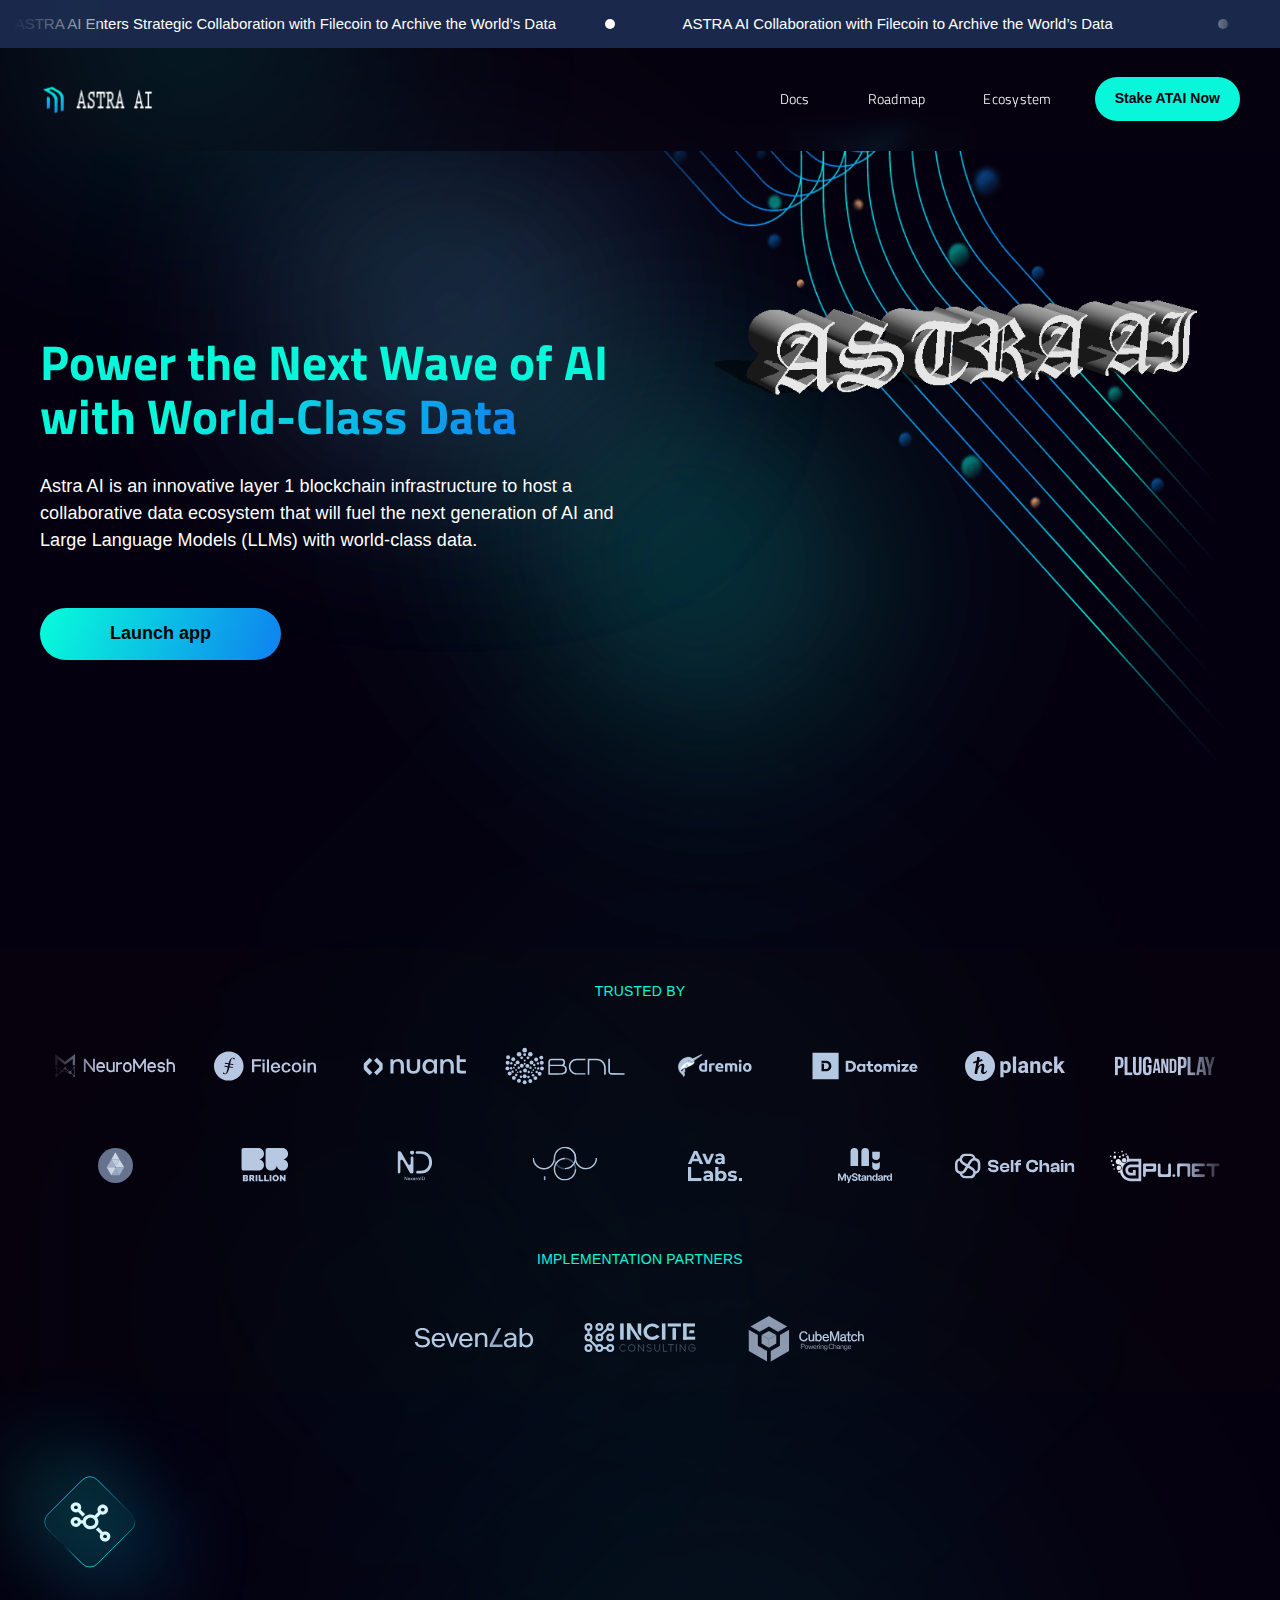
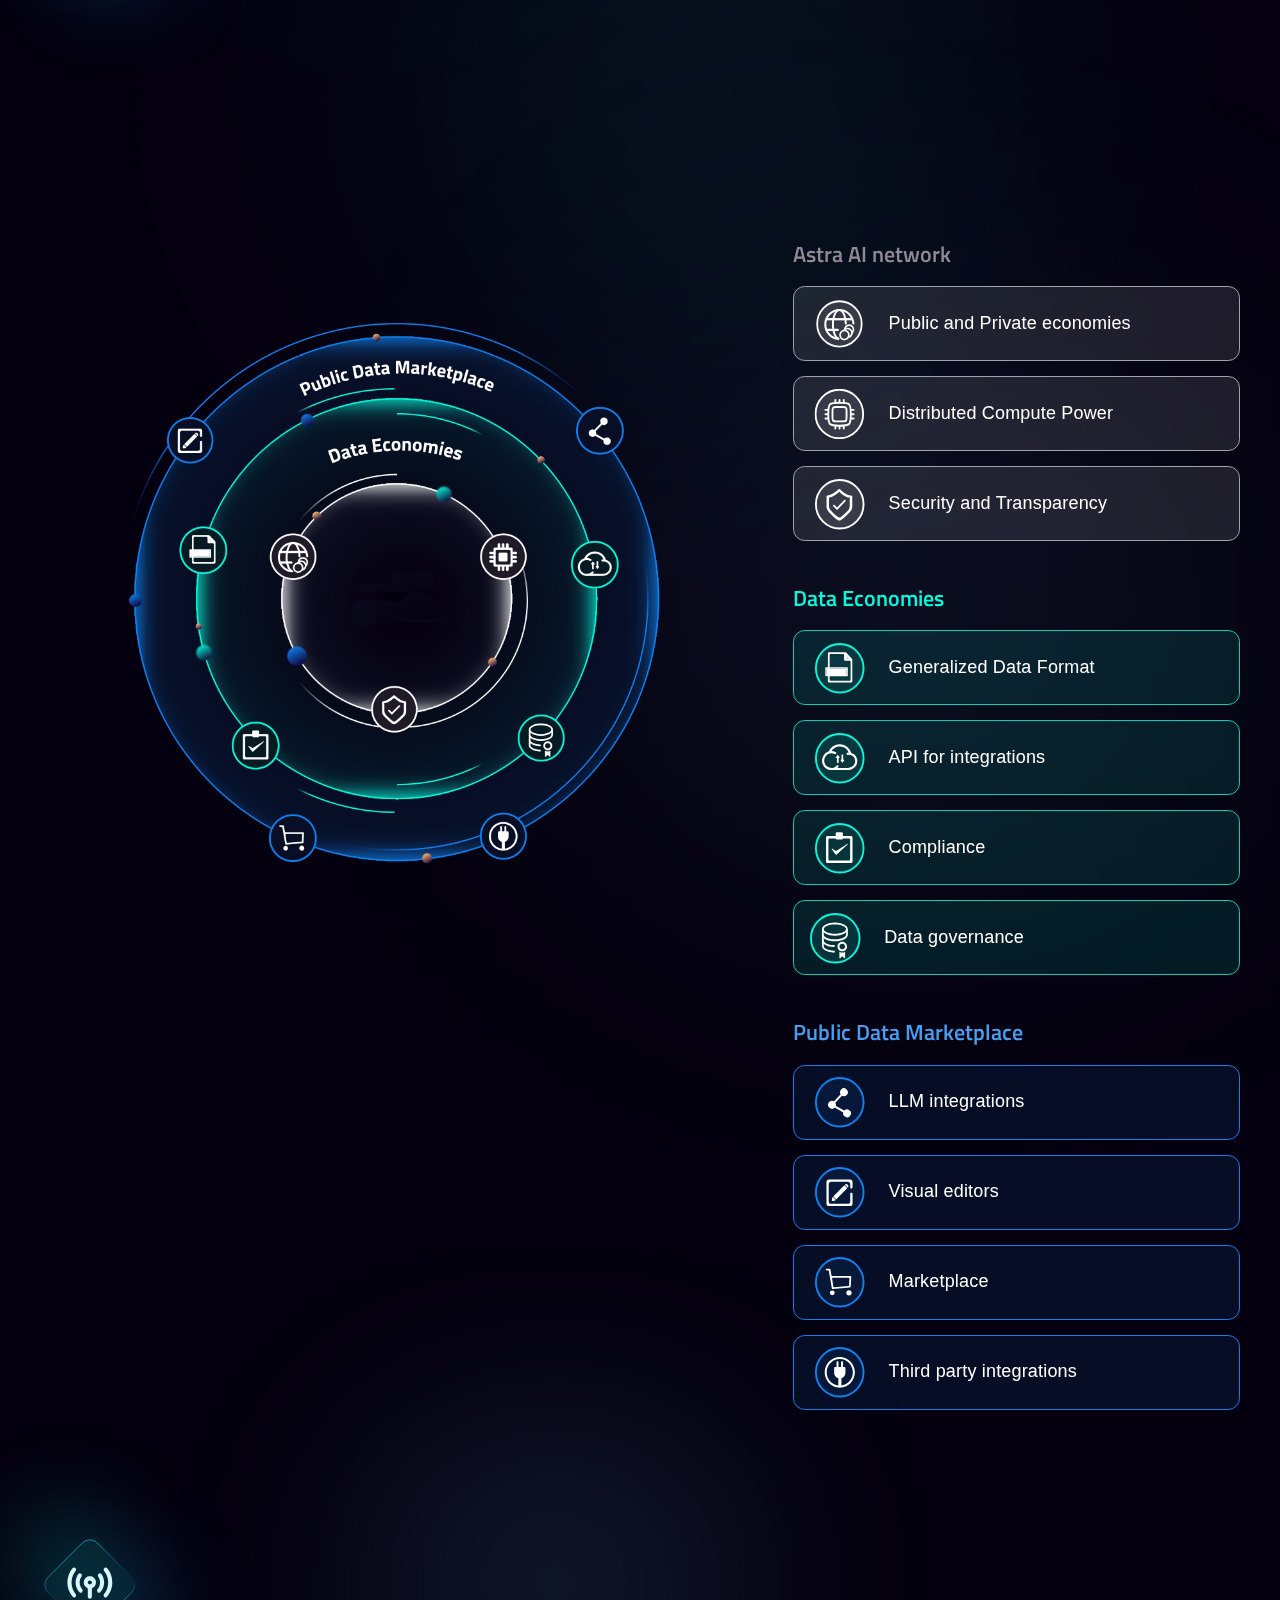
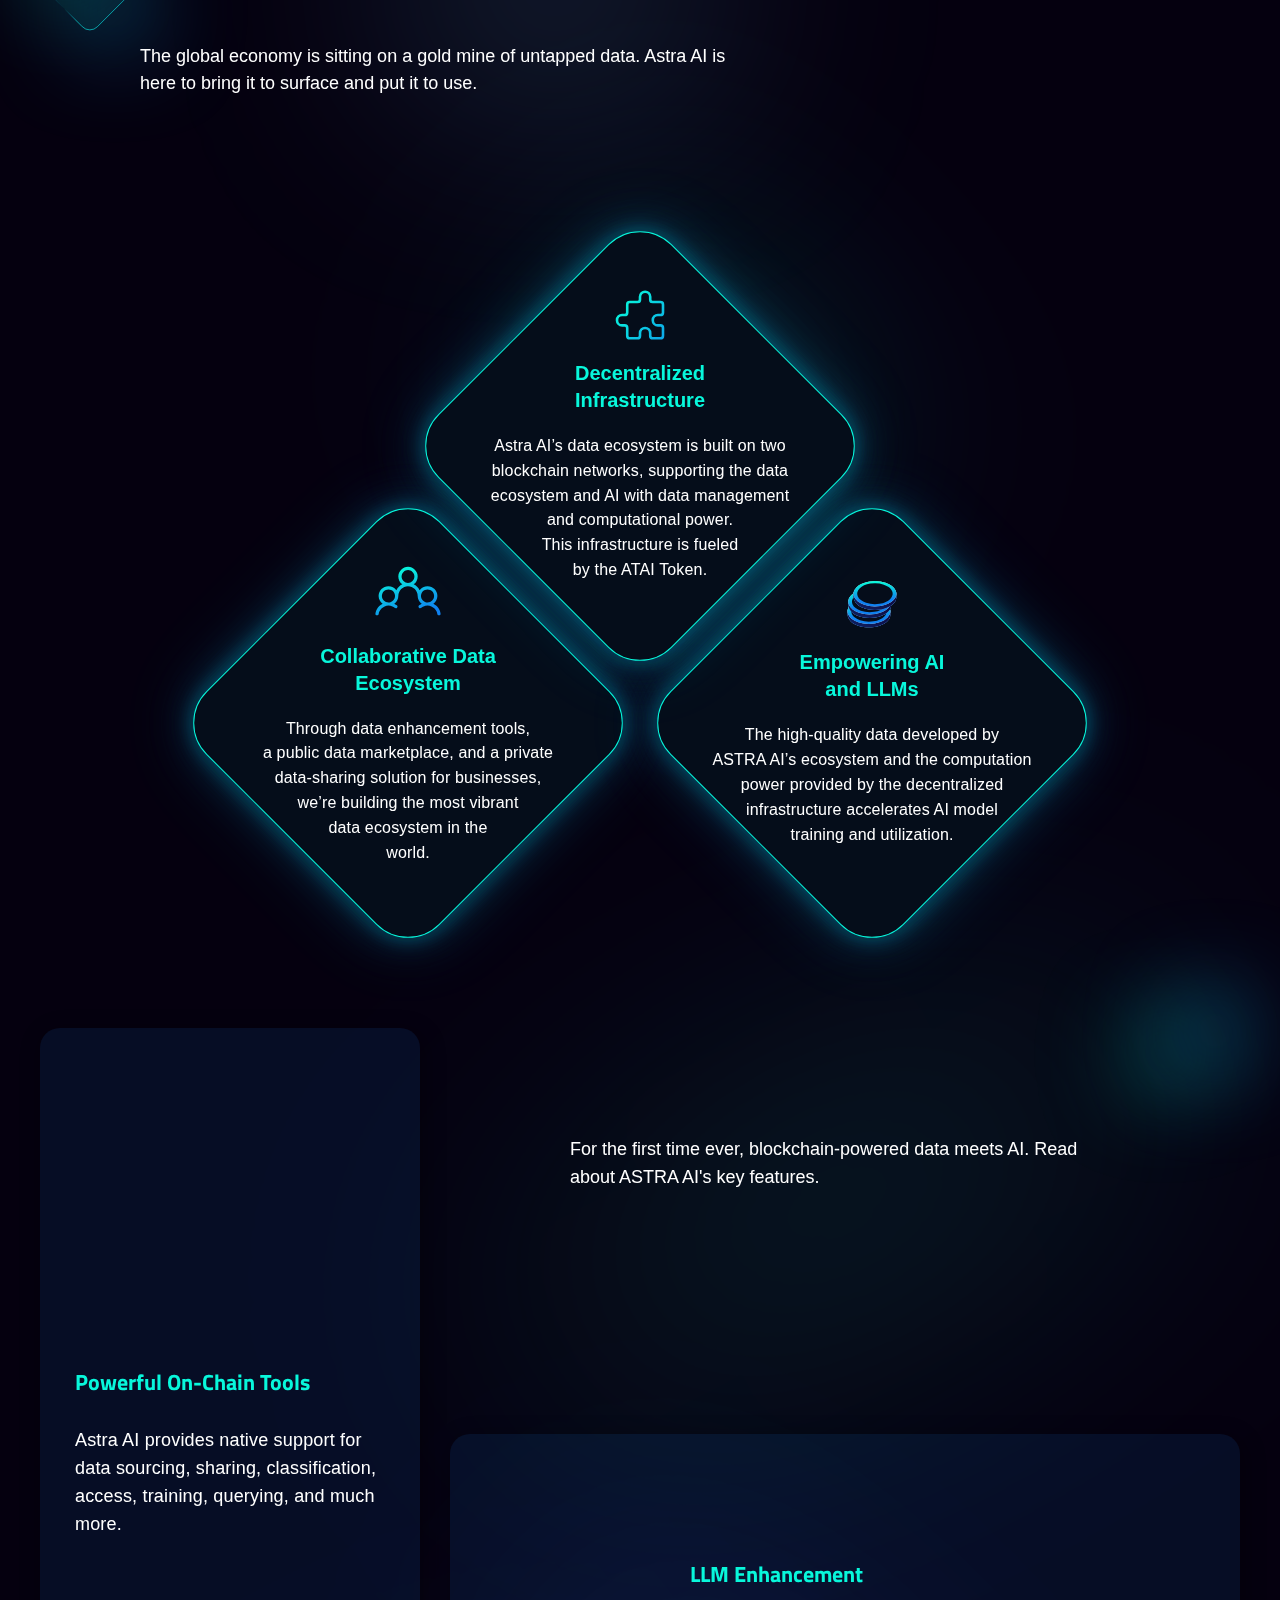
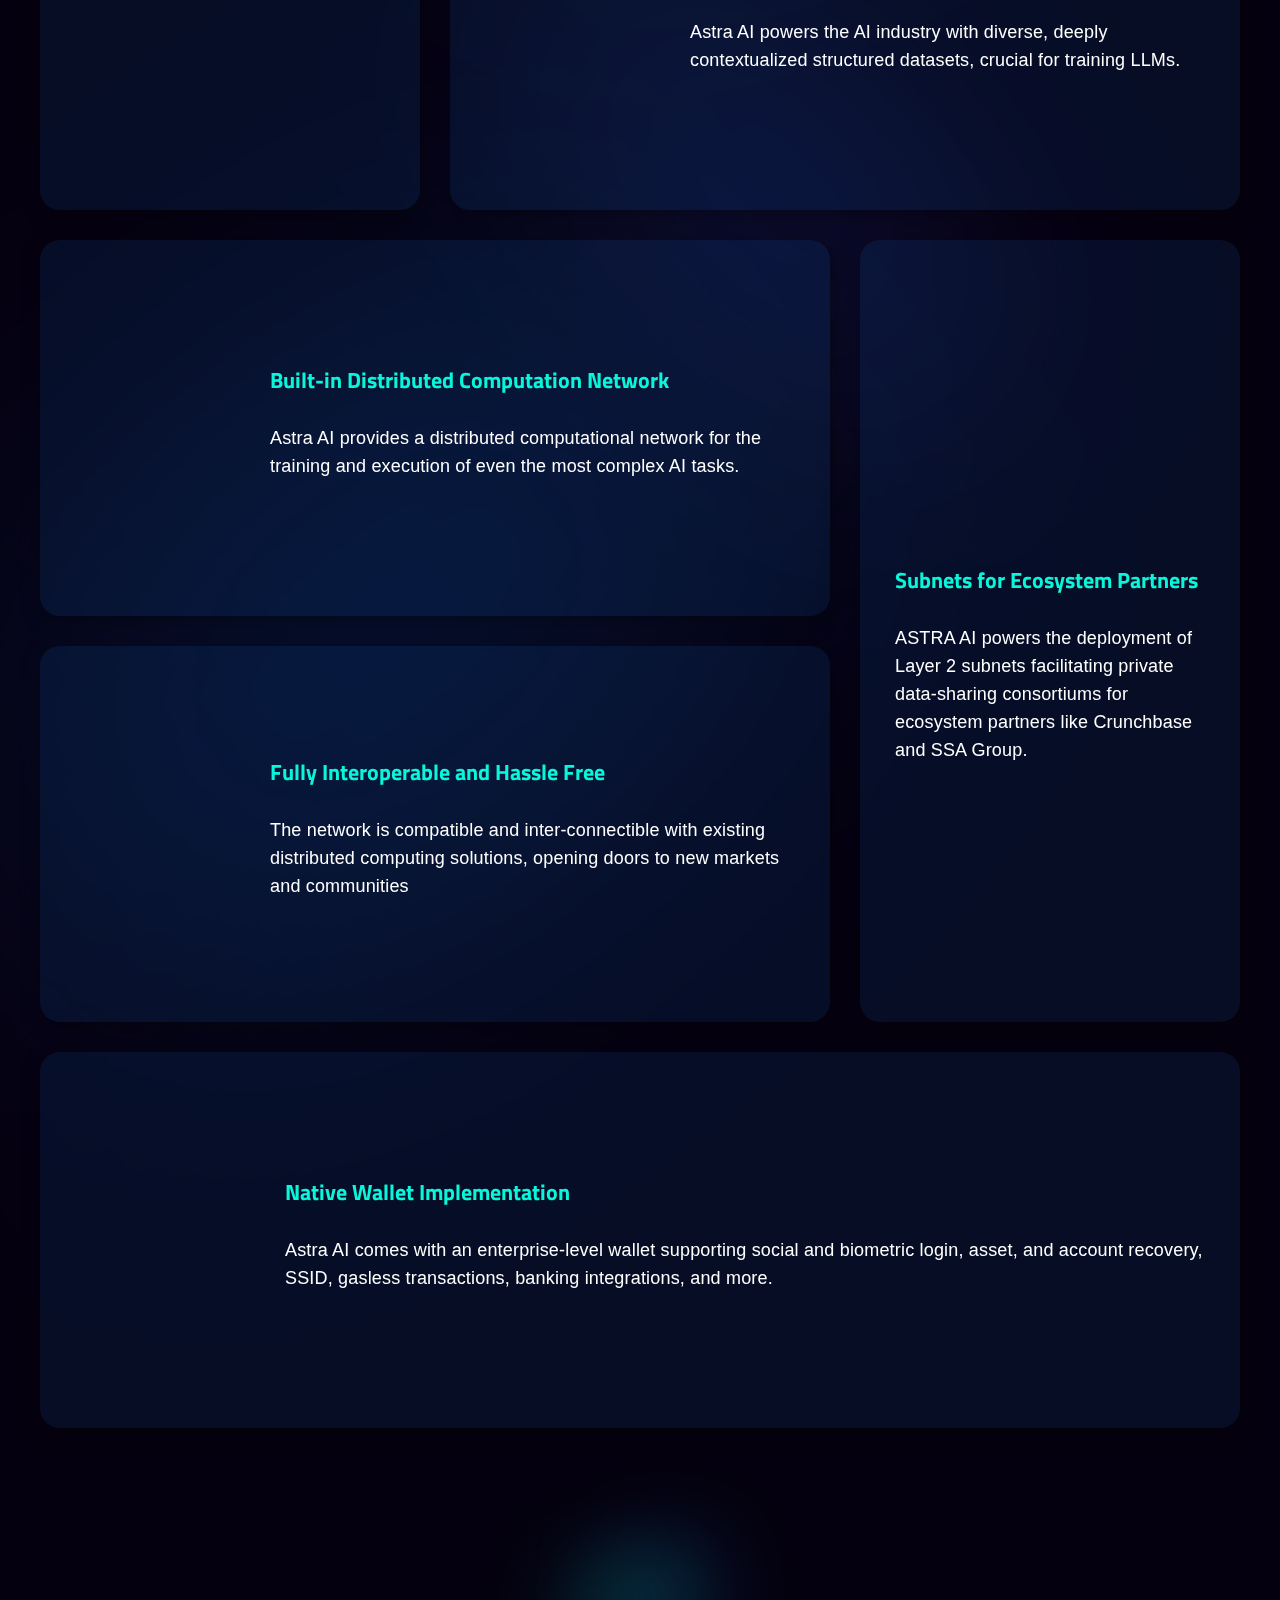
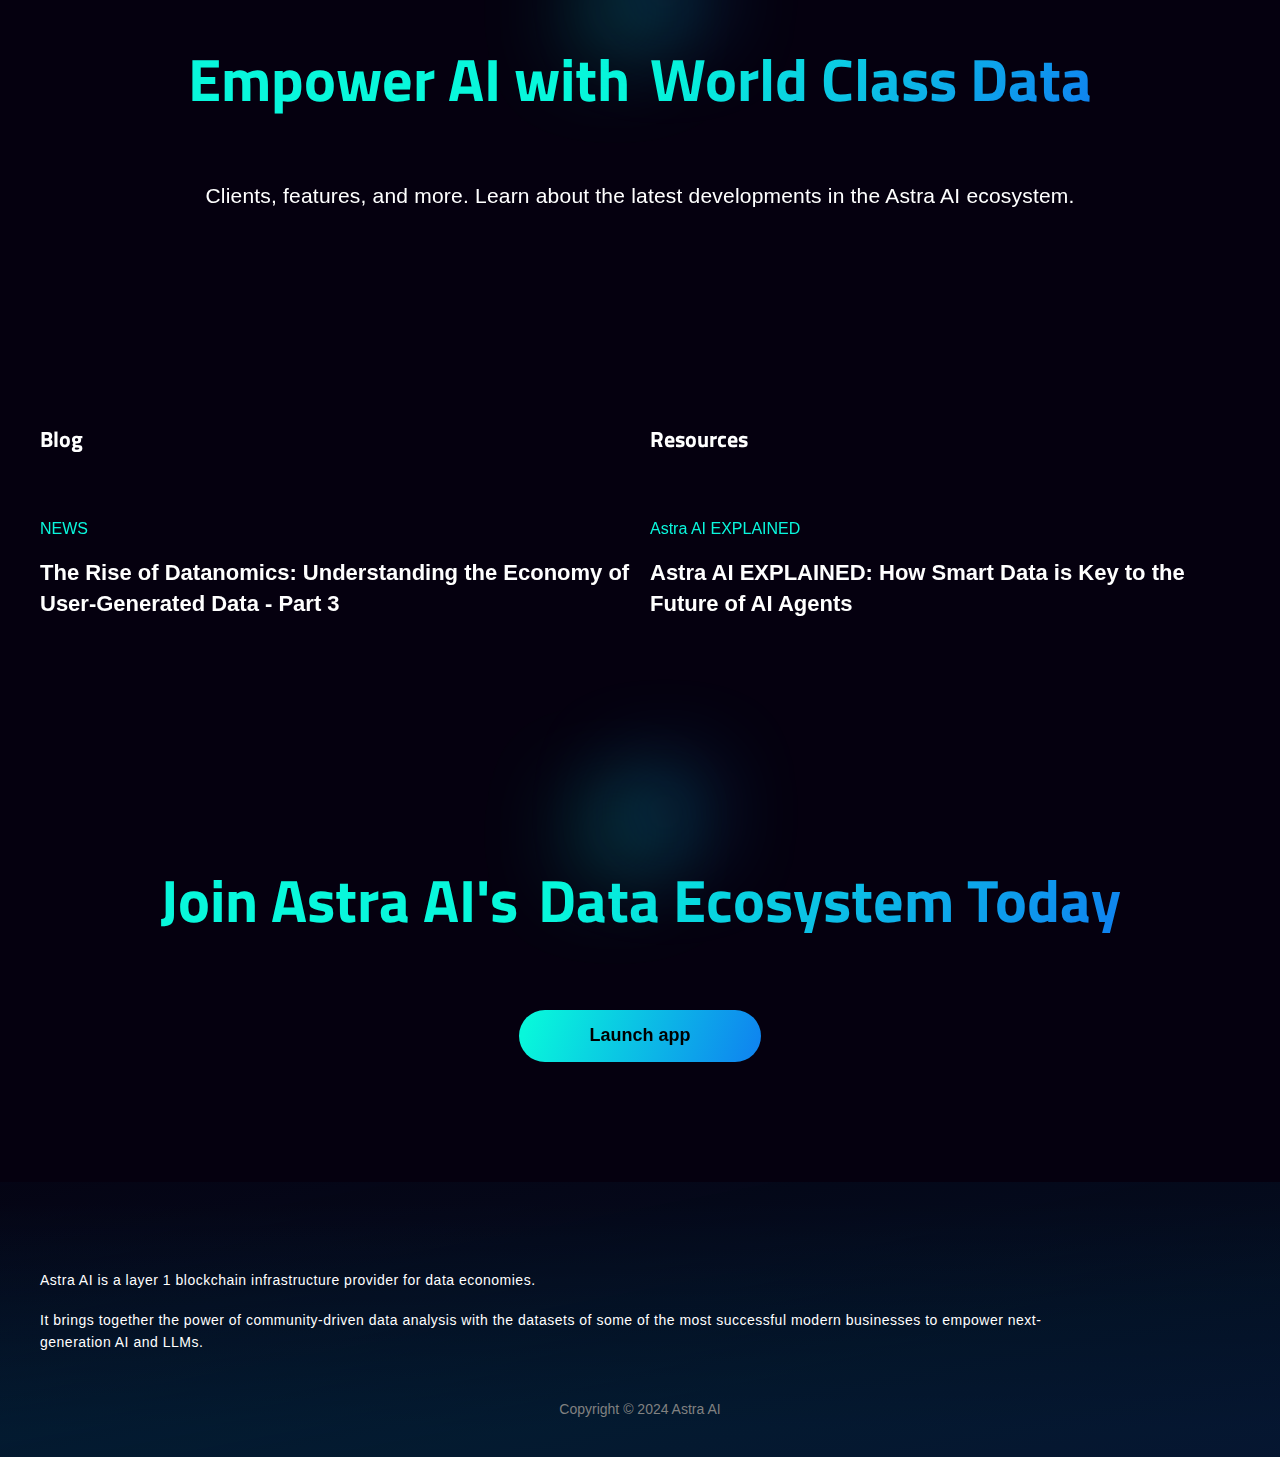
==== index.html @ 90a62bd8 "first commit" ====
<!DOCTYPE html><!-- Last Published: Wed Dec 18 2024 10:00:57 GMT+0000 (Coordinated Universal Time) -->
<html data-wf-domain="www.nukl.ai" data-wf-page="6553a47b7cee77d6e1f583d8" data-wf-site="6553a47b7cee77d6e1f583d5"
  lang="en" data-wf-locale="en">

<head>
  <meta charset="utf-8" />
  <title>ASTRA</title>
  <meta
    content="Nuklai is a collaborative data sharing network that allows organizations and individuals to thrive in next-generation data economies facilitating the rapidly increasing need of data to empower the next era of AI."
    name="description" />
  <meta content="Unlock the True Potential of AI With World-Class Data" property="og:title" />
  <meta
    content="Nuklai is a collaborative data sharing network that allows organizations and individuals to thrive in next-generation data economies facilitating the rapidly increasing need of data to empower the next era of AI."
    property="og:description" />
  <meta content="/6553a47b7cee77d6e1f583d5/657c36465e744516441433ab_1200x630%20Nuklai%20(1).png" property="og:image" />
  <meta content="Unlock the True Potential of AI With World-Class Data" property="twitter:title" />
  <meta
    content="Nuklai is a collaborative data sharing network that allows organizations and individuals to thrive in next-generation data economies facilitating the rapidly increasing need of data to empower the next era of AI."
    property="twitter:description" />
  <meta content="/6553a47b7cee77d6e1f583d5/657c36465e744516441433ab_1200x630%20Nuklai%20(1).png"
    property="twitter:image" />
  <meta property="og:type" content="website" />
  <meta content="summary_large_image" name="twitter:card" />
  <meta content="width=device-width, initial-scale=1" name="viewport" />
  <meta content="eEfqxO28pQ3ES-h3s4WTy_5Ska6oyrwY_3bwqkFA2Gw" name="google-site-verification" />
  <link href="/6553a47b7cee77d6e1f583d5/css/nuklai.8d27ad414.min.css" rel="stylesheet" type="text/css" />
  <style>
    @media (min-width:992px) {
      html.w-mod-js:not(.w-mod-ix) [data-w-id="f4a325f3-99a9-59fd-da2f-e038dab2d1ff"] {
        -webkit-transform: translate3d(30px, 0, 0) scale3d(1, 1, 1) rotateX(0) rotateY(0) rotateZ(0) skew(0, 0);
        -moz-transform: translate3d(30px, 0, 0) scale3d(1, 1, 1) rotateX(0) rotateY(0) rotateZ(0) skew(0, 0);
        -ms-transform: translate3d(30px, 0, 0) scale3d(1, 1, 1) rotateX(0) rotateY(0) rotateZ(0) skew(0, 0);
        transform: translate3d(30px, 0, 0) scale3d(1, 1, 1) rotateX(0) rotateY(0) rotateZ(0) skew(0, 0);
        opacity: 0;
      }

      html.w-mod-js:not(.w-mod-ix) [data-w-id="f4a325f3-99a9-59fd-da2f-e038dab2d206"] {
        -webkit-transform: translate3d(-30px, 0, 0) scale3d(1, 1, 1) rotateX(0) rotateY(0) rotateZ(0) skew(0, 0);
        -moz-transform: translate3d(-30px, 0, 0) scale3d(1, 1, 1) rotateX(0) rotateY(0) rotateZ(0) skew(0, 0);
        -ms-transform: translate3d(-30px, 0, 0) scale3d(1, 1, 1) rotateX(0) rotateY(0) rotateZ(0) skew(0, 0);
        transform: translate3d(-30px, 0, 0) scale3d(1, 1, 1) rotateX(0) rotateY(0) rotateZ(0) skew(0, 0);
      }

      html.w-mod-js:not(.w-mod-ix) [data-w-id="f4a325f3-99a9-59fd-da2f-e038dab2d205"] {
        opacity: 0;
      }

      html.w-mod-js:not(.w-mod-ix) [data-w-id="798f8ae9-f8c4-578e-265d-c4255661f5da"] {
        -webkit-transform: translate3d(378px, 0, 0) scale3d(1, 1, 1) rotateX(0) rotateY(0) rotateZ(0) skew(0, 0);
        -moz-transform: translate3d(378px, 0, 0) scale3d(1, 1, 1) rotateX(0) rotateY(0) rotateZ(0) skew(0, 0);
        -ms-transform: translate3d(378px, 0, 0) scale3d(1, 1, 1) rotateX(0) rotateY(0) rotateZ(0) skew(0, 0);
        transform: translate3d(378px, 0, 0) scale3d(1, 1, 1) rotateX(0) rotateY(0) rotateZ(0) skew(0, 0);
      }
    }

    @media (max-width:991px) and (min-width:768px) {
      html.w-mod-js:not(.w-mod-ix) [data-w-id="f4a325f3-99a9-59fd-da2f-e038dab2d1ff"] {
        -webkit-transform: translate3d(30px, 0, 0) scale3d(1, 1, 1) rotateX(0) rotateY(0) rotateZ(0) skew(0, 0);
        -moz-transform: translate3d(30px, 0, 0) scale3d(1, 1, 1) rotateX(0) rotateY(0) rotateZ(0) skew(0, 0);
        -ms-transform: translate3d(30px, 0, 0) scale3d(1, 1, 1) rotateX(0) rotateY(0) rotateZ(0) skew(0, 0);
        transform: translate3d(30px, 0, 0) scale3d(1, 1, 1) rotateX(0) rotateY(0) rotateZ(0) skew(0, 0);
        opacity: 0;
      }

      html.w-mod-js:not(.w-mod-ix) [data-w-id="f4a325f3-99a9-59fd-da2f-e038dab2d206"] {
        -webkit-transform: translate3d(-30px, 0, 0) scale3d(1, 1, 1) rotateX(0) rotateY(0) rotateZ(0) skew(0, 0);
        -moz-transform: translate3d(-30px, 0, 0) scale3d(1, 1, 1) rotateX(0) rotateY(0) rotateZ(0) skew(0, 0);
        -ms-transform: translate3d(-30px, 0, 0) scale3d(1, 1, 1) rotateX(0) rotateY(0) rotateZ(0) skew(0, 0);
        transform: translate3d(-30px, 0, 0) scale3d(1, 1, 1) rotateX(0) rotateY(0) rotateZ(0) skew(0, 0);
      }

      html.w-mod-js:not(.w-mod-ix) [data-w-id="f4a325f3-99a9-59fd-da2f-e038dab2d205"] {
        opacity: 0;
      }

      html.w-mod-js:not(.w-mod-ix) [data-w-id="798f8ae9-f8c4-578e-265d-c4255661f5da"] {
        -webkit-transform: translate3d(378px, 0, 0) scale3d(1, 1, 1) rotateX(0) rotateY(0) rotateZ(0) skew(0, 0);
        -moz-transform: translate3d(378px, 0, 0) scale3d(1, 1, 1) rotateX(0) rotateY(0) rotateZ(0) skew(0, 0);
        -ms-transform: translate3d(378px, 0, 0) scale3d(1, 1, 1) rotateX(0) rotateY(0) rotateZ(0) skew(0, 0);
        transform: translate3d(378px, 0, 0) scale3d(1, 1, 1) rotateX(0) rotateY(0) rotateZ(0) skew(0, 0);
      }
    }
  </style>
  <link href="https://fonts.googleapis.com" rel="preconnect" />
  <link href="https://fonts.gstatic.com" rel="preconnect" crossorigin="anonymous" />
  <script src="https://ajax.googleapis.com/ajax/libs/webfont/1.6.26/webfont.js" type="text/javascript"></script>
  <script type="text/javascript">
    WebFont.load({
      google: {
        families: ["DM Sans:100,200,300,regular,500,600,700,800,900:latin,latin-ext"]
      }
    });
  </script>
  <script type="text/javascript">
    ! function (o, c) {
      var n = c.documentElement,
        t = " w-mod-";
      n.className += t + "js", ("ontouchstart" in o || o.DocumentTouch && c instanceof DocumentTouch) && (n.className +=
        t + "touch")
    }(window, document);
  </script>
  <link href="/6553a47b7cee77d6e1f583d5/665d9bf02dce074691805625_32x32.png" rel="shortcut icon" type="image/x-icon" />
  <link href="/6553a47b7cee77d6e1f583d5/665d9bf96bb7b2a502cde468_256x256.png" rel="apple-touch-icon" />
  <script async="" src="https://www.googletagmanager.com/gtag/js?id=G-BV1XEWLMLB"></script>
  <script type="text/javascript">
    window.dataLayer = window.dataLayer || [];

    function gtag() {
      dataLayer.push(arguments);
    }
    gtag('js', new Date());
    gtag('set', 'developer_id.dZGVlNj', true);
    gtag('config', 'G-BV1XEWLMLB');
  </script>
  <style>
    body {
      touch-action: pan-y;
    }

    ::-webkit-scrollbar {
      display: none;
    }

    .infinite-carousel .carousel-inner {
      flex-wrap: no-wrap;
      list-style: none;
      animation: move 18s linear infinite;
    }

    @keyframes move {
      to {
        transform:
          translate(calc(-50% - 0em));
      }
    }


    @-webkit-keyframes scroll {
      0% {
        transform: translateX(0);
      }

      100% {
        transform: translateX(calc(-150px * 13));
      }
    }

    @keyframes scroll {
      0% {
        transform: translateX(0);
      }

      100% {
        transform: translateX(calc(-150px * 13));
      }
    }

    @-webkit-keyframes scroll2 {
      0% {
        transform: translateX(calc(-150px * 12));
      }

      100% {
        transform: translateX(0);
      }
    }

    @keyframes scroll2 {
      0% {
        transform: translateX(calc(-150px * 12));
      }

      100% {
        transform: translateX(0);
      }
    }


    .slider {
      height: 100px;
      margin: auto;
      overflow: hidden;
      position: relative;
      width: 100%;
    }

    .slider .slide-track {
      -webkit-animation: scroll 30s linear infinite;
      animation: scroll 30s linear infinite;
      display: flex;
      width: calc(150px * 18);
    }

    .slider .slide-track2 {
      -webkit-animation: scroll2 30s linear infinite;
      animation: scroll2 30s linear infinite;
      display: flex;
      width: calc(150px * 20);
    }

    .slider .slide {
      height: 100px;
      min-width: 150px;
    }

    .diamonds-background {
      box-shadow: 0px 0px 11.575px 1.763px rgba(12, 191, 230, 0.03), 0px 0px 17.975px 1.763px rgba(12, 191, 230, 0.05), 0px 0px 21.487px 1.763px rgba(12, 191, 230, 0.07), 0px 0px 24.401px 1.763px rgba(12, 191, 230, 0.08), 0px 0px 29.002px 1.763px rgba(12, 191, 230, 0.09), 0px 0px 37.578px 1.763px rgba(12, 191, 230, 0.11), 0px 0px 52.417px 1.763px rgba(12, 191, 230, 0.13), 0px 0px 75.807px 1.763px rgba(12, 191, 230, 0.16);
    }

    .shine {
      box-shadow: 0px 0px 11.575px 1.763px rgba(12, 191, 230, 0.03), 0px 0px 17.975px 1.763px rgba(12, 191, 230, 0.05), 0px 0px 21.487px 1.763px rgba(12, 191, 230, 0.07), 0px 0px 24.401px 1.763px rgba(12, 191, 230, 0.08), 0px 0px 29.002px 1.763px rgba(12, 191, 230, 0.09), 0px 0px 37.578px 1.763px rgba(12, 191, 230, 0.11), 0px 0px 52.417px 1.763px rgba(12, 191, 230, 0.13), 0px 0px 75.807px 1.763px rgba(12, 191, 230, 0.16);
    }

    .footer {
      background: linear-gradient(349deg, rgba(15, 0, 50, 0.48) -51.68%, rgba(3, 26, 48, 0.48) 33.8%, rgba(3, 26, 48, 0.00) 134.11%), linear-gradient(180deg, rgba(15, 0, 50, 0.00) 7.94%, #031A30 89.84%);
    }

    .txt-gradient {
      -webkit-text-fill-color: transparent;
      background-image: linear-gradient(113.83deg, #08f7db 9%, #0f81f0);
      -webkit-background-clip: text;
      background-clip:
    }

    @media (min-width: 480px) and (max-width: 668px) {
      .logo_partner {
        height: 20px;
      }
    }

    @media (min-width: 300px) and (max-width: 479px) {
      .slider {
        max-width: 320px;
        overflow: hidden;
      }
    }
    }

    .no-anime {
      opacity: 100 !important;
      /*CSS transitions*/
      -o-transition-property: none !important;
      -moz-transition-property: none !important;
      -ms-transition-property: none !important;
      -webkit-transition-property: none !important;
      transition-property: none !important;
      /*CSS transforms*/
      -o-transform: none !important;
      -moz-transform: none !important;
      -ms-transform: none !important;
      -webkit-transform: none !important;
      transform: none !important;
      /*CSS animations*/
      -webkit-animation: none !important;
      -moz-animation: none !important;
      -o-animation: none !important;
      -ms-animation: none !important;
      animation: none !important;
    }
  </style>
</head>

<body class="body">
  <div class="news-custome"><a href="https://www.nukl.ai/blog/smart-data-city-introducing-buidl-bay"
      class="infinite-carousel w-inline-block">
      <div class="news_fade color"></div>
      <div class="news_fade news_fade-right add-color"></div>
      <div class="carousel-inner">
        <div class="div-block-20">
          <div class="txt-txt">ASTRA AI Enters Strategic Collaboration with Filecoin to Archive the World’s Data</div>
          <div class="news-belt-dot test"></div>
        </div>
        <div class="div-block-20">
          <div class="txt-txt">ASTRA AI Collaboration with Filecoin to Archive the World’s Data</div>
          <div class="news-belt-dot test"></div>
        </div>
      </div>
      <div class="carousel-inner">
        <div class="div-block-20">
          <div class="txt-txt">ASTRA AI Strategic Collaboration with Filecoin to Archive the World’s Data</div>
          <div class="news-belt-dot test"></div>
        </div>
        <div class="div-block-20">
          <div class="txt-txt">ASTRA AI Strategic Collaboration with Filecoin to Archive the World’s Data</div>
          <div class="news-belt-dot test"></div>
        </div>
      </div>
    </a></div>
  <div class="div-block-24">
    <div data-w-id="92aadf7e-d8fa-85c0-8aa8-1e3eb149f9f5" class="navbar_pages">
      <div data-animation="default" data-collapse="medium" data-duration="400" data-easing="ease" data-easing2="ease"
        role="banner" class="navbar-2 w-nav">
        <div class="nav_wrap">
          <nav class="navbar-container"><a href="/" aria-current="page"
              class="logo-container w-nav-brand w--current"><img
                src="/6553a47b7cee77d6e1f583d5/667053e5a5e62323d63ece25_Logos.png" loading="lazy" width="147.5"
                height="62.77505111694336" alt="" class="nuklai-logo" /></a>
            <nav role="navigation" class="nav-menu bg-color w-nav-menu"><a
                href="https://mighty-2.gitbook.io/astra-ai" target="_blank" class="nav-link w-nav-link">Docs</a><a href="/roadmap"
                class="nav-link w-nav-link">Roadmap</a><a href="/ecosystem" class="nav-link w-nav-link">Ecosystem</a><a
                href="https://astra-dapp.vercel.app/staking" target="_blank"
                class="button-primary small-cta">Stake ATAI Now</a></nav>
            <nav class="container-3 w-container">
              <div class="menu-button-2 w-nav-button">
                <div class="icon w-icon-nav-menu"></div>
              </div>
            </nav>
            <div data-w-id="0c5751c5-672d-811f-4026-201609f2f446" class="background-light nav-light"></div>
          </nav>
        </div>
      </div>
    </div>
  </div>
  <div data-w-id="468a3ddf-e085-02d2-3e84-31e0e22fda84" class="navbar_home">
    <div data-animation="default" data-collapse="medium" data-duration="400" data-easing="ease" data-easing2="ease"
      role="banner" class="navbar-2 w-nav">
      <div class="nav_wrap">
        <nav class="navbar-container"><a href="/" aria-current="page" class="logo-container w-nav-brand w--current"><img
              width="147.5" height="62.77505111694336" alt=""
              src="/6553a47b7cee77d6e1f583d5/667053e5a5e62323d63ece25_Logos.png" loading="lazy"
              class="nuklai-logo" /></a>
          <nav role="navigation" class="nav-menu bg-color w-nav-menu"><a
              href="https://mighty-2.gitbook.io/astra-ai" target="_blank" class="nav-link w-nav-link">Docs</a><a href="/roadmap"
              class="nav-link w-nav-link">Roadmap</a><a href="/ecosystem" class="nav-link w-nav-link">Ecosystem</a><a
              href="https://astra-dapp.vercel.app/staking" target="_blank"
              class="button-primary small-cta">Stake ATAI Now</a></nav>
          <nav class="container-3 w-container">
            <div class="menu-button-2 w-nav-button">
              <div class="icon w-icon-nav-menu"></div>
            </div>
          </nav>
          <div class="background-light nav-light"></div>
        </nav>
      </div>
    </div>
  </div>
  <section class="hero-heading-left">
    <div class="container-4">
      <div class="hero-wrapper">
        <div class="hero-split">
          <h1 class="h1 triger">Power the Next Wave of AI with <span class="brand-gradiend">World-Class Data </span>
          </h1>
          <div class="div-block-8">
            <p class="margin-bottom-24px hero-body-txt">Astra AI is an innovative layer 1 blockchain infrastructure to
              host a collaborative data ecosystem that will fuel the next generation of AI and Large Language Models
              (LLMs) with world-class data.</p>
          </div>
          <div class="cta-container"><a href="https://astra-dapp.vercel.app/staking" target="_blank" class="button-primary">
              <div class="text">Launch app</div><img src="/6553a47b7cee77d6e1f583d5/656b83b53a3f6e1cc002ec00_narrow.svg"
                loading="lazy" height="20" alt="" class="vectors-wrapper" />
            </a></div>
        </div>
        <div class="hero-split absolute"><img
            src="/6553a47b7cee77d6e1f583d5/1.png" loading="eager"
            sizes="(max-width: 991px) 100vw, (max-width: 1439px) 46vw, 600px"
            
            alt="" class="shadow-two" /></div>
      </div>
    </div>
    <div class="background-light green-light right"></div>
    <div class="background-light green-light"></div>
    <div class="background-light right"></div>
    <div class="background-light"></div>
  </section>
  <div class="trusteby-wrap">
    <div class="background-light green-light section1-placement v2">.</div>
    <div class="background-light green-light section1-placement v2 v3">.</div>
    <div class="div-block-10">
      <div class="small-title-wrap">
        <div class="small-title-inner">
          <div class="text-block-3">Trusted by</div>
        </div>
      </div>
      <div class="partners">
        <div class="slider-2024">
          <div class="logo-sider-wrap">
            <div class="slider">
              <div class="slide-track">
                <div class="slide _1"><img src="/6553a47b7cee77d6e1f583d5/668542d614c510349e374a76_NeuroMesh.svg"
                    loading="eager" alt="" class="slide-logo" /></div>
                <div class="slide _1"><img src="/6553a47b7cee77d6e1f583d5/668d17b8b6eb838b378a5cd3_Filecoin.svg"
                    loading="eager" alt="" class="slide-logo" /></div>
                <div class="slide"><img src="/6553a47b7cee77d6e1f583d5/6618145b8d534aa7bdc74ff9_Nuant.svg"
                    loading="eager" alt="" class="slide-logo smaller" /></div>
                <div class="slide"><img src="/6553a47b7cee77d6e1f583d5/668578bcf0d9be8fc8c4e6ca_BCNL.svg"
                    loading="eager" alt="" class="slide-logo" /></div>
                <div class="slide"><img src="/6553a47b7cee77d6e1f583d5/66218694203e2dd4f702e377_Dremio.svg"
                    loading="eager" alt="" class="slide-logo" /></div>
                <div class="slide"><img src="/6553a47b7cee77d6e1f583d5/657217d06e0466eaa303c1f8_Datomize.svg"
                    loading="eager" alt="" class="slide-logo" /></div>
                <div class="slide"><img src="/6553a47b7cee77d6e1f583d5/668542d5b75306cb246daf95_planck%202.svg"
                    loading="eager" alt="" class="slide-logo" /></div>
                <div class="slide"><img src="/6553a47b7cee77d6e1f583d5/657217d0f6dff6aaf853baf1_plugandplay-color.svg"
                    loading="eager" alt="" class="slide-logo" /></div>
                <div class="slide"><img src="/6553a47b7cee77d6e1f583d5/66c367eed827291240d24b2e_The%20Posemesh.svg"
                    loading="eager" alt="" class="slide-logo" /></div>
                <div class="slide"><img src="/6553a47b7cee77d6e1f583d5/657217cfc9ee1731ea22b521_chainlink-color.svg"
                    loading="eager" alt="" class="slide-logo" /></div>
                <div class="slide"><img src="/6553a47b7cee77d6e1f583d5/662186fc8086ebf35d61213e_Crunchbase.svg"
                    loading="eager" alt="" class="slide-logo bigger" /></div>
                <div class="slide"><img src="/6553a47b7cee77d6e1f583d5/66218730dabf7edf3c3f3e93_SSA%20Group.svg"
                    loading="eager" alt="" class="slide-logo" /></div>
                <div class="slide last"><img src="/6553a47b7cee77d6e1f583d5/66217b27537840e51132042b_Right.svg"
                    loading="eager" alt="" class="slide-logo" /></div>
                <div class="slide _1"><img src="/6553a47b7cee77d6e1f583d5/668542d614c510349e374a76_NeuroMesh.svg"
                    loading="eager" alt="" class="slide-logo" /></div>
                <div class="slide _1"><img src="/6553a47b7cee77d6e1f583d5/668d17b8b6eb838b378a5cd3_Filecoin.svg"
                    loading="eager" alt="" class="slide-logo" /></div>
                <div class="slide"><img src="/6553a47b7cee77d6e1f583d5/6618145b8d534aa7bdc74ff9_Nuant.svg"
                    loading="eager" alt="" class="slide-logo smaller" /></div>
                <div class="slide"><img src="/6553a47b7cee77d6e1f583d5/668578bcf0d9be8fc8c4e6ca_BCNL.svg"
                    loading="eager" alt="" class="slide-logo" /></div>
                <div class="slide"><img src="/6553a47b7cee77d6e1f583d5/66218694203e2dd4f702e377_Dremio.svg"
                    loading="eager" alt="" class="slide-logo" /></div>
                <div class="slide"><img src="/6553a47b7cee77d6e1f583d5/657217d06e0466eaa303c1f8_Datomize.svg"
                    loading="eager" alt="" class="slide-logo" /></div>
                <div class="slide"><img src="/6553a47b7cee77d6e1f583d5/668542d5b75306cb246daf95_planck%202.svg"
                    loading="eager" alt="" class="slide-logo" /></div>
                <div class="slide"><img src="/6553a47b7cee77d6e1f583d5/657217d0f6dff6aaf853baf1_plugandplay-color.svg"
                    loading="eager" alt="" class="slide-logo" /></div>
                <div class="slide"><img src="/6553a47b7cee77d6e1f583d5/668542d6ec81a82003a3979d_The%20Posemesh.svg"
                    loading="eager" alt="" class="slide-logo" /></div>
                <div class="slide"><img src="/6553a47b7cee77d6e1f583d5/657217cfc9ee1731ea22b521_chainlink-color.svg"
                    loading="eager" alt="" class="slide-logo" /></div>
                <div class="slide"><img src="/6553a47b7cee77d6e1f583d5/662186fc8086ebf35d61213e_Crunchbase.svg"
                    loading="eager" alt="" class="slide-logo bigger" /></div>
                <div class="slide"><img src="/6553a47b7cee77d6e1f583d5/66218730dabf7edf3c3f3e93_SSA%20Group.svg"
                    loading="eager" alt="" class="slide-logo" /></div>
                <div class="slide last"><img src="/6553a47b7cee77d6e1f583d5/66217b27537840e51132042b_Right.svg"
                    loading="eager" alt="" class="slide-logo" /></div>
              </div>
            </div>
          </div>
          <div class="logo-sider-wrap align">
            <div class="slider align">
              <div class="slide-track2">
                <div class="slide _1"><img src="/6553a47b7cee77d6e1f583d5/65f2cca0b7a422d719290330_Xplorisk.svg"
                    loading="eager" alt="" class="slide-logo smaller2" /></div>
                <div class="slide"><img src="/6553a47b7cee77d6e1f583d5/66854dfbf70fcd7f723f7acf_ChatGPT.svg"
                    loading="eager" alt="" class="slide-logo smaller2" /></div>
                <div class="slide"><img src="/6553a47b7cee77d6e1f583d5/65f2cbd2b3b822983c0cdac7_io.net.svg"
                    loading="eager" alt="" class="slide-logo smaller2" /></div>
                <div class="slide"><img src="/6553a47b7cee77d6e1f583d5/66854dfb6a902918a9fc2374_Novastro.svg"
                    loading="eager" alt="" class="slide-logo smaller2" /></div>
                <div class="slide"><img src="/6553a47b7cee77d6e1f583d5/6621834f3e08f585f4bba249_BDP.svg" loading="eager"
                    alt="" class="slide-logo smaller2" /></div>
                <div class="slide"><img src="/6553a47b7cee77d6e1f583d5/662183c4ada6269f418864de_Brillion.svg"
                    loading="eager" alt="" class="slide-logo smaller" /></div>
                <div class="slide"><img src="/6553a47b7cee77d6e1f583d5/657217d0f98ccf6fd158f4a9_Nexeraid.svg"
                    loading="eager" alt="" class="slide-logo" /></div>
                <div class="slide"><img src="/6553a47b7cee77d6e1f583d5/668542d66fec0957a702f841_Y8U.svg" loading="eager"
                    alt="" class="slide-logo smaller" /></div>
                <div class="slide"><img src="/6553a47b7cee77d6e1f583d5/657217d071fc1fab8cb007a7_Ava%20Labs.svg"
                    loading="eager" alt="" class="slide-logo smaller" /></div>
                <div class="slide"><img src="/6553a47b7cee77d6e1f583d5/6621845b83c06c2bf82a4581_Mystandard.svg"
                    loading="eager" alt="" class="slide-logo smaller2" /></div>
                <div class="slide"><img src="/6553a47b7cee77d6e1f583d5/6621850006b5bfed7e49f844_SelfChain.svg"
                    loading="eager" alt="" class="slide-logo" /></div>
                <div class="slide last"><img src="/6553a47b7cee77d6e1f583d5/6621859cada6269f4189f5ef_GPU%20Net.svg"
                    loading="eager" alt="" class="slide-logo smaller" /></div>
                <div class="slide _1"><img src="/6553a47b7cee77d6e1f583d5/65f2cca0b7a422d719290330_Xplorisk.svg"
                    loading="eager" alt="" class="slide-logo smaller2" /></div>
                <div class="slide"><img src="/6553a47b7cee77d6e1f583d5/66854dfbf70fcd7f723f7acf_ChatGPT.svg"
                    loading="eager" alt="" class="slide-logo smaller2" /></div>
                <div class="slide"><img src="/6553a47b7cee77d6e1f583d5/65f2cbd2b3b822983c0cdac7_io.net.svg"
                    loading="eager" alt="" class="slide-logo smaller2" /></div>
                <div class="slide"><img src="/6553a47b7cee77d6e1f583d5/66854dfb6a902918a9fc2374_Novastro.svg"
                    loading="eager" alt="" class="slide-logo smaller2" /></div>
                <div class="slide"><img src="/6553a47b7cee77d6e1f583d5/6621834f3e08f585f4bba249_BDP.svg" loading="eager"
                    alt="" class="slide-logo smaller2" /></div>
                <div class="slide"><img src="/6553a47b7cee77d6e1f583d5/662183c4ada6269f418864de_Brillion.svg"
                    loading="eager" alt="" class="slide-logo smaller" /></div>
                <div class="slide"><img src="/6553a47b7cee77d6e1f583d5/657217d0f98ccf6fd158f4a9_Nexeraid.svg"
                    loading="eager" alt="" class="slide-logo" /></div>
                <div class="slide"><img src="/6553a47b7cee77d6e1f583d5/668542d66fec0957a702f841_Y8U.svg" loading="eager"
                    alt="" class="slide-logo smaller" /></div>
                <div class="slide"><img src="/6553a47b7cee77d6e1f583d5/657217d071fc1fab8cb007a7_Ava%20Labs.svg"
                    loading="eager" alt="" class="slide-logo smaller" /></div>
                <div class="slide"><img src="/6553a47b7cee77d6e1f583d5/6621845b83c06c2bf82a4581_Mystandard.svg"
                    loading="eager" alt="" class="slide-logo smaller2" /></div>
                <div class="slide"><img src="/6553a47b7cee77d6e1f583d5/6621850006b5bfed7e49f844_SelfChain.svg"
                    loading="eager" alt="" class="slide-logo" /></div>
                <div class="slide last"><img src="/6553a47b7cee77d6e1f583d5/6621859cada6269f4189f5ef_GPU%20Net.svg"
                    loading="eager" alt="" class="slide-logo smaller" /></div>
              </div>
            </div>
          </div>
        </div>
      </div>
      <div class="fade_edge"></div>
      <div class="fade_edge fade_right"></div>
      <div class="implementation-partners">
        <div class="small-title-wrap">
          <div class="small-title-inner pt">
            <div class="text-block-3">Implementation Partners</div>
          </div>
        </div>
        <div class="logo-container_implementation">
          <div class="logos_inner-implementaion">
            <div class="logo-wrapper"><img src="/6553a47b7cee77d6e1f583d5/65f2e9a12d703f993644213e_SevenLab.svg"
                loading="lazy" alt="" class="logo_partner smaller" /></div>
            <div class="logo-wrapper"><img src="/6553a47b7cee77d6e1f583d5/65f30744bacf1eb85632108c_Incite.svg"
                loading="lazy" alt="" class="logo_partner smaller" /></div>
            <div id="w-node-_68aa82d9-3bab-8adf-c5e6-c659e48d80f8-e1f583d8" class="logo-wrapper"><img
                src="/6553a47b7cee77d6e1f583d5/65f2c73b6b9b7b8137b00992_CubeMatch.svg" loading="lazy" alt=""
                class="logo_partner pt-20" /></div>
          </div>
        </div>
      </div>
    </div>
  </div>
  <section class="section1">
    <div class="badge-mobile-container"><img src="/6553a47b7cee77d6e1f583d5/659e96fc27d35d1339c3f791_icon2.svg"
        loading="lazy" alt="Nuklai is a layer 1 blockchain empowering collaborative data economies " class="image-4" />
      <div class="badge-bg-light-top mobile1"></div>
      <div class="badge-bg-light-bottom mobile2"></div>
    </div>
    <div class="container-5">
      <div class="section_inner">
        <div class="badge"><img src="/6553a47b7cee77d6e1f583d5/6570dd15119c98a972a6bce2_badge1.svg" loading="lazy"
            alt="" class="image" />
          <div class="badge-bg-light-top"></div>
          <div class="badge-bg-light-bottom"></div>
        </div>
        <div class="title_wrap">
          <div data-w-id="f4a325f3-99a9-59fd-da2f-e038dab2d1ff" class="title_container">
            <div class="h2">An Innovative Layer 1 Data <br /><span class="text-span-3">Infrastructure and
                Ecosystem</span> </div>
          </div>
          <div data-w-id="f4a325f3-99a9-59fd-da2f-e038dab2d205" class="description_container">
            <div data-w-id="f4a325f3-99a9-59fd-da2f-e038dab2d206" class="regular-large section2-txt">AI and Large
              Language Models (LLMs) are changing the world. But just like a fast car won’t run without fuel, this
              technology won’t get far without a constant stream of high-quality data.<br /><br />ASTRA AI is a layer 1
              blockchain infrastructure that fuels LLMs with rich data and decentralized computational performance.
              We’re not powered by AI. <span class="text-span-7">We power the future of AI.</span></div>
          </div>
        </div>
      </div>
      <div class="section1-wrapper">
        <div id="w-node-f4a325f3-99a9-59fd-da2f-e038dab2d209-e1f583d8" class="left-sticy"><img
            src="/6553a47b7cee77d6e1f583d5/659ec1586f4bd12bf6c5a53d_Info-optimized.png" loading="lazy" alt=""
            class="image-3 fit-img" /></div>
        <div id="w-node-f4a325f3-99a9-59fd-da2f-e038dab2d20b-e1f583d8" class="right-grid">
          <div id="virtual-booths" class="features w-node-f4a325f3-99a9-59fd-da2f-e038dab2d20c-e1f583d8">
            <div class="light_green h3 color1">Astra AI network</div>
            <div class="connect"><img src="/6553a47b7cee77d6e1f583d5/657b5329407befc96c5171cf_1%20test.svg"
                loading="lazy" width="51.47999954223633" height="51.47999954223633" alt="" class="vectors-wrapper-2" />
              <div class="regular-smaller">Public and Private economies</div>
            </div>
            <div class="connect"><img src="/6553a47b7cee77d6e1f583d5/656bf522e43cfb6a879e763c_Vectors-Wrapper.svg"
                loading="lazy" width="51.47999954223633" height="51.47999954223633" alt="" class="vectors-wrapper-2" />
              <div class="regular-smaller">Distributed Compute Power</div>
            </div>
            <div class="connect"><img src="/6553a47b7cee77d6e1f583d5/657b2069d7710fa10eb72ddc_Security.svg"
                loading="lazy" width="51.47999954223633" height="51.47999954223633" alt="" class="vectors-wrapper-2" />
              <div class="regular-smaller">Security and Transparency</div>
            </div>
          </div>
          <div id="access-dash" class="features w-node-f4a325f3-99a9-59fd-da2f-e038dab2d21b-e1f583d8">
            <div class="light_green h3">Data Economies</div>
            <div class="discover"><img src="/6553a47b7cee77d6e1f583d5/657b2069ec25907676d22e10_Data%20Format.svg"
                loading="lazy" width="51.47999954223633" height="51.47999954223633" alt="" class="vectors-wrapper-2" />
              <div class="regular-smaller">Generalized Data Format</div>
            </div>
            <div class="discover"><img src="/6553a47b7cee77d6e1f583d5/657b206980cea1d729657e0a_API.svg" loading="lazy"
                width="51.47999954223633" height="51.47999954223633" alt="" class="vectors-wrapper-2" />
              <div class="regular-smaller">API for integrations</div>
            </div>
            <div class="discover"><img src="/6553a47b7cee77d6e1f583d5/657b2069a1e328b8a62fd7d5_Compliance.svg"
                loading="lazy" width="51.47999954223633" height="51.47999954223633" alt="" class="vectors-wrapper-2" />
              <div class="regular-smaller">Compliance</div>
            </div>
            <div class="receive-data-hover"><img src="/6553a47b7cee77d6e1f583d5/657b20690abaa91a2e4c036d_Data.svg"
                loading="lazy" width="51.47999954223633" height="51.47999954223633" alt="" class="vectors-wrapper-2" />
              <div class="regular-smaller">Data governance</div>
            </div>
          </div>
          <div id="lead-retrieval" class="features w-node-f4a325f3-99a9-59fd-da2f-e038dab2d22e-e1f583d8">
            <div class="light_green h3 color2">Public Data Marketplace</div>
            <div class="explore"><img src="/6553a47b7cee77d6e1f583d5/657b2069412e6c0431289477_LLM%20Integrations.svg"
                loading="lazy" width="51.47999954223633" height="51.47999954223633" alt="" class="vectors-wrapper-2" />
              <div class="regular-smaller">LLM integrations</div>
            </div>
            <div class="explore"><img src="/6553a47b7cee77d6e1f583d5/657b20698332bc36a77a1617_Visual%20Editors.svg"
                loading="lazy" width="51.47999954223633" height="51.47999954223633" alt="" class="vectors-wrapper-2" />
              <div class="regular-smaller">Visual editors</div>
            </div>
            <div class="explore"><img src="/6553a47b7cee77d6e1f583d5/657b2069a283cf64c8351c3e_Marketplace.svg"
                loading="lazy" width="51.47999954223633" height="51.47999954223633" alt="" class="vectors-wrapper-2" />
              <div class="regular-smaller">Marketplace</div>
            </div>
            <div class="explore"><img src="/6553a47b7cee77d6e1f583d5/657b212e11a682758abfdfae_Third%20Party.svg"
                loading="lazy" width="51.47999954223633" height="51.47999954223633" alt="" class="vectors-wrapper-2" />
              <div class="regular-smaller">Third party integrations</div>
            </div>
          </div>
        </div>
      </div>
    </div>
    <div class="background-light green-light section1-placement">.</div>
    <div class="background-light section1-placement"></div>
  </section>
  <section class="section1-mobile">
    <div class="section1-wrap-mobile">
      <div class="connect mobile-color"><img src="/6553a47b7cee77d6e1f583d5/657b5b7ffb35fb3e4406bf75_Public-mobile1.svg"
          loading="lazy" width="51.47999954223633" height="51.47999954223633" alt="" class="vectors-wrapper-2" />
        <div class="regular-smaller">Public and Private economies</div>
      </div>
      <div class="receive-data-hover"><img
          src="/6553a47b7cee77d6e1f583d5/657b5b806db2b77852d72225_Compute%20Power-mobile1.svg" loading="lazy"
          width="51.47999954223633" height="51.47999954223633" alt="" class="vectors-wrapper-2" />
        <div class="regular-smaller">Distributed Compute Power</div>
      </div>
      <div class="discover"><img src="/6553a47b7cee77d6e1f583d5/657b5b806db2b77852d72228_LLM%20Integrations-mobile1.svg"
          loading="lazy" width="51.47999954223633" height="51.47999954223633" alt="" class="vectors-wrapper-2" />
        <div class="regular-smaller">LLM integrations</div>
      </div>
      <div class="explore mobile-color"><img src="/6553a47b7cee77d6e1f583d5/657b56039f39325154e1cce9_Test2.svg"
          loading="lazy" width="51.47999954223633" height="51.47999954223633" alt="" class="vectors-wrapper-2" />
        <div class="regular-smaller">Security and Transparency</div>
      </div>
    </div>
  </section>
  <div class="mobile">
    <div class="badge-mobile-container">
      <div class="badge-bg-light-top mobile1"></div>
      <div class="badge-bg-light-bottom mobile2"></div><img
        src="/6553a47b7cee77d6e1f583d5/659e9757e463f9b9c8b6f91c_icon3.svg" loading="lazy"
        alt="Elevated insights, through collaboration" class="image-4" />
    </div>
    <div class="mobile-wrapper shadow_none">
      <div class="mobile-container">
        <div class="title-container">
          <div class="section_inner inner2">
            <div class="badge"><img src="/6553a47b7cee77d6e1f583d5/656bee4c5d090ecea4f0a5a3_1.png" loading="lazy" alt=""
                class="image" />
              <div class="badge-bg-light-top"></div>
              <div class="badge-bg-light-bottom"></div>
            </div>
            <div class="title_wrap">
              <div class="title_container">
                <div class="h2">A Rich Data Ecosystem <span class="text-span-2 text_fix">Underpinned by
                    Blockchain</span></div>
              </div>
              <div class="description_container description-container2">
                <div class="regular-large margin">The global economy is sitting on a gold mine of untapped data. Astra
                  AI is here to bring it to surface and put it to use.</div>
              </div>
            </div>
          </div>
        </div>
        <div class="empower-box-content"><img
            src="/6553a47b7cee77d6e1f583d5/656d1598ae333ee8eec59fe4_Vectors-Wrapper.svg" loading="lazy"
            width="85.50370025634766" height="63.46666717529297" alt="Create Data Sharing Economies"
            class="vectors-wrapper-4 empower-img-mobile" />
          <div class="h3 empower-header1">Collaborative Data Ecosystem</div>
          <div class="regular regular-smaller box-description pp">Through data enhancement tools, a public data
            marketplace, and a private data-sharing solution for businesses, we’re building the most vibrant data
            ecosystem in the world.</div>
        </div>
        <div class="empower-box-content"><img src="/6553a47b7cee77d6e1f583d5/656d2f09b9eb7c642a65ebd8_Frame%201063.png"
            loading="lazy" alt="Monetize Your Untapped Data" class="empower-img-mobile" />
          <div class="h3 empower-header3">Empowering AI <br />and LLMs</div>
          <div class="regular regular-smaller box-description">The high-quality data developed by ASTRA AI’s ecosystem and
            the computation power provided by the decentralized infrastructure accelerates AI model training and
            utilization.</div>
        </div>
        <div class="empower-box-content"><img src="/6553a47b7cee77d6e1f583d5/656d2f05a2cda12f26eb97a3_Icon.png"
            loading="lazy" alt="Collaborative Contextualization" class="empower-img-mobile" />
          <div class="h3 empower-header2">Decentralized Infrastructure</div>
          <div class="regular regular-smaller box-description">Astra AI’s data ecosystem is built on two blockchain
            networks, supporting the data ecosystem and AI with data management and computational power.</div>
        </div>
      </div>
    </div>
  </div>
  <section class="section2">
    <div class="container-6">
      <div class="title-container">
        <div class="section_inner inner2">
          <div class="badge"><img src="/6553a47b7cee77d6e1f583d5/6570dd15b10c60c08b8a303d_badge2.svg" loading="lazy"
              alt="" class="image" />
            <div class="badge-bg-light-top"></div>
            <div class="badge-bg-light-bottom"></div>
          </div>
          <div class="title_wrap">
            <div data-w-id="8c3496c3-2e48-161d-3125-57bf40c0f796"
              style="-webkit-transform:translate3d(30px, 0, 0) scale3d(1, 1, 1) rotateX(0) rotateY(0) rotateZ(0) skew(0, 0);-moz-transform:translate3d(30px, 0, 0) scale3d(1, 1, 1) rotateX(0) rotateY(0) rotateZ(0) skew(0, 0);-ms-transform:translate3d(30px, 0, 0) scale3d(1, 1, 1) rotateX(0) rotateY(0) rotateZ(0) skew(0, 0);transform:translate3d(30px, 0, 0) scale3d(1, 1, 1) rotateX(0) rotateY(0) rotateZ(0) skew(0, 0);opacity:0"
              class="title_container">
              <div class="h2">A Rich Data Ecosystem<br /><span class="text-span-2 text_fix">Underpinned by
                  Blockchain</span></div>
            </div>
            <div data-w-id="8c3496c3-2e48-161d-3125-57bf40c0f79b"
              style="-webkit-transform:translate3d(-30px, 0, 0) scale3d(1, 1, 1) rotateX(0) rotateY(0) rotateZ(0) skew(0, 0);-moz-transform:translate3d(-30px, 0, 0) scale3d(1, 1, 1) rotateX(0) rotateY(0) rotateZ(0) skew(0, 0);-ms-transform:translate3d(-30px, 0, 0) scale3d(1, 1, 1) rotateX(0) rotateY(0) rotateZ(0) skew(0, 0);transform:translate3d(-30px, 0, 0) scale3d(1, 1, 1) rotateX(0) rotateY(0) rotateZ(0) skew(0, 0)"
              class="description_container description-container2">
              <div class="regular-large">The global economy is sitting on a gold mine of untapped data. Astra AI is here
                to bring it to surface and put it to use.</div>
            </div>
          </div>
        </div>
      </div>
      <div class="section2-content-wrapp">
        <div class="diamond-wrap _1">
          <div class="diamond-container">
            <div class="diamonds-background"></div>
            <div class="empower-box-content"><img src="/6553a47b7cee77d6e1f583d5/6570d21dde7170b054e64cf3_Env.svg"
                loading="lazy" width="85.50370025634766" height="63.46666717529297" alt="" class="vectors-wrapper-4" />
              <div class="h3 empower-header1">Collaborative Data <br />Ecosystem</div>
              <div class="regular regular-smaller box-description pp">Through data enhancement tools,<br />a public data
                marketplace, and a private<br /> data-sharing solution for businesses, <br />we’re building the most
                vibrant <br />data ecosystem in the <br />world.</div>
            </div>
          </div>
        </div>
        <div class="diamond-wrap _2">
          <div class="diamond-container">
            <div class="diamonds-background"></div>
            <div class="empower-box-content"><img src="/6553a47b7cee77d6e1f583d5/6570cff9e0536554ee08fde3_Monetize.svg"
                loading="lazy" alt="" class="image-23" />
              <div class="h3 empower-header3">Empowering AI <br />and LLMs</div>
              <div class="regular regular-smaller box-description">The high-quality data developed by<br />ASTRA AI’s
                ecosystem and the computation<br />power provided by the decentralized<br />infrastructure accelerates
                AI model<br />training and utilization.</div>
            </div>
          </div>
        </div>
        <div class="diamond-wrap _3">
          <div class="diamond-container">
            <div class="diamonds-background"></div>
            <div class="empower-box-content"><img src="/6553a47b7cee77d6e1f583d5/6570cff93c780fb592e85da1_Structure.svg"
                loading="lazy" alt="" class="image-22" />
              <div class="h3 empower-header2">Decentralized <br />Infrastructure</div>
              <div class="regular regular-smaller box-description">Astra AI’s data ecosystem is built on two blockchain
                networks, supporting the data ecosystem and AI with data management<br />and computational
                power.<br />This infrastructure is fueled<br />by the ATAI Token.</div>
            </div>
          </div>
        </div>
      </div>
    </div>
    <div class="background-light section-placement"></div>
    <div class="background-light green-light"></div>
  </section>
  <div id="w-node-ed08e0a4-54d7-ec6f-f39f-9b3301120544-e1f583d8" class="section3">
    <div class="div-block-6">
      <div class="w-layout-grid features-grid">
        <div id="w-node-_185d4eb3-f4e2-f400-55a2-160a82ef0077-e1f583d8" class="grid-row-wrap">
          <div class="grid-content"><img
              src="/6553a47b7cee77d6e1f583d5/656e4ae02a29e8417b35cffd_Custom%20Data%20Exchanges.png" loading="lazy"
              alt="" class="grid-img" />
            <h1 class="h3 gridheader">Powerful On-Chain Tools</h1>
            <div class="grid-txt">
              <p class="regular grid-txt">Astra AI provides native support for data sourcing, sharing, classification,
                access, training, querying, and much more.</p>
            </div>
          </div>
        </div>
        <div id="w-node-_6f3e4ba7-1361-8fe5-1b2d-dee57b1926fd-e1f583d8" class="div-block-4 grid-row-wrap">
          <div class="grid-content horizontal"><img
              src="/6553a47b7cee77d6e1f583d5/656e311abd3ded5e2296923f_Enrich%20Insights%20With%20Metadata.png"
              loading="lazy" alt="" class="grid-img" />
            <div class="grid-txt horizontal">
              <h1 class="h3 gridheader horizontal">LLM Enhancement</h1>
              <p class="regular grid-txt">Astra AI powers the AI industry with diverse, deeply contextualized structured
                datasets, crucial for training LLMs.</p>
            </div>
          </div>
        </div>
        <div id="w-node-c4574a75-a11b-150a-3a14-7f1f4082e3de-e1f583d8" class="div-block-7">
          <div class="section_inner inner2 fx">
            <div class="title_wrap right pl">
              <div data-w-id="7bc190b3-7b14-a32d-400a-5b46d968ad65"
                style="-webkit-transform:translate3d(30px, 0, 0) scale3d(1, 1, 1) rotateX(0) rotateY(0) rotateZ(0) skew(0, 0);-moz-transform:translate3d(30px, 0, 0) scale3d(1, 1, 1) rotateX(0) rotateY(0) rotateZ(0) skew(0, 0);-ms-transform:translate3d(30px, 0, 0) scale3d(1, 1, 1) rotateX(0) rotateY(0) rotateZ(0) skew(0, 0);transform:translate3d(30px, 0, 0) scale3d(1, 1, 1) rotateX(0) rotateY(0) rotateZ(0) skew(0, 0);opacity:0"
                class="title_container test">
                <div class="h2 alr">Data Transformed Into <br />‍<span class="text-span">AI Firepower</span></div>
              </div>
              <div data-w-id="7bc190b3-7b14-a32d-400a-5b46d968ad6a"
                style="-webkit-transform:translate3d(-30px, 0, 0) scale3d(1, 1, 1) rotateX(0) rotateY(0) rotateZ(0) skew(0, 0);-moz-transform:translate3d(-30px, 0, 0) scale3d(1, 1, 1) rotateX(0) rotateY(0) rotateZ(0) skew(0, 0);-ms-transform:translate3d(-30px, 0, 0) scale3d(1, 1, 1) rotateX(0) rotateY(0) rotateZ(0) skew(0, 0);transform:translate3d(-30px, 0, 0) scale3d(1, 1, 1) rotateX(0) rotateY(0) rotateZ(0) skew(0, 0)"
                class="description_container description-container2 tr">
                <div class="regular-large rig">For the first time ever, blockchain-powered data meets AI. Read about
                  ASTRA AI&#x27;s key features.</div>
              </div>
            </div>
            <div class="badge"><img src="/6553a47b7cee77d6e1f583d5/6570dd15a86f167a366a6420_badge3.svg" loading="lazy"
                alt="" class="image" />
              <div class="badge-bg-light-top"></div>
              <div class="badge-bg-light-bottom"></div>
            </div>
          </div>
        </div>
        <div id="w-node-_34537a54-c990-0f98-21e5-ef77adc3530d-e1f583d8" class="grid-row-wrap fix1">
          <div class="grid-content horizontal-copy"><img
              src="/6553a47b7cee77d6e1f583d5/656e311a667a451a358ef966_Query.png" loading="lazy" alt=""
              class="grid-img" />
            <div class="grid-txt horizontal">
              <h1 class="h3 gridheader horizontal">Built-in Distributed Computation Network</h1>
              <p class="regular grid-txt">Astra AI provides a distributed computational network for the training and
                execution of even the most complex AI tasks.</p>
            </div>
          </div>
        </div>
        <div id="w-node-dcf9d0bd-fbff-e197-6988-55c24f8b0876-e1f583d8" class="grid-row-wrap fix1">
          <div class="grid-content horizontal-copy"><img
              src="/6553a47b7cee77d6e1f583d5/656e311aafbbbcb33a55bf4f_Fully%20Interoperable.png" loading="lazy" alt=""
              class="grid-img" />
            <div class="grid-txt horizontal">
              <h1 class="h3 gridheader horizontal">Fully Interoperable and Hassle Free</h1>
              <p class="regular grid-txt">The network is compatible and inter-connectible with existing distributed
                computing solutions, opening doors to new markets and communities</p>
            </div>
          </div>
        </div>
        <div id="w-node-b41a7b06-982b-0c91-3d1f-b01692bb4d76-e1f583d8" class="grid-row-wrap">
          <div class="grid-content"><img
              src="/6553a47b7cee77d6e1f583d5/656e311a3f8dcbb7b21adaf9_Simple%20to%20Use%2C.png" loading="lazy" alt=""
              class="grid-img" />
            <h1 class="h3 gridheader">Subnets for Ecosystem Partners</h1>
            <div class="grid-txt">
              <p class="regular grid-txt">ASTRA AI powers the deployment of Layer 2 subnets facilitating private
                data-sharing consortiums for ecosystem partners like Crunchbase and SSA Group.</p>
            </div>
          </div>
        </div>
        <div id="w-node-_387ed21e-70f4-2b31-f331-8a1919ee8a2e-e1f583d8" class="grid-row-wrap fix2">
          <div class="grid-content horizontal-copy"><img
              src="/6553a47b7cee77d6e1f583d5/656e311a4db345a8424fee7a_Secure%20Environment.png" loading="lazy" alt=""
              class="grid-img" />
            <div class="grid-txt horizontal al">
              <h1 class="h3 gridheader horizontal">Native Wallet Implementation</h1>
              <p class="regular grid-txt">Astra AI comes with an enterprise-level wallet supporting social and biometric
                login, asset, and account recovery, SSID, gasless transactions, banking integrations, and more.</p>
            </div>
          </div>
        </div>
      </div>
    </div>
    <div class="background-light green-light section1-placement section3-placement"></div>
    <div class="background-light green-light section3-placement"></div>
    <div class="background-light green-light section-placement"></div>
  </div>
  <section class="section3-mobile mobile">
    <div class="badge-mobile-container"><img src="/6553a47b7cee77d6e1f583d5/659e9797ea69025e0608190c_icon4.svg"
        loading="lazy" alt="Data Transformed Into New Opportunities" class="image-4" />
      <div class="badge-bg-light-top mobile1"></div>
      <div class="badge-bg-light-bottom mobile2"></div>
    </div>
    <div class="title_wrap mobile-padding">
      <div class="title_container">
        <div class="h2 text_fix">Data Transformed Into<span class="text-span-2"> <br />AI Firepower</span></div>
      </div>
      <div class="description_container description-container2">
        <div class="regular-large">For the first time ever, blockchain-powered data meets AI. Read about ASTRA AI&#x27;s
          key features.</div>
      </div>
    </div>
    <div class="accordion_wrapper">
      <div class="mobile-wrapper card1">
        <div class="feature-mobile">
          <div class="img-container-mobile"><img src="/6553a47b7cee77d6e1f583d5/659edbb2cd2deab868735e44_1.webp"
              loading="lazy" alt="Custom Data Exchanges" class="image-7" /></div>
          <div class="txt-container">
            <h1 class="feature-title-mobile">Powerful On-Chain Tools</h1>
            <div class="text-block-2">Astra AI provides native support for data sourcing, sharing, classification,
              access, training, querying, and much more.</div>
          </div>
        </div>
      </div>
      <div class="mobile-wrapper card2">
        <div class="feature-mobile">
          <div class="img-container-mobile"><img src="/6553a47b7cee77d6e1f583d5/659edbb370f2979fd0fdd077_2.webp"
              loading="lazy" alt="Enrich Insights With Metadata" class="image-7" /></div>
          <div class="txt-container">
            <h1 class="feature-title-mobile">LLM Enhancement</h1>
            <div class="text-block-2">Astra AI powers the AI industry with diverse, deeply contextualized structured
              datasets, crucial for training LLMs.</div>
          </div>
        </div>
      </div>
      <div class="mobile-wrapper card3">
        <div class="feature-mobile">
          <div class="img-container-mobile"><img src="/6553a47b7cee77d6e1f583d5/659edbb23a730fc72fe08e19_3.webp"
              loading="lazy" alt="Query Multiple Sources at Once" class="image-7" /></div>
          <div class="txt-container">
            <h1 class="feature-title-mobile">Built-in Distributed Computation Network</h1>
            <div class="text-block-2">Astra AI provides a distributed computational network for the training and
              execution of even the most complex AI tasks.</div>
          </div>
        </div>
      </div>
      <div class="mobile-wrapper card4">
        <div class="feature-mobile">
          <div class="img-container-mobile"><img src="/6553a47b7cee77d6e1f583d5/659edbb2bd993c7bd481ec82_4.webp"
              loading="lazy" alt="Simple to Use, Browse and Understand" class="image-7" /></div>
          <div class="txt-container">
            <h1 class="feature-title-mobile">Subnets for Ecosystem Partners</h1>
            <div class="text-block-2">ASTRA AI powers the deployment of Layer 2 subnets facilitating private data-sharing
              consortiums for ecosystem partners like Crunchbase and SSA Group.</div>
          </div>
        </div>
      </div>
      <div class="mobile-wrapper card">
        <div class="feature-mobile">
          <div class="img-container-mobile"><img src="/6553a47b7cee77d6e1f583d5/659edbb3127f50f9e1d24ede_5.webp"
              loading="lazy" alt="Fully Interoperable and Hassle Free" class="image-7" /></div>
          <div class="txt-container">
            <h1 class="feature-title-mobile">Fully Interoperable and Hassle Free</h1>
            <div class="text-block-2">The network is compatible and inter-connectible with existing distributed
              computing solutions, opening doors to new markets and communities</div>
          </div>
        </div>
      </div>
      <div class="mobile-wrapper _6">
        <div class="feature-mobile">
          <div class="img-container-mobile"><img src="/6553a47b7cee77d6e1f583d5/659edbb24fd627571d93628d_6.webp"
              loading="lazy" alt="Secure LLM Environment" class="image-7" /></div>
          <div class="txt-container">
            <h1 class="feature-title-mobile">Native Wallet Implementation</h1>
            <div class="text-block-2">Astra AI comes with an enterprise-level wallet supporting social and biometric
              login, asset, and account recovery, SSID, gasless transactions, banking integrations, and more.</div>
          </div>
        </div>
      </div>
    </div>
  </section>
  <section class="section-fullwidth">
    <div class="fullsection-container">
      <div class="badge-mobile-container"><img loading="lazy"
          src="/6553a47b7cee77d6e1f583d5/659e97b7e966113566795f43_icon1.svg" alt="Empower your Business with"
          class="image-4" />
        <div class="badge-bg-light-top mobile1"></div>
        <div class="badge-bg-light-bottom mobile2"></div>
      </div>
      <div class="fullsection-wrap">
        <div class="full-width-badge-container">
          <div class="badge badge-padding-bottom"><img loading="lazy"
              src="/6553a47b7cee77d6e1f583d5/6570dd157bab8df73325b82d_badge4.svg" alt="" class="image" />
            <div class="badge-bg-light-top"></div>
            <div class="badge-bg-light-bottom"></div>
          </div>
        </div>
        <div class="header-wrap no-anime">
          <h2 class="h1 pl-20 test">Empower AI with</h2>
          <h2 class="h1 brand-gradiend">World Class Data</h2>
        </div>
        <div class="p-div">
          <p class="hero-body-txt space">Clients, features, and more. Learn about the latest developments in the Astra
            AI ecosystem.</p>
        </div>
      </div>
    </div>
  </section>
  <section class="blog-resources-section">
    <div class="container-8">
      <div class="blog-wrapper">
          <div class="blog-content-box">
            <div class="blog-header h3 white">Blog</div><img
              src="/6553a47b7cee77d6e1f583d5/66cddf18ef7dcda7d8fcd4ee_The%20Rise%20of%20Datanomics_%20Understanding%20the%20Economy%20of%20User-Generated%20Data%20-%20Part%203.png"
              loading="lazy" sizes="(max-width: 767px) 100vw, (max-width: 991px) 86vw, (max-width: 1439px) 37vw, 510px"
              srcset="/6553a47b7cee77d6e1f583d5/66cddf18ef7dcda7d8fcd4ee_The%20Rise%20of%20Datanomics_%20Understanding%20the%20Economy%20of%20User-Generated%20Data%20-%20Part%203-p-500.png 500w, /6553a47b7cee77d6e1f583d5/66cddf18ef7dcda7d8fcd4ee_The%20Rise%20of%20Datanomics_%20Understanding%20the%20Economy%20of%20User-Generated%20Data%20-%20Part%203-p-800.png 800w, /6553a47b7cee77d6e1f583d5/66cddf18ef7dcda7d8fcd4ee_The%20Rise%20of%20Datanomics_%20Understanding%20the%20Economy%20of%20User-Generated%20Data%20-%20Part%203-p-1080.png 1080w, /6553a47b7cee77d6e1f583d5/66cddf18ef7dcda7d8fcd4ee_The%20Rise%20of%20Datanomics_%20Understanding%20the%20Economy%20of%20User-Generated%20Data%20-%20Part%203-p-1600.png 1600w, /6553a47b7cee77d6e1f583d5/66cddf18ef7dcda7d8fcd4ee_The%20Rise%20of%20Datanomics_%20Understanding%20the%20Economy%20of%20User-Generated%20Data%20-%20Part%203-p-2000.png 2000w, /6553a47b7cee77d6e1f583d5/66cddf18ef7dcda7d8fcd4ee_The%20Rise%20of%20Datanomics_%20Understanding%20the%20Economy%20of%20User-Generated%20Data%20-%20Part%203.png 2400w"
              alt="" class="blog-img home_thumbnail-img" />
            <div class="blog-subheader-small">NEWS</div>
            <p words-slide-up="" text-split="" class="blog-subheader-big"><strong>The Rise of Datanomics: Understanding
                the Economy of User-Generated Data - Part 3<br /></strong></p>
          </div>
       
          <div class="blog-content-box">
            <div class="blog-header h3 white">Resources</div><img
              src="/6553a47b7cee77d6e1f583d5/66b621d350ec2a8569071dc2_240809%20Explained%203.png" loading="lazy"
              sizes="(max-width: 767px) 100vw, (max-width: 991px) 86vw, (max-width: 1439px) 37vw, 510px"
              srcset="/6553a47b7cee77d6e1f583d5/66b621d350ec2a8569071dc2_240809%20Explained%203-p-500.png 500w, /6553a47b7cee77d6e1f583d5/66b621d350ec2a8569071dc2_240809%20Explained%203-p-800.png 800w, /6553a47b7cee77d6e1f583d5/66b621d350ec2a8569071dc2_240809%20Explained%203-p-1080.png 1080w, /6553a47b7cee77d6e1f583d5/66b621d350ec2a8569071dc2_240809%20Explained%203-p-1600.png 1600w, /6553a47b7cee77d6e1f583d5/66b621d350ec2a8569071dc2_240809%20Explained%203-p-2000.png 2000w, /6553a47b7cee77d6e1f583d5/66b621d350ec2a8569071dc2_240809%20Explained%203.png 2400w"
              alt="" class="blog-img home_thumbnail-img" />
            <div class="blog-subheader-small">Astra AI EXPLAINED</div>
            <p words-slide-up="" text-split="" class="blog-subheader-big"><strong>Astra AI EXPLAINED: How Smart Data is
                Key to the Future of AI Agents<br /></strong></p>
          </div>
         </div>
    </div>
  </section>
  <section class="section-fullwidth last">
    <div class="fullsection-container">
      <div class="fullsection-wrap">
        <div class="full-width-badge-container">
          <div class="badge badge-padding-bottom"><img
              src="/6553a47b7cee77d6e1f583d5/6570dd157bab8df73325b82d_badge4.svg" loading="lazy" alt="" class="image" />
            <div class="badge-bg-light-top"></div>
            <div class="badge-bg-light-bottom"></div>
          </div>
        </div>
        <div class="header-wrap mb-50">
          <h1 class="h1 pl-20">Join Astra AI&#x27;s</h1>
          <h1 class="h1 brand-gradiend">Data Ecosystem Today</h1>
        </div>
      </div>
      <div class="cta-container padding-bottom"><a href="https://astra-dapp.vercel.app/staking" target="_blank" class="button-primary">
          <div class="text">Launch app</div><img src="/6553a47b7cee77d6e1f583d5/656b83b53a3f6e1cc002ec00_narrow.svg"
            loading="lazy" height="20" id="button-narrow" alt="" class="vectors-wrapper" />
        </a></div>
    </div>
  </section>
  
  <footer class="footer">
    <div class="footer-container">
      <div class="footer-wrapper"><a href="#" class="footer-brand w-inline-block"><img
            src="" loading="lazy" alt=""
            class="image-6" />
          <div class="footer-brand-txt">Astra AI is a layer 1 blockchain infrastructure provider for data economies.
          </div>
          <div class="footer-brand-txt footer-brand-txt2">It brings together the power of community-driven data analysis
            with the datasets of some of the most successful modern businesses to empower next-generation AI and LLMs.
          </div>
        </a>
        <div class="footer-content">
          
          <div class="footer-block">
           
            <div class="footer-social-block"><a aria-label="nuklai on x platform" href="https://twitter.com/"
                target="_blank" class="footer-social-link w-inline-block"><img
                  src="/6553a47b7cee77d6e1f583d5/656dff51125ca4499ce45552_X-icon.svg" loading="lazy" alt=""
                  class="footer-icon" /></a><a aria-label="nuklai on telegram" href="https://t.me/"
                target="_blank" class="footer-social-link w-inline-block"><img
                  src="/6553a47b7cee77d6e1f583d5/657c483688903ae21f950cb0_Telegram%2024px.svg" loading="lazy" alt=""
                  class="footer-icon" /></a></div>
          </div>
        </div>
      </div>
      <div class="footer-copyright-center">Copyright © 2024 Astra AI</div>
    </div>
  </footer>
  <script src="https://d3e54v103j8qbb.cloudfront.net/js/jquery-3.5.1.min.dc5e7f18c8.js?site=6553a47b7cee77d6e1f583d5"
    type="text/javascript" integrity="sha256-9/aliU8dGd2tb6OSsuzixeV4y/faTqgFtohetphbbj0=" crossorigin="anonymous">
  </script>
  <script src="/6553a47b7cee77d6e1f583d5/js/nuklai.f60a38bdb4405b2d364740bbba3b2537.js" type="text/javascript"></script>
</body>

</html>
---- 6553a47b7cee77d6e1f583d5/css/nuklai.8d27ad414.min.css ----
html{-webkit-text-size-adjust:100%;-ms-text-size-adjust:100%;font-family:sans-serif}body{margin:0}article,aside,details,figcaption,figure,footer,header,hgroup,main,menu,nav,section,summary{display:block}audio,canvas,progress,video{vertical-align:baseline;display:inline-block}audio:not([controls]){height:0;display:none}[hidden],template{display:none}a{background-color:#0000}a:active,a:hover{outline:0}abbr[title]{border-bottom:1px dotted}b,strong{font-weight:700}dfn{font-style:italic}h1{margin:.67em 0;font-size:2em}mark{color:#000;background:#ff0}small{font-size:80%}sub,sup{vertical-align:baseline;font-size:75%;line-height:0;position:relative}sup{top:-.5em}sub{bottom:-.25em}img{border:0}svg:not(:root){overflow:hidden}hr{box-sizing:content-box;height:0}pre{overflow:auto}code,kbd,pre,samp{font-family:monospace;font-size:1em}button,input,optgroup,select,textarea{color:inherit;font:inherit;margin:0}button{overflow:visible}button,select{text-transform:none}button,html input[type=button],input[type=reset]{-webkit-appearance:button;cursor:pointer}button[disabled],html input[disabled]{cursor:default}button::-moz-focus-inner,input::-moz-focus-inner{border:0;padding:0}input{line-height:normal}input[type=checkbox],input[type=radio]{box-sizing:border-box;padding:0}input[type=number]::-webkit-inner-spin-button,input[type=number]::-webkit-outer-spin-button{height:auto}input[type=search]{-webkit-appearance:none}input[type=search]::-webkit-search-cancel-button,input[type=search]::-webkit-search-decoration{-webkit-appearance:none}legend{border:0;padding:0}textarea{overflow:auto}optgroup{font-weight:700}table{border-collapse:collapse;border-spacing:0}td,th{padding:0}@font-face{font-family:webflow-icons;src:url([data-uri])format("truetype");font-weight:400;font-style:normal}[class^=w-icon-],[class*=\ w-icon-]{speak:none;font-variant:normal;text-transform:none;-webkit-font-smoothing:antialiased;-moz-osx-font-smoothing:grayscale;font-style:normal;font-weight:400;line-height:1;font-family:webflow-icons!important}.w-icon-slider-right:before{content:""}.w-icon-slider-left:before{content:""}.w-icon-nav-menu:before{content:""}.w-icon-arrow-down:before,.w-icon-dropdown-toggle:before{content:""}.w-icon-file-upload-remove:before{content:""}.w-icon-file-upload-icon:before{content:""}*{box-sizing:border-box}html{height:100%}body{color:#333;background-color:#fff;min-height:100%;margin:0;font-family:Arial,sans-serif;font-size:14px;line-height:20px}img{vertical-align:middle;max-width:100%;display:inline-block}html.w-mod-touch *{background-attachment:scroll!important}.w-block{display:block}.w-inline-block{max-width:100%;display:inline-block}.w-clearfix:before,.w-clearfix:after{content:" ";grid-area:1/1/2/2;display:table}.w-clearfix:after{clear:both}.w-hidden{display:none}.w-button{color:#fff;line-height:inherit;cursor:pointer;background-color:#3898ec;border:0;border-radius:0;padding:9px 15px;text-decoration:none;display:inline-block}input.w-button{-webkit-appearance:button}html[data-w-dynpage] [data-w-cloak]{color:#0000!important}.w-code-block{margin:unset}pre.w-code-block code{all:inherit}.w-optimization{display:contents}.w-webflow-badge,.w-webflow-badge>img{box-sizing:unset;width:unset;height:unset;max-height:unset;max-width:unset;min-height:unset;min-width:unset;margin:unset;padding:unset;float:unset;clear:unset;border:unset;border-radius:unset;background:unset;background-image:unset;background-position:unset;background-size:unset;background-repeat:unset;background-origin:unset;background-clip:unset;background-attachment:unset;background-color:unset;box-shadow:unset;transform:unset;direction:unset;font-family:unset;font-weight:unset;color:unset;font-size:unset;line-height:unset;font-style:unset;font-variant:unset;text-align:unset;letter-spacing:unset;-webkit-text-decoration:unset;text-decoration:unset;text-indent:unset;text-transform:unset;list-style-type:unset;text-shadow:unset;vertical-align:unset;cursor:unset;white-space:unset;word-break:unset;word-spacing:unset;word-wrap:unset;transition:unset}.w-webflow-badge{white-space:nowrap;cursor:pointer;box-shadow:0 0 0 1px #0000001a,0 1px 3px #0000001a;visibility:visible!important;opacity:1!important;z-index:2147483647!important;color:#aaadb0!important;overflow:unset!important;background-color:#fff!important;border-radius:3px!important;width:auto!important;height:auto!important;margin:0!important;padding:6px!important;font-size:12px!important;line-height:14px!important;text-decoration:none!important;display:inline-block!important;position:fixed!important;inset:auto 12px 12px auto!important;transform:none!important}.w-webflow-badge>img{position:unset;visibility:unset!important;opacity:1!important;vertical-align:middle!important;display:inline-block!important}h1,h2,h3,h4,h5,h6{margin-bottom:10px;font-weight:700}h1{margin-top:20px;font-size:38px;line-height:44px}h2{margin-top:20px;font-size:32px;line-height:36px}h3{margin-top:20px;font-size:24px;line-height:30px}h4{margin-top:10px;font-size:18px;line-height:24px}h5{margin-top:10px;font-size:14px;line-height:20px}h6{margin-top:10px;font-size:12px;line-height:18px}p{margin-top:0;margin-bottom:10px}blockquote{border-left:5px solid #e2e2e2;margin:0 0 10px;padding:10px 20px;font-size:18px;line-height:22px}figure{margin:0 0 10px}figcaption{text-align:center;margin-top:5px}ul,ol{margin-top:0;margin-bottom:10px;padding-left:40px}.w-list-unstyled{padding-left:0;list-style:none}.w-embed:before,.w-embed:after{content:" ";grid-area:1/1/2/2;display:table}.w-embed:after{clear:both}.w-video{width:100%;padding:0;position:relative}.w-video iframe,.w-video object,.w-video embed{border:none;width:100%;height:100%;position:absolute;top:0;left:0}fieldset{border:0;margin:0;padding:0}button,[type=button],[type=reset]{cursor:pointer;-webkit-appearance:button;border:0}.w-form{margin:0 0 15px}.w-form-done{text-align:center;background-color:#ddd;padding:20px;display:none}.w-form-fail{background-color:#ffdede;margin-top:10px;padding:10px;display:none}label{margin-bottom:5px;font-weight:700;display:block}.w-input,.w-select{color:#333;vertical-align:middle;background-color:#fff;border:1px solid #ccc;width:100%;height:38px;margin-bottom:10px;padding:8px 12px;font-size:14px;line-height:1.42857;display:block}.w-input::placeholder,.w-select::placeholder{color:#999}.w-input:focus,.w-select:focus{border-color:#3898ec;outline:0}.w-input[disabled],.w-select[disabled],.w-input[readonly],.w-select[readonly],fieldset[disabled] .w-input,fieldset[disabled] .w-select{cursor:not-allowed}.w-input[disabled]:not(.w-input-disabled),.w-select[disabled]:not(.w-input-disabled),.w-input[readonly],.w-select[readonly],fieldset[disabled]:not(.w-input-disabled) .w-input,fieldset[disabled]:not(.w-input-disabled) .w-select{background-color:#eee}textarea.w-input,textarea.w-select{height:auto}.w-select{background-color:#f3f3f3}.w-select[multiple]{height:auto}.w-form-label{cursor:pointer;margin-bottom:0;font-weight:400;display:inline-block}.w-radio{margin-bottom:5px;padding-left:20px;display:block}.w-radio:before,.w-radio:after{content:" ";grid-area:1/1/2/2;display:table}.w-radio:after{clear:both}.w-radio-input{float:left;margin:3px 0 0 -20px;line-height:normal}.w-file-upload{margin-bottom:10px;display:block}.w-file-upload-input{opacity:0;z-index:-100;width:.1px;height:.1px;position:absolute;overflow:hidden}.w-file-upload-default,.w-file-upload-uploading,.w-file-upload-success{color:#333;display:inline-block}.w-file-upload-error{margin-top:10px;display:block}.w-file-upload-default.w-hidden,.w-file-upload-uploading.w-hidden,.w-file-upload-error.w-hidden,.w-file-upload-success.w-hidden{display:none}.w-file-upload-uploading-btn{cursor:pointer;background-color:#fafafa;border:1px solid #ccc;margin:0;padding:8px 12px;font-size:14px;font-weight:400;display:flex}.w-file-upload-file{background-color:#fafafa;border:1px solid #ccc;flex-grow:1;justify-content:space-between;margin:0;padding:8px 9px 8px 11px;display:flex}.w-file-upload-file-name{font-size:14px;font-weight:400;display:block}.w-file-remove-link{cursor:pointer;width:auto;height:auto;margin-top:3px;margin-left:10px;padding:3px;display:block}.w-icon-file-upload-remove{margin:auto;font-size:10px}.w-file-upload-error-msg{color:#ea384c;padding:2px 0;display:inline-block}.w-file-upload-info{padding:0 12px;line-height:38px;display:inline-block}.w-file-upload-label{cursor:pointer;background-color:#fafafa;border:1px solid #ccc;margin:0;padding:8px 12px;font-size:14px;font-weight:400;display:inline-block}.w-icon-file-upload-icon,.w-icon-file-upload-uploading{width:20px;margin-right:8px;display:inline-block}.w-icon-file-upload-uploading{height:20px}.w-container{max-width:940px;margin-left:auto;margin-right:auto}.w-container:before,.w-container:after{content:" ";grid-area:1/1/2/2;display:table}.w-container:after{clear:both}.w-container .w-row{margin-left:-10px;margin-right:-10px}.w-row:before,.w-row:after{content:" ";grid-area:1/1/2/2;display:table}.w-row:after{clear:both}.w-row .w-row{margin-left:0;margin-right:0}.w-col{float:left;width:100%;min-height:1px;padding-left:10px;padding-right:10px;position:relative}.w-col .w-col{padding-left:0;padding-right:0}.w-col-1{width:8.33333%}.w-col-2{width:16.6667%}.w-col-3{width:25%}.w-col-4{width:33.3333%}.w-col-5{width:41.6667%}.w-col-6{width:50%}.w-col-7{width:58.3333%}.w-col-8{width:66.6667%}.w-col-9{width:75%}.w-col-10{width:83.3333%}.w-col-11{width:91.6667%}.w-col-12{width:100%}.w-hidden-main{display:none!important}@media screen and (max-width:991px){.w-container{max-width:728px}.w-hidden-main{display:inherit!important}.w-hidden-medium{display:none!important}.w-col-medium-1{width:8.33333%}.w-col-medium-2{width:16.6667%}.w-col-medium-3{width:25%}.w-col-medium-4{width:33.3333%}.w-col-medium-5{width:41.6667%}.w-col-medium-6{width:50%}.w-col-medium-7{width:58.3333%}.w-col-medium-8{width:66.6667%}.w-col-medium-9{width:75%}.w-col-medium-10{width:83.3333%}.w-col-medium-11{width:91.6667%}.w-col-medium-12{width:100%}.w-col-stack{width:100%;left:auto;right:auto}}@media screen and (max-width:767px){.w-hidden-main,.w-hidden-medium{display:inherit!important}.w-hidden-small{display:none!important}.w-row,.w-container .w-row{margin-left:0;margin-right:0}.w-col{width:100%;left:auto;right:auto}.w-col-small-1{width:8.33333%}.w-col-small-2{width:16.6667%}.w-col-small-3{width:25%}.w-col-small-4{width:33.3333%}.w-col-small-5{width:41.6667%}.w-col-small-6{width:50%}.w-col-small-7{width:58.3333%}.w-col-small-8{width:66.6667%}.w-col-small-9{width:75%}.w-col-small-10{width:83.3333%}.w-col-small-11{width:91.6667%}.w-col-small-12{width:100%}}@media screen and (max-width:479px){.w-container{max-width:none}.w-hidden-main,.w-hidden-medium,.w-hidden-small{display:inherit!important}.w-hidden-tiny{display:none!important}.w-col{width:100%}.w-col-tiny-1{width:8.33333%}.w-col-tiny-2{width:16.6667%}.w-col-tiny-3{width:25%}.w-col-tiny-4{width:33.3333%}.w-col-tiny-5{width:41.6667%}.w-col-tiny-6{width:50%}.w-col-tiny-7{width:58.3333%}.w-col-tiny-8{width:66.6667%}.w-col-tiny-9{width:75%}.w-col-tiny-10{width:83.3333%}.w-col-tiny-11{width:91.6667%}.w-col-tiny-12{width:100%}}.w-widget{position:relative}.w-widget-map{width:100%;height:400px}.w-widget-map label{width:auto;display:inline}.w-widget-map img{max-width:inherit}.w-widget-map .gm-style-iw{text-align:center}.w-widget-map .gm-style-iw>button{display:none!important}.w-widget-twitter{overflow:hidden}.w-widget-twitter-count-shim{vertical-align:top;text-align:center;background:#fff;border:1px solid #758696;border-radius:3px;width:28px;height:20px;display:inline-block;position:relative}.w-widget-twitter-count-shim *{pointer-events:none;-webkit-user-select:none;user-select:none}.w-widget-twitter-count-shim .w-widget-twitter-count-inner{text-align:center;color:#999;font-family:serif;font-size:15px;line-height:12px;position:relative}.w-widget-twitter-count-shim .w-widget-twitter-count-clear{display:block;position:relative}.w-widget-twitter-count-shim.w--large{width:36px;height:28px}.w-widget-twitter-count-shim.w--large .w-widget-twitter-count-inner{font-size:18px;line-height:18px}.w-widget-twitter-count-shim:not(.w--vertical){margin-left:5px;margin-right:8px}.w-widget-twitter-count-shim:not(.w--vertical).w--large{margin-left:6px}.w-widget-twitter-count-shim:not(.w--vertical):before,.w-widget-twitter-count-shim:not(.w--vertical):after{content:" ";pointer-events:none;border:solid #0000;width:0;height:0;position:absolute;top:50%;left:0}.w-widget-twitter-count-shim:not(.w--vertical):before{border-width:4px;border-color:#75869600 #5d6c7b #75869600 #75869600;margin-top:-4px;margin-left:-9px}.w-widget-twitter-count-shim:not(.w--vertical).w--large:before{border-width:5px;margin-top:-5px;margin-left:-10px}.w-widget-twitter-count-shim:not(.w--vertical):after{border-width:4px;border-color:#fff0 #fff #fff0 #fff0;margin-top:-4px;margin-left:-8px}.w-widget-twitter-count-shim:not(.w--vertical).w--large:after{border-width:5px;margin-top:-5px;margin-left:-9px}.w-widget-twitter-count-shim.w--vertical{width:61px;height:33px;margin-bottom:8px}.w-widget-twitter-count-shim.w--vertical:before,.w-widget-twitter-count-shim.w--vertical:after{content:" ";pointer-events:none;border:solid #0000;width:0;height:0;position:absolute;top:100%;left:50%}.w-widget-twitter-count-shim.w--vertical:before{border-width:5px;border-color:#5d6c7b #75869600 #75869600;margin-left:-5px}.w-widget-twitter-count-shim.w--vertical:after{border-width:4px;border-color:#fff #fff0 #fff0;margin-left:-4px}.w-widget-twitter-count-shim.w--vertical .w-widget-twitter-count-inner{font-size:18px;line-height:22px}.w-widget-twitter-count-shim.w--vertical.w--large{width:76px}.w-background-video{color:#fff;height:500px;position:relative;overflow:hidden}.w-background-video>video{object-fit:cover;z-index:-100;background-position:50%;background-size:cover;width:100%;height:100%;margin:auto;position:absolute;inset:-100%}.w-background-video>video::-webkit-media-controls-start-playback-button{-webkit-appearance:none;display:none!important}.w-background-video--control{background-color:#0000;padding:0;position:absolute;bottom:1em;right:1em}.w-background-video--control>[hidden]{display:none!important}.w-slider{text-align:center;clear:both;-webkit-tap-highlight-color:#0000;tap-highlight-color:#0000;background:#ddd;height:300px;position:relative}.w-slider-mask{z-index:1;white-space:nowrap;height:100%;display:block;position:relative;left:0;right:0;overflow:hidden}.w-slide{vertical-align:top;white-space:normal;text-align:left;width:100%;height:100%;display:inline-block;position:relative}.w-slider-nav{z-index:2;text-align:center;-webkit-tap-highlight-color:#0000;tap-highlight-color:#0000;height:40px;margin:auto;padding-top:10px;position:absolute;inset:auto 0 0}.w-slider-nav.w-round>div{border-radius:100%}.w-slider-nav.w-num>div{font-size:inherit;line-height:inherit;width:auto;height:auto;padding:.2em .5em}.w-slider-nav.w-shadow>div{box-shadow:0 0 3px #3336}.w-slider-nav-invert{color:#fff}.w-slider-nav-invert>div{background-color:#2226}.w-slider-nav-invert>div.w-active{background-color:#222}.w-slider-dot{cursor:pointer;background-color:#fff6;width:1em;height:1em;margin:0 3px .5em;transition:background-color .1s,color .1s;display:inline-block;position:relative}.w-slider-dot.w-active{background-color:#fff}.w-slider-dot:focus{outline:none;box-shadow:0 0 0 2px #fff}.w-slider-dot:focus.w-active{box-shadow:none}.w-slider-arrow-left,.w-slider-arrow-right{cursor:pointer;color:#fff;-webkit-tap-highlight-color:#0000;tap-highlight-color:#0000;-webkit-user-select:none;user-select:none;width:80px;margin:auto;font-size:40px;position:absolute;inset:0;overflow:hidden}.w-slider-arrow-left [class^=w-icon-],.w-slider-arrow-right [class^=w-icon-],.w-slider-arrow-left [class*=\ w-icon-],.w-slider-arrow-right [class*=\ w-icon-]{position:absolute}.w-slider-arrow-left:focus,.w-slider-arrow-right:focus{outline:0}.w-slider-arrow-left{z-index:3;right:auto}.w-slider-arrow-right{z-index:4;left:auto}.w-icon-slider-left,.w-icon-slider-right{width:1em;height:1em;margin:auto;inset:0}.w-slider-aria-label{clip:rect(0 0 0 0);border:0;width:1px;height:1px;margin:-1px;padding:0;position:absolute;overflow:hidden}.w-slider-force-show{display:block!important}.w-dropdown{text-align:left;z-index:900;margin-left:auto;margin-right:auto;display:inline-block;position:relative}.w-dropdown-btn,.w-dropdown-toggle,.w-dropdown-link{vertical-align:top;color:#222;text-align:left;white-space:nowrap;margin-left:auto;margin-right:auto;padding:20px;text-decoration:none;position:relative}.w-dropdown-toggle{-webkit-user-select:none;user-select:none;cursor:pointer;padding-right:40px;display:inline-block}.w-dropdown-toggle:focus{outline:0}.w-icon-dropdown-toggle{width:1em;height:1em;margin:auto 20px auto auto;position:absolute;top:0;bottom:0;right:0}.w-dropdown-list{background:#ddd;min-width:100%;display:none;position:absolute}.w-dropdown-list.w--open{display:block}.w-dropdown-link{color:#222;padding:10px 20px;display:block}.w-dropdown-link.w--current{color:#0082f3}.w-dropdown-link:focus{outline:0}@media screen and (max-width:767px){.w-nav-brand{padding-left:10px}}.w-lightbox-backdrop{cursor:auto;letter-spacing:normal;text-indent:0;text-shadow:none;text-transform:none;visibility:visible;white-space:normal;word-break:normal;word-spacing:normal;word-wrap:normal;color:#fff;text-align:center;z-index:2000;opacity:0;-webkit-user-select:none;-moz-user-select:none;-webkit-tap-highlight-color:transparent;background:#000000e6;outline:0;font-family:Helvetica Neue,Helvetica,Ubuntu,Segoe UI,Verdana,sans-serif;font-size:17px;font-style:normal;font-weight:300;line-height:1.2;list-style:disc;position:fixed;inset:0;-webkit-transform:translate(0)}.w-lightbox-backdrop,.w-lightbox-container{-webkit-overflow-scrolling:touch;height:100%;overflow:auto}.w-lightbox-content{height:100vh;position:relative;overflow:hidden}.w-lightbox-view{opacity:0;width:100vw;height:100vh;position:absolute}.w-lightbox-view:before{content:"";height:100vh}.w-lightbox-group,.w-lightbox-group .w-lightbox-view,.w-lightbox-group .w-lightbox-view:before{height:86vh}.w-lightbox-frame,.w-lightbox-view:before{vertical-align:middle;display:inline-block}.w-lightbox-figure{margin:0;position:relative}.w-lightbox-group .w-lightbox-figure{cursor:pointer}.w-lightbox-img{width:auto;max-width:none;height:auto}.w-lightbox-image{float:none;max-width:100vw;max-height:100vh;display:block}.w-lightbox-group .w-lightbox-image{max-height:86vh}.w-lightbox-caption{text-align:left;text-overflow:ellipsis;white-space:nowrap;background:#0006;padding:.5em 1em;position:absolute;bottom:0;left:0;right:0;overflow:hidden}.w-lightbox-embed{width:100%;height:100%;position:absolute;inset:0}.w-lightbox-control{cursor:pointer;background-position:50%;background-repeat:no-repeat;background-size:24px;width:4em;transition:all .3s;position:absolute;top:0}.w-lightbox-left{background-image:url([data-uri]);display:none;bottom:0;left:0}.w-lightbox-right{background-image:url([data-uri]);display:none;bottom:0;right:0}.w-lightbox-close{background-image:url([data-uri]);background-size:18px;height:2.6em;right:0}.w-lightbox-strip{white-space:nowrap;padding:0 1vh;line-height:0;position:absolute;bottom:0;left:0;right:0;overflow:auto hidden}.w-lightbox-item{box-sizing:content-box;cursor:pointer;width:10vh;padding:2vh 1vh;display:inline-block;-webkit-transform:translate(0,0)}.w-lightbox-active{opacity:.3}.w-lightbox-thumbnail{background:#222;height:10vh;position:relative;overflow:hidden}.w-lightbox-thumbnail-image{position:absolute;top:0;left:0}.w-lightbox-thumbnail .w-lightbox-tall{width:100%;top:50%;transform:translateY(-50%)}.w-lightbox-thumbnail .w-lightbox-wide{height:100%;left:50%;transform:translate(-50%)}.w-lightbox-spinner{box-sizing:border-box;border:5px solid #0006;border-radius:50%;width:40px;height:40px;margin-top:-20px;margin-left:-20px;animation:.8s linear infinite spin;position:absolute;top:50%;left:50%}.w-lightbox-spinner:after{content:"";border:3px solid #0000;border-bottom-color:#fff;border-radius:50%;position:absolute;inset:-4px}.w-lightbox-hide{display:none}.w-lightbox-noscroll{overflow:hidden}@media (min-width:768px){.w-lightbox-content{height:96vh;margin-top:2vh}.w-lightbox-view,.w-lightbox-view:before{height:96vh}.w-lightbox-group,.w-lightbox-group .w-lightbox-view,.w-lightbox-group .w-lightbox-view:before{height:84vh}.w-lightbox-image{max-width:96vw;max-height:96vh}.w-lightbox-group .w-lightbox-image{max-width:82.3vw;max-height:84vh}.w-lightbox-left,.w-lightbox-right{opacity:.5;display:block}.w-lightbox-close{opacity:.8}.w-lightbox-control:hover{opacity:1}}.w-lightbox-inactive,.w-lightbox-inactive:hover{opacity:0}.w-richtext:before,.w-richtext:after{content:" ";grid-area:1/1/2/2;display:table}.w-richtext:after{clear:both}.w-richtext[contenteditable=true]:before,.w-richtext[contenteditable=true]:after{white-space:initial}.w-richtext ol,.w-richtext ul{overflow:hidden}.w-richtext .w-richtext-figure-selected.w-richtext-figure-type-video div:after,.w-richtext .w-richtext-figure-selected[data-rt-type=video] div:after,.w-richtext .w-richtext-figure-selected.w-richtext-figure-type-image div,.w-richtext .w-richtext-figure-selected[data-rt-type=image] div{outline:2px solid #2895f7}.w-richtext figure.w-richtext-figure-type-video>div:after,.w-richtext figure[data-rt-type=video]>div:after{content:"";display:none;position:absolute;inset:0}.w-richtext figure{max-width:60%;position:relative}.w-richtext figure>div:before{cursor:default!important}.w-richtext figure img{width:100%}.w-richtext figure figcaption.w-richtext-figcaption-placeholder{opacity:.6}.w-richtext figure div{color:#0000;font-size:0}.w-richtext figure.w-richtext-figure-type-image,.w-richtext figure[data-rt-type=image]{display:table}.w-richtext figure.w-richtext-figure-type-image>div,.w-richtext figure[data-rt-type=image]>div{display:inline-block}.w-richtext figure.w-richtext-figure-type-image>figcaption,.w-richtext figure[data-rt-type=image]>figcaption{caption-side:bottom;display:table-caption}.w-richtext figure.w-richtext-figure-type-video,.w-richtext figure[data-rt-type=video]{width:60%;height:0}.w-richtext figure.w-richtext-figure-type-video iframe,.w-richtext figure[data-rt-type=video] iframe{width:100%;height:100%;position:absolute;top:0;left:0}.w-richtext figure.w-richtext-figure-type-video>div,.w-richtext figure[data-rt-type=video]>div{width:100%}.w-richtext figure.w-richtext-align-center{clear:both;margin-left:auto;margin-right:auto}.w-richtext figure.w-richtext-align-center.w-richtext-figure-type-image>div,.w-richtext figure.w-richtext-align-center[data-rt-type=image]>div{max-width:100%}.w-richtext figure.w-richtext-align-normal{clear:both}.w-richtext figure.w-richtext-align-fullwidth{text-align:center;clear:both;width:100%;max-width:100%;margin-left:auto;margin-right:auto;display:block}.w-richtext figure.w-richtext-align-fullwidth>div{padding-bottom:inherit;display:inline-block}.w-richtext figure.w-richtext-align-fullwidth>figcaption{display:block}.w-richtext figure.w-richtext-align-floatleft{float:left;clear:none;margin-right:15px}.w-richtext figure.w-richtext-align-floatright{float:right;clear:none;margin-left:15px}.w-nav{z-index:1000;background:#ddd;position:relative}.w-nav:before,.w-nav:after{content:" ";grid-area:1/1/2/2;display:table}.w-nav:after{clear:both}.w-nav-brand{float:left;color:#333;text-decoration:none;position:relative}.w-nav-link{vertical-align:top;color:#222;text-align:left;margin-left:auto;margin-right:auto;padding:20px;text-decoration:none;display:inline-block;position:relative}.w-nav-link.w--current{color:#0082f3}.w-nav-menu{float:right;position:relative}[data-nav-menu-open]{text-align:center;background:#c8c8c8;min-width:200px;position:absolute;top:100%;left:0;right:0;overflow:visible;display:block!important}.w--nav-link-open{display:block;position:relative}.w-nav-overlay{width:100%;display:none;position:absolute;top:100%;left:0;right:0;overflow:hidden}.w-nav-overlay [data-nav-menu-open]{top:0}.w-nav[data-animation=over-left] .w-nav-overlay{width:auto}.w-nav[data-animation=over-left] .w-nav-overlay,.w-nav[data-animation=over-left] [data-nav-menu-open]{z-index:1;top:0;right:auto}.w-nav[data-animation=over-right] .w-nav-overlay{width:auto}.w-nav[data-animation=over-right] .w-nav-overlay,.w-nav[data-animation=over-right] [data-nav-menu-open]{z-index:1;top:0;left:auto}.w-nav-button{float:right;cursor:pointer;-webkit-tap-highlight-color:#0000;tap-highlight-color:#0000;-webkit-user-select:none;user-select:none;padding:18px;font-size:24px;display:none;position:relative}.w-nav-button:focus{outline:0}.w-nav-button.w--open{color:#fff;background-color:#c8c8c8}.w-nav[data-collapse=all] .w-nav-menu{display:none}.w-nav[data-collapse=all] .w-nav-button,.w--nav-dropdown-open,.w--nav-dropdown-toggle-open{display:block}.w--nav-dropdown-list-open{position:static}@media screen and (max-width:991px){.w-nav[data-collapse=medium] .w-nav-menu{display:none}.w-nav[data-collapse=medium] .w-nav-button{display:block}}@media screen and (max-width:767px){.w-nav[data-collapse=small] .w-nav-menu{display:none}.w-nav[data-collapse=small] .w-nav-button{display:block}.w-nav-brand{padding-left:10px}}@media screen and (max-width:479px){.w-nav[data-collapse=tiny] .w-nav-menu{display:none}.w-nav[data-collapse=tiny] .w-nav-button{display:block}}.w-tabs{position:relative}.w-tabs:before,.w-tabs:after{content:" ";grid-area:1/1/2/2;display:table}.w-tabs:after{clear:both}.w-tab-menu{position:relative}.w-tab-link{vertical-align:top;text-align:left;cursor:pointer;color:#222;background-color:#ddd;padding:9px 30px;text-decoration:none;display:inline-block;position:relative}.w-tab-link.w--current{background-color:#c8c8c8}.w-tab-link:focus{outline:0}.w-tab-content{display:block;position:relative;overflow:hidden}.w-tab-pane{display:none;position:relative}.w--tab-active{display:block}@media screen and (max-width:479px){.w-tab-link{display:block}}.w-ix-emptyfix:after{content:""}@keyframes spin{0%{transform:rotate(0)}to{transform:rotate(360deg)}}.w-dyn-empty{background-color:#ddd;padding:10px}.w-dyn-hide,.w-dyn-bind-empty,.w-condition-invisible{display:none!important}.wf-layout-layout{display:grid}.w-code-component>*{width:100%;height:100%;position:absolute;top:0;left:0}:root{--body-white:#fff;--nuklai-body-bg:#05000f;--brand-azure:#08f7db;--brand-light-blue:#0f81f0;--nuklai-body-font:"DM Sans",sans-serif;--brand-2n-button-bg:#031a30;--nuklai-header-font-h2:Titilliumweb,sans-serif;--nuklai-bg-dark-green:#050d1a;--nuklai-bg-dark-blue:#0b0a32;--color:#d2f2f7;--white:white;--black:black}.w-layout-grid{grid-row-gap:16px;grid-column-gap:16px;grid-template-rows:auto auto;grid-template-columns:1fr 1fr;grid-auto-columns:1fr;display:grid}h1{margin-top:20px;margin-bottom:10px;font-size:38px;font-weight:700;line-height:44px}h2{margin-top:20px;margin-bottom:10px;font-size:32px;font-weight:700;line-height:36px}h3{margin-top:20px;margin-bottom:10px;font-size:24px;font-weight:700;line-height:30px}p{margin-bottom:10px}a{text-decoration:underline}strong{color:var(--body-white);font-weight:700}blockquote{border-left:5px solid #e2e2e2;margin-bottom:10px;padding:10px 20px;font-size:18px;line-height:22px}.nav-link{color:#1a1b1f;letter-spacing:.25px;margin-left:5px;margin-right:5px;padding:5px 10px;font-size:14px;line-height:20px;text-decoration:none}.nav-link:focus-visible{outline-offset:0px;color:#0050bd;border-radius:4px;outline:2px solid #0050bd}.nav-link[data-wf-focus-visible]{outline-offset:0px;color:#0050bd;border-radius:4px;outline:2px solid #0050bd}.body{background-color:var(--nuklai-body-bg);color:var(--body-white);flex-direction:column;align-items:center;font-family:DM Sans,sans-serif;font-size:18px;font-weight:500;line-height:155%;display:flex;overflow:visible}.body.center{justify-content:flex-start;align-items:center;min-width:100%;line-height:140%;display:flex;overflow:visible}.body.password{justify-content:center;align-items:center;display:flex}.nuklai-logo{object-fit:contain;max-width:80%}.navbar-container{flex:1;justify-content:space-between;align-items:center;max-width:1280px;margin-left:0;margin-right:0;padding-left:40px;padding-right:40px;display:flex}.logo-container{z-index:2000;object-fit:fill;justify-content:flex-start;padding-top:10px;padding-bottom:10px;display:flex}.navbar-2{z-index:1000;-webkit-backdrop-filter:blur(10px);backdrop-filter:blur(10px);color:#0b0a32e0;background-color:#07010ea6;justify-content:space-between;align-items:center;width:100vw;padding-top:10px;padding-bottom:10px;display:block;position:relative;top:0;overflow:visible}.container-3{display:none}.nav-link{color:#fff;text-align:right;margin-right:0;padding-right:3px;font-family:Titilliumweb,sans-serif;font-size:1.1vw;font-weight:300;display:block}.nav-link:hover{color:#08f7db}.nav-link.w--current{color:var(--brand-azure)}.nav-menu{grid-column-gap:50px;grid-row-gap:50px;justify-content:space-between;align-items:center;display:flex}.nav-menu.bg-color{grid-column-gap:40px;grid-row-gap:40px}.h1{color:var(--brand-azure);text-align:center;margin-top:0;margin-bottom:0;font-family:Titilliumweb,sans-serif;font-size:60px;font-weight:700;line-height:100%}.h1.brand-gradiend{background-image:linear-gradient(126deg,var(--brand-azure)7%,var(--brand-light-blue));white-space:normal;flex:0 auto;align-self:auto;margin-top:0;margin-bottom:3vh;font-size:60px;line-height:110%}.h1.triger{text-align:left;margin-bottom:30px;font-size:3.8vw;line-height:110%}.h1.pl-20{padding-right:20px;line-height:110%}.brand-gradiend{color:#fff;-webkit-text-fill-color:transparent;background-image:linear-gradient(113.83deg,#08f7db 9%,#0f81f0);-webkit-background-clip:text;background-clip:text;font-size:3.8vw;font-weight:700;line-height:100%}.hero-body-txt{color:#fff;letter-spacing:.2px;white-space:normal;word-break:normal;overflow-wrap:normal;max-width:100%;margin-bottom:6vh;font-size:21px;font-weight:500;line-height:150%}.hero-body-txt.space{font-family:var(--nuklai-body-font);color:var(--body-white);margin-top:4.5vh}.cta-container{grid-column-gap:30px;grid-row-gap:30px;flex:0 auto;justify-content:center;align-items:flex-start;display:flex}.cta-container.padding-bottom{margin-bottom:0;padding-bottom:0}.button-primary{grid-column-gap:15px;grid-row-gap:15px;border:1px undefined undefined;background-image:linear-gradient(110deg,var(--brand-azure)5%,var(--brand-light-blue));color:var(--nuklai-body-bg);border-radius:65px;flex:0 auto;justify-content:center;align-items:center;padding:12px 70px;font-size:20px;font-weight:600;text-decoration:none;transition:background-color .325s ease-in-out;display:flex}.button-primary:hover{background-image:linear-gradient(#08f7db,#08f7db)}.button-primary.small-cta{background-color:var(--brand-azure);color:var(--nuklai-body-bg);background-image:none;padding:8px 20px;font-size:1.1vw;font-weight:600}.button-primary.button-fit{object-fit:fill;object-position:50% 50%;flex:0 auto;justify-content:center;align-self:center;align-items:center;margin-left:0;margin-right:auto;display:flex}.button-primary.pt-50{margin-top:100px}.button-primary.pt-30{margin-top:30px}.text{color:#000;text-align:center;white-space:nowrap;word-break:keep-all;font-family:DM Sans,sans-serif;font-size:18px;font-weight:700;line-height:155%}.vectors-wrapper{color:#fff;object-fit:cover;justify-content:center;align-items:center;display:none;overflow:visible}.text-block{color:#fff;white-space:nowrap;background-color:#031a30;border-radius:56px 0 0 56px;padding:26px 20px 26px 50px;display:block}.text-block.triger{-webkit-text-fill-color:inherit;background-color:#031a3000;background-clip:border-box;margin-right:0;padding:0;font-size:1.1vw;line-height:155%;text-decoration:none}.button-secondary{border:1px solid var(--brand-azure);background-color:var(--brand-2n-button-bg);border-radius:56px;justify-content:flex-start;padding:12px 50px;text-decoration:none;transition:background-color .4s ease-in-out;display:flex}.button-secondary:hover{background-color:#092b4a}.narrow{background-color:#031a30;border-top-right-radius:56px;border-bottom-right-radius:56px;padding-right:50px}.narrow.triger{background-color:#031a3000;padding-right:0;display:none}.section_inner{grid-column-gap:30px;grid-row-gap:30px;margin-bottom:5vh;display:flex}.section_inner.inner2{margin-bottom:0}.section_inner.inner2.fx{justify-content:flex-end;width:auto;height:100%}.badge{align-self:flex-start;min-width:100px;max-width:100px;margin-top:0;position:relative}.badge.badge-padding-bottom,.badge.badge-padding-bottom-copy{margin-bottom:30px}.title_container{color:#fff;width:70%;font-family:Titilliumweb,sans-serif;font-size:40px;font-weight:600;line-height:135%}.title_container.test{justify-content:flex-start;width:100%;padding-left:70px;display:flex}.description_container{z-index:10;color:#fff;width:70%;font-size:20px;font-weight:300;position:relative}.description_container.description-container2{width:65%;padding-left:0}.description_container.description-container2.tr{width:100%}.title_wrap{grid-column-gap:20px;grid-row-gap:20px;flex-direction:column;align-items:flex-start;margin-left:0;display:flex}.title_wrap.right{align-items:flex-end;width:auto}.title_wrap.right.pl{padding-left:80px}.image{object-fit:contain;width:100%;height:100%;margin-top:0;margin-left:0}.h2{color:var(--body-white);line-height:110%}.h2.alr{font-family:var(--nuklai-header-font-h2);justify-content:flex-end;padding-right:10px;display:block}.regular-large{font-family:var(--nuklai-body-font);color:var(--body-white);font-size:18px;line-height:155%}.regular-large.rig{text-align:left;justify-content:flex-end;width:auto;padding-left:70px;display:block}.regular-large.section2-txt{font-family:var(--nuklai-body-font);font-size:18px}.connect{grid-column-gap:23.4px;grid-row-gap:23.4px;background-color:#ffffff1a;border:1px solid #a2a3a9;border-radius:11.7px;justify-content:flex-start;align-items:center;width:100%;height:75px;padding:6px 6px 6px 20px;display:flex}.vectors-wrapper-2{object-fit:cover;justify-content:center;align-items:center;width:51.48px;height:51.48px;display:flex}.regular-smaller{color:#fff;letter-spacing:.01em;font-family:DM Sans,sans-serif;font-size:18px;font-weight:300;line-height:140%}.discover{grid-column-gap:23.4px;grid-row-gap:23.4px;background-color:#08f7db1a;border:1px solid #0ccdb7;border-radius:11.7px;justify-content:flex-start;align-items:center;width:100%;height:75px;padding:6px 20px;display:flex}.receive-data-hover{grid-column-gap:23.4px;grid-row-gap:23.4px;background-color:#00ffe11a;border:1px solid #0ccdb7;border-radius:11.7px;justify-content:flex-start;align-items:center;width:100%;height:75px;padding:5.85px 15.6px;display:flex}.explore{grid-column-gap:23.4px;grid-row-gap:23.4px;background-color:#0f81f01a;border:1px solid #0f80ef;border-radius:11.7px;justify-content:flex-start;align-items:center;width:100%;height:75px;padding:6px 20px;display:flex}.hero-heading-left{z-index:10;border-bottom:1px #e4ebf3;border-radius:0;justify-content:center;align-items:center;width:100%;height:100vh;padding:0;display:flex;position:relative}.container-4{background-color:#0000;flex-direction:column;justify-content:space-around;align-items:center;width:100%;max-width:1280px;margin-left:auto;margin-right:auto;padding-bottom:0;padding-left:40px;padding-right:40px;display:flex;overflow:visible}.hero-wrapper{z-index:10;flex-direction:row;justify-content:space-between;align-items:center;width:100%;margin-top:0;display:flex;position:relative}.hero-split{flex-direction:column;justify-content:flex-start;align-items:flex-start;width:100%;max-width:50%;display:flex}.hero-split.absolute{flex:1;align-self:flex-start}.margin-bottom-24px{margin-bottom:24px}.margin-bottom-24px.hero-body-txt{color:var(--body-white);letter-spacing:.1px;max-width:100%;margin-bottom:6vh;padding-right:20px;font-size:18px;font-weight:300}.shadow-two{aspect-ratio:auto;object-fit:contain;width:100%;margin-top:17px}.section1{background-color:#f5f7fa00;border-bottom:0 solid #e4ebf3;justify-content:center;align-items:flex-start;height:100%;padding:0;display:flex;position:relative}.container-5{z-index:10;flex-direction:column;align-items:center;width:100%;max-width:1280px;height:100%;margin-left:auto;margin-right:auto;padding:40px;display:flex;position:relative}.section1-wrapper{z-index:10;grid-column-gap:40px;grid-row-gap:40px;grid-template-rows:auto;grid-template-columns:3.5fr 1fr 1fr;grid-auto-columns:1fr;align-items:start;height:100%;display:grid;position:relative}.left-sticy{object-fit:contain;flex-direction:column;justify-content:flex-start;align-items:flex-start;padding:50px 0;display:flex;position:sticky;top:40px}.right-grid{grid-row-gap:40px;grid-template-rows:auto auto;grid-template-columns:1fr;grid-auto-columns:1fr;margin-top:5vh;padding-bottom:5vh;display:grid;overflow:visible}.features{grid-column-gap:15px;grid-row-gap:15px;flex-direction:column;display:flex;position:relative}.light_green.h3{color:#09f7db;text-align:left;justify-content:flex-start;align-items:center;font-family:Titilliumweb,sans-serif;font-size:22px;font-weight:600;line-height:155%}.light_green.h3.color1{color:#8f8a94;justify-content:flex-start;align-items:center;font-family:Titilliumweb,sans-serif;font-size:22px;font-weight:600;line-height:155%}.light_green.h3.color2{color:#489df0;text-align:left}.image-3.fit-img{width:100%}.image-4{display:none}.section2{border-bottom:0 solid #e4ebf3;justify-content:center;align-items:flex-start;width:100%;height:100%;padding:0;display:flex;position:relative}.container-6{z-index:20;flex-direction:column;justify-content:flex-start;align-items:center;width:100%;max-width:1280px;height:100%;margin-left:auto;margin-right:auto;padding:40px;display:flex;position:relative;overflow:visible}.empower-box-content{grid-column-gap:20px;grid-row-gap:20px;flex-direction:column;justify-content:flex-start;align-items:center;width:370px;margin-top:-20px;margin-left:auto;margin-right:auto;display:flex;position:relative;top:0;left:0}.vectors-wrapper-4{object-fit:cover;justify-content:center;align-items:center;width:85.5037px;height:63.4667px;display:flex}.h3{color:#08f7db;text-align:left;justify-content:flex-end;align-items:center;font-size:22px;font-weight:700;line-height:135%;display:flex}.h3.gridheader{font-family:var(--nuklai-header-font-h2);color:var(--brand-azure);text-align:left;justify-content:flex-start;align-self:flex-start;align-items:flex-start;width:100%;margin-top:50px;margin-bottom:30px;font-size:22px;display:flex}.h3.gridheader.horizontal{margin-top:0}.h3.empower-header1{text-align:center;justify-content:center;align-items:center;width:100%;font-size:20px}.h3.empower-header2{text-align:center;justify-content:center;align-items:center;padding-left:56px;padding-right:56px;font-size:20px}.h3.empower-header3{text-align:center;justify-content:center;align-items:center;font-size:20px}.regular{color:#fff;text-align:center;letter-spacing:.01em;font-family:DM Sans,sans-serif;font-size:22px;font-weight:400;line-height:155%}.regular.regular-smaller.box-description{font-family:var(--nuklai-body-font);color:var(--body-white);width:100%;padding:0;font-size:16px;font-weight:300}.regular.regular-smaller.box-description.pp{padding-bottom:2px;padding-left:12px;padding-right:12px;font-weight:300}.regular.grid-txt{font-family:var(--nuklai-body-font);color:var(--body-white);text-align:left;width:100%;font-size:18px;font-weight:300}.diamonds-background{border:1px solid var(--brand-azure);background-color:var(--nuklai-bg-dark-green);color:var(--nuklai-bg-dark-green);border-radius:2.8rem;width:330px;height:330px;display:flex;position:absolute;transform:rotate(45deg)}.diamond-container{justify-content:center;align-items:center;width:380px;height:500px;margin-left:0;display:flex;position:static}.diamond-wrap{flex-direction:row;justify-content:center;align-items:center;width:400px;height:450px;display:flex;position:absolute}.diamond-wrap._1{left:40px}.diamond-wrap._2{right:40px}.diamond-wrap._3{top:73px}.section2-content-wrapp{flex:0 auto;justify-content:center;align-self:auto;align-items:flex-end;min-width:944px;max-width:944px;height:800px;margin-top:0;margin-bottom:0;padding-top:0;display:flex;position:relative;top:0}.section-fullwidth{z-index:10;background-color:#f5f7fa00;border-bottom:0 solid #e4ebf3;justify-content:center;align-items:flex-start;width:100%;height:100%;padding:0;display:flex;position:relative}.fullsection-container{z-index:3;background-color:#163c4200;width:100%;max-width:1280px;margin-left:auto;margin-right:auto;padding:120px 40px}.fullsection-wrap{text-align:center;flex-direction:column;justify-content:flex-start;align-items:center;width:100%;max-width:1920px;margin-left:auto;margin-right:auto;display:flex}.blog-subheader-big{color:#fff;margin-bottom:30px;font-size:22px;font-weight:700;line-height:140%}.p-div{justify-content:center;align-items:center;margin-bottom:0;display:flex}.container-8{justify-content:center;align-items:flex-start;width:100%;max-width:1280px;margin-left:auto;margin-right:auto;padding:40px;display:flex}.blog-resources-section{z-index:10;background-color:#f5f7fa00;border:0 solid #000;justify-content:center;align-items:flex-start;width:100%;padding:0;display:flex;position:relative}.blog-wrapper{grid-column-gap:20px;grid-row-gap:20px;justify-content:space-between;align-items:stretch;width:100%;display:flex}.blog-content-box{flex-direction:column;justify-content:flex-start;align-items:flex-start;width:100%;text-decoration:none;display:flex}.blog-img{object-fit:fill;border-radius:10px;width:100%}.blog-header.h3.white{color:#fff;margin-bottom:30px;font-family:Titilliumweb,sans-serif;text-decoration:none}.blog-subheader-small{color:#0af6dc;margin-top:30px;margin-bottom:15px;font-size:16px}.link-block{background-color:#1081f01a;border-radius:20px;justify-content:flex-end;align-items:stretch;width:100%;padding:40px;text-decoration:none;display:flex}.footer{background-color:#f5f7fa00;background-image:linear-gradient(#031a3080,#031a3080);border:0 solid #000;justify-content:center;align-items:flex-start;width:100%;height:100%;padding:0;display:flex;position:relative}.footer-container{flex-direction:column;justify-content:flex-start;align-items:center;width:100%;max-width:1280px;margin-left:auto;margin-right:auto;padding:40px;display:flex}.footer-wrapper{justify-content:space-between;align-items:flex-start;width:100%;margin-left:auto;margin-right:auto;padding-bottom:30px;display:flex}.footer-brand{padding-right:98px;text-decoration:none}.footer-content{grid-column-gap:200px;grid-row-gap:40px;flex-direction:row;grid-template-rows:auto;grid-template-columns:auto auto 1fr;grid-auto-columns:1fr;justify-content:space-between;align-self:flex-start;align-items:flex-start;display:flex}.footer-block{grid-column-gap:25px;grid-row-gap:25px;color:#fff;flex-direction:column;justify-content:flex-start;align-self:flex-start;align-items:flex-start;width:100%;margin-top:15px;font-size:20px;font-weight:700;line-height:155%;display:flex}.title-small{color:#919191;letter-spacing:1px;text-transform:capitalize;margin-bottom:0;font-weight:700;line-height:16px}.footer-link{color:#fff;margin-top:0;margin-bottom:6px;font-size:20px;font-weight:300;line-height:140%;text-decoration:none}.footer-link:hover{color:#09f7db}.footer-social-block{grid-column-gap:40px;grid-row-gap:40px;flex:0 auto;justify-content:space-between;align-items:center;width:100%;margin-top:0;margin-left:0;padding-top:4px;padding-bottom:4px;display:flex}.footer-social-link{justify-content:flex-start;align-items:center;width:100%;height:100%;margin-left:0;display:flex}.footer-copyright-center{color:#818181;text-align:center;justify-content:flex-start;max-width:1920px;padding-left:0;padding-right:0;font-size:14px;line-height:16px;display:flex}.div-block{grid-column-gap:30px;grid-row-gap:30px;align-self:auto;align-items:flex-start;padding-top:0;padding-bottom:15px;display:flex}.mail-icon{min-width:20px;margin-top:5px}.footer-brand-txt{color:#fff;letter-spacing:.5px;justify-content:flex-start;width:100%;margin-top:2vh;margin-bottom:2vh;font-size:14px;font-weight:400;line-height:155%;text-decoration:none;display:flex}.footer-brand-txt.footer-brand-txt2{font-weight:200}.footer-icon{min-width:26.15px;min-height:19.27px}.image-6{padding-bottom:30px}.section3{justify-content:center;align-items:flex-start;width:100%;height:100%;padding-top:0;padding-left:0;padding-right:0;display:flex;position:relative}.features-grid{grid-column-gap:30px;grid-row-gap:30px;grid-template:"Area Area-2 Area-2"1fr"Area Area-2 Area-2"1fr"Area Area-3 Area-3"1fr"Area Area-3 Area-3"1fr"Area-4 Area-4 Area-6"1fr"Area-4 Area-4 Area-6"1fr"Area-5 Area-5 Area-6"1fr"Area-5 Area-5 Area-6"1fr"Area-7 Area-7 Area-7"1fr"Area-7 Area-7 Area-7"1fr/1fr 1fr 1fr;grid-auto-columns:1fr;grid-auto-flow:column;height:2000px;display:grid}.div-block-4{width:100%;height:100%;display:flex}.div-block-4.grid-row-wrap{padding-left:20px}.grid-row-wrap{background-color:#1081f01a;border-radius:20px;flex-direction:column;justify-content:center;align-items:flex-start;width:100%;height:auto;margin-left:auto;margin-right:auto;padding:0 35px;display:flex;box-shadow:3px 5px 20px 3px #00000045}.grid-row-wrap.fix1{padding-left:10px}.grid-row-wrap.fix2{color:var(--nuklai-bg-dark-blue);padding-left:0}.grid-img{float:none;object-fit:contain;width:100%;max-width:220px}.grid-content{width:100%;display:block}.grid-content.horizontal,.grid-content.horizontal-copy{align-items:center;display:flex}.grid-txt{display:block}.grid-txt.horizontal{flex-direction:column;flex:1;order:0;justify-content:center;align-self:flex-start;align-items:flex-start;height:100%;display:flex}.grid-txt.horizontal.al{max-width:100%;padding-left:25px}.div-block-6{z-index:20;justify-content:center;align-items:flex-start;max-width:1280px;margin-top:0;padding:40px;display:flex;position:relative}.title-container{justify-content:flex-start;align-items:flex-start;width:100%;margin-bottom:50px;display:flex}.div-block-7{justify-content:flex-end;display:flex}.text-span{color:#09f7db}.div-block-8{width:100%;font-weight:400}.text-span-2,.text-span-3{color:var(--brand-azure)}.mobile{display:none}.mobile-wrapper{flex-direction:column;justify-content:center;align-items:center;width:100%;height:100vh;padding-top:15px;padding-bottom:15px;display:flex}.mobile-container{padding-left:15px;padding-right:15px}.section3-mobile.mobile{flex-direction:column;align-items:center;width:100%;height:100%;display:none}.feature-mobile{color:#fff;background-color:#080d27;border-radius:20px;width:300px;height:500px}.img-container-mobile{padding:30px}.txt-container{padding-left:20px;padding-right:20px}.image-7{object-fit:contain;width:100%;height:100%}.feature-title-mobile{color:#09f7db;font-size:20px}.text-block-2{font-size:14px;line-height:155%}.small-title-wrap{justify-content:center;align-items:center;width:100%;display:flex}.small-title-inner{width:100%;max-width:1280px;padding:20px 40px 0}.text-block-3{color:var(--brand-azure);text-align:center;letter-spacing:.2px;text-transform:uppercase;border-radius:200px 200px 0 0;padding-top:10px;padding-bottom:10px;font-family:DM Sans,sans-serif;font-size:14px}.trusteby-wrap{z-index:0;opacity:1;background-color:#07010ebd;border-radius:0 0 20px 20px;flex-direction:column;justify-content:center;align-items:center;width:100%;margin-bottom:40px;padding-top:0;padding-bottom:0;display:flex;position:relative}.section1-mobile{width:100%;display:none}.section1-wrap-mobile{flex-direction:column;justify-content:center;align-items:center;width:100%;padding-right:0;display:flex}.background-light{z-index:1;filter:blur(130px);background-color:#62c4f070;border-radius:100px;width:20vw;height:10vw;position:absolute;top:196.562px;left:323.562px}.background-light.green-light{background-color:#0aeedd69;top:444.562px;left:565.562px;transform:rotate(45deg)}.background-light.green-light.section1-placement{z-index:0;filter:blur(200px);background-color:#0aeedd26;width:30vw;display:flex;top:71.562px;left:529.562px}.background-light.green-light.section1-placement.section3-placement{background-color:#0a71ee30;width:60vw;top:1043.56px;left:2.562px;transform:rotate(142deg)}.background-light.green-light.section1-placement.v2{z-index:10;opacity:.59;top:.562px;left:495.562px}.background-light.green-light.section1-placement.v2.v3{background-color:#0aeedd;width:100px;height:100px;top:310.562px;left:335.562px}.background-light.green-light.section3-placement{background-color:#3346d64f;width:40vw;top:741.562px;left:514.562px}.background-light.green-light.section-placement{filter:blur(166px);background-color:#0aeedd42;width:50vw;top:149.562px;left:516.562px;transform:rotate(153deg)}.background-light.nav-light{color:#0b0a32a1;background-color:#0ae9d76b;inset:-79% auto auto 5%}.background-light.section1-placement{filter:blur(200px);background-color:#62c4f01f;width:40vw;height:30vw;position:absolute;inset:35% 9% auto auto}.background-light.section-placement{top:23.562px;left:426.562px}.div-block-10{flex-direction:column;align-items:center;width:100%;max-width:1200px;margin-left:0;padding-left:0;padding-right:0;display:flex;position:relative;overflow:hidden}.full-width-badge-container{display:block}.badge-bg-light-top{filter:blur(50px);background-color:#09f8dccc;border-radius:100px;width:50px;height:50px;position:absolute;inset:0% auto auto 0%}.badge-bg-light-bottom{filter:blur(50px);background-color:#0da5ea;border-radius:100px;width:50px;height:50px;position:absolute;inset:auto 0% 0% auto}.logos_container{display:none;position:static;left:0}.logos_container.news_belt{display:block}.logos_inner{background-color:#0000;flex:0 auto;justify-content:space-around;width:100%;min-width:100%;padding-top:30px;padding-bottom:30px;display:flex}.logo_partner{height:48px;margin-left:auto;margin-right:auto}.fade_edge{background-image:linear-gradient(90deg,#07010e,#07010e 16%,#07010e00);width:60px;height:100%;position:absolute;inset:0% auto 0% 0%}.fade_edge.fade_right,.fade_edge.fade_right-copy{background-image:linear-gradient(90deg,#07010e,#07010e 16%,#07010e00);inset:0% 0% 0% auto;transform:rotate(180deg)}.fade_edge.fade_right-copy-copy{background-image:linear-gradient(90deg,#07010e,#07010e 16%,#07010e00);display:none;inset:0% 0% 0% auto;transform:rotate(180deg)}.logos_section_mobile{display:none}.logos_section_wrap{width:100%;min-width:320px;max-width:479px}.header_container{color:#fff;justify-content:center;align-items:center;font-size:14px;display:flex}.logos_container_mobile{justify-content:center;display:flex}.logo_partner_box{width:50%}.accordion_wrapper{display:block}.blog{flex-direction:column;justify-content:flex-start;align-items:center;min-width:100%;min-height:100%;display:flex;overflow:hidden}.blog_inner{flex-direction:column;justify-content:flex-start;align-items:center;width:100%;max-width:1280px;min-height:100%;display:flex;overflow:hidden}.section_container{flex-direction:column;justify-content:center;align-items:center;width:100%;padding-left:0;padding-right:0;display:flex}.section_container.desktop_padding{grid-column-gap:15px;grid-row-gap:15px;grid-template-rows:auto auto;grid-template-columns:1fr 6fr 1fr;grid-auto-columns:1fr;grid-auto-flow:column dense;padding-left:40px;padding-right:40px;display:flex}.blog_hero{z-index:0;background-color:#0000;justify-content:center;align-items:center;width:100%;min-width:100vw;padding-top:116px;padding-bottom:0;display:flex;position:relative}.blog_content{flex-direction:column;justify-content:center;align-items:center;width:100%;min-width:100%;padding:20px 30px;display:block}.post_wrap{background-color:var(--nuklai-bg-dark-blue);color:var(--body-white);border-radius:13px;height:400px;min-height:auto;margin-bottom:30px;text-decoration:none;display:block;overflow:visible}.blog_thumbnail_category{border-right:1px solid var(--brand-light-blue);color:var(--brand-azure);text-transform:uppercase;align-self:center;margin-right:7px;padding-right:7px;font-size:15px;line-height:100%}.blog_thumbnail_publish-date{justify-content:flex-end;width:50%;display:flex}.blog_thumbnail_img{aspect-ratio:auto;object-fit:contain;border-radius:13px;align-self:center;width:100%;height:100%;min-height:100%;max-height:100%;padding-top:10px;padding-left:10px;padding-right:10px;overflow:hidden}.blog_thumbnail{aspect-ratio:auto;object-fit:cover;border-radius:13px;width:100%;position:static}.blog_thumbnail_read-time{grid-column-gap:10px;grid-row-gap:10px;flex-direction:row;justify-content:space-around;align-items:center;padding:10px 20px 10px 23px;display:flex}.text-block-7{font-size:13px;font-weight:400}.read-time{-webkit-text-stroke-color:#08f7db;font-size:13px;font-weight:400}.read-time_row{grid-column-gap:5px;grid-row-gap:5px;color:#6dd4eb;display:flex}.blog_thumbnail_title-container{color:var(--body-white);width:100%;height:auto;margin-top:20px;font-family:Titilliumweb,sans-serif;font-size:18px;font-weight:400}.blog_thumbnail---title{border-left:3px solid var(--brand-azure);margin-top:0;margin-bottom:0;padding:0 20px;font-size:18px;font-weight:400;line-height:155%;transition:color .35s ease-in-out}.blog_thumbnail---title:hover{color:var(--brand-azure)}.text-block-9{font-size:13px}.text-block-10{color:#6dd4eb;font-size:13px}.info_container---left{grid-column-gap:0px;grid-row-gap:0px;justify-content:flex-start;width:100%;padding-left:0;padding-right:0;display:flex}.blog_thumbnail_top_wrap{background-color:#0006;border-top-left-radius:13px;border-top-right-radius:13px;flex-direction:column;align-items:stretch;width:100%;display:flex}.image-11{width:100%;height:100%}.blog_hero_img{object-fit:contain;border-radius:13px 13px 0 0;width:100%;max-width:900px;margin-top:100px;overflow:hidden}.main_blog_info_belt-wrap{background-color:var(--nuklai-bg-dark-blue);flex-direction:row;justify-content:space-between;align-items:center;width:100%;padding:20px 30px;font-size:15px;display:flex}.main_blog_publish-wrap{grid-column-gap:10px;grid-row-gap:10px;display:flex}.main_blog_read_time-wrap{grid-column-gap:10px;grid-row-gap:10px;justify-content:flex-end;display:flex}.main{background-color:var(--nuklai-bg-dark-blue);border-bottom-right-radius:13px;border-bottom-left-radius:13px;padding-top:20px;padding-bottom:20px}.main_blog_title-title{padding-left:30px;padding-right:30px;font-family:Titilliumweb,sans-serif;font-size:33px}.text-block-11{line-height:155%}.main_blog_title-author-wrap{grid-column-gap:10px;grid-row-gap:10px;width:100%;padding:20px 30px 10px;font-size:16px;display:flex}.main_blog_title-author-author{color:var(--brand-azure)}.text-block-12{color:#8b8b9c}.main_blog_body-wrap{width:100%;max-width:900px;padding:0 30px}.image-12{object-fit:contain;border-radius:13px;width:100%;height:100%}.div-block-11{grid-column-gap:20px;grid-row-gap:20px;object-fit:fill;border-radius:13px;flex-direction:column;width:100%;display:flex;overflow:hidden}.image-13{border-radius:13px}.div-block-12{border:1px solid #fff9f9;border-radius:13px;max-width:900px;padding:43px}.rts{padding-top:20px;padding-bottom:20px}.rts h1{background-image:linear-gradient(to bottom,var(--brand-azure)25%,var(--brand-light-blue)82%);letter-spacing:.1px;-webkit-text-fill-color:transparent;-webkit-background-clip:text;background-clip:text;width:auto;margin-top:40px;margin-bottom:20px;font-family:Titilliumweb,sans-serif;font-size:36px;font-weight:600;line-height:155%;display:block}.rts h2{background-image:linear-gradient(139deg,var(--brand-azure)31%,var(--brand-light-blue)86%);color:var(--brand-azure);letter-spacing:.1px;-webkit-text-fill-color:transparent;-webkit-background-clip:text;background-clip:text;margin-top:50px;margin-bottom:20px;font-size:31px;font-weight:500;line-height:155%}.rts h3{color:var(--brand-azure);letter-spacing:.1px;margin-top:50px;margin-bottom:20px;font-family:Titilliumweb,sans-serif;font-size:25px;font-weight:400;line-height:155%}.rts p{letter-spacing:.01px;margin-top:20px;margin-bottom:20px;font-size:17px;font-weight:400}.rts blockquote{border-left-width:4px;border-left-color:var(--brand-azure);color:#8fc2dd;margin-top:20px;margin-bottom:20px;font-family:DM Sans,sans-serif;font-size:17px;font-style:italic;font-weight:300}.rts li{color:#bcbbdb;font-size:16px;font-weight:400}.rts a{border-bottom:1px solid var(--brand-azure);color:var(--brand-azure);font-size:16px;text-decoration:none;transition:color .3s ease-in-out}.rts a:hover{color:#83e2d5}.rts sup,.rts sub{color:#c9c8dd;font-size:14px}.heading{color:var(--brand-azure);letter-spacing:.1px;margin-top:30px;margin-bottom:20px;font-family:Titilliumweb,sans-serif;font-size:22px;font-weight:400;line-height:155%}.heading-2{color:var(--brand-azure);letter-spacing:.1px;margin-top:30px;margin-bottom:20px;font-family:Titilliumweb,sans-serif;font-size:20px;font-weight:400;line-height:155%}.heading-3{color:var(--brand-azure);letter-spacing:.1px;margin-top:30px;margin-bottom:20px;font-family:Titilliumweb,sans-serif;font-size:18px;font-weight:400;line-height:155%}.text-block-13{text-align:center;margin-bottom:19px;font-size:45px}.text-block-14{-webkit-text-stroke-color:var(--brand-azure);margin-top:16px;font-size:51px;line-height:200%}.empty-state{text-align:center;background-color:#ddd0}.text-block-15{font-size:21px;font-weight:200}.collection-list-wrapper{width:100%;min-width:100%}.blog_thumbnail_title-wrap{background-color:var(--nuklai-bg-dark-blue);border-bottom-right-radius:13px;border-bottom-left-radius:13px;flex-direction:column;justify-content:flex-start;align-items:center;padding-top:0;padding-bottom:0;display:flex}.collection-list{grid-column-gap:0px;grid-row-gap:0px;flex-flow:wrap;grid-template-rows:auto auto;grid-template-columns:1fr 1fr;grid-auto-columns:1fr;grid-auto-flow:column;justify-content:flex-start;align-items:stretch;width:100%;min-width:100%;margin-left:auto;margin-right:auto;display:flex}.collection-item{grid-column-gap:50px;grid-row-gap:50px;flex-direction:column;flex:none;justify-content:space-between;align-self:stretch;align-items:center;display:block}.blog_hero-bg{object-fit:fill;max-width:1280px;padding-top:0;padding-bottom:0;position:relative}.image-14{object-fit:contain;width:100%;height:100%;margin-top:0;display:block}.blog_hero_img-effect{background-color:var(--brand-azure);filter:blur(150px);border-radius:100px;width:200px;height:200px;display:block;position:absolute;top:148px;left:455px}.resources{flex-direction:column;justify-content:flex-start;align-items:center;width:100%;min-height:100vh;display:flex}.resources_inner{flex-direction:column;justify-content:center;align-items:center;width:100%;max-width:1280px;height:100%;padding-left:40px;padding-right:40px;display:flex}.resources_hero{justify-content:center;align-items:center;width:100%;min-width:100vw;height:100%;display:flex}.resources_content{justify-content:center;align-items:center;width:100%;min-width:100%;padding:20px 0;display:flex}.resources_hero-bg{justify-content:center;width:100%;max-width:1280px;height:100%;padding-top:140px;padding-bottom:70px;display:flex;position:relative}.utility-page-wrap{flex-flow:column;justify-content:center;align-items:center;width:100%;max-width:100%;height:100%;max-height:100%;padding-left:20px;padding-right:20px;display:flex;overflow:hidden}.utility-page-content{text-align:center;flex-direction:column;width:600px;max-width:700px;display:flex}.utility-page-form{flex-direction:column;justify-content:center;align-items:center;display:flex}.about{flex-direction:column;align-items:center;min-width:100%;min-height:100%;padding-bottom:80px;display:flex}.about_inner{flex-direction:column;justify-content:center;align-items:center;width:100%;max-width:1280px;min-height:100%;margin-top:0;padding:0 40px;display:flex}.about-team_wrap{background-color:var(--nuklai-body-bg);flex-direction:column;align-items:center;width:100%;padding-top:150px;display:flex;position:relative}.about-team_header-container{background-color:var(--nuklai-body-bg);flex-direction:column;justify-content:center;align-items:center;width:100%;margin-bottom:0;padding-top:0;padding-bottom:100px;display:flex}.about-team_header-title{justify-content:center;width:100%;height:100%;padding-bottom:10px;font-family:Titilliumweb,sans-serif;font-size:55px;font-weight:700;display:flex}.about-team_header-description{text-align:center;flex-direction:column;justify-content:center;align-items:center;width:100%;font-size:18px;font-weight:300;line-height:135%;display:flex}.text-block-20{margin-left:auto;margin-right:auto;line-height:155%}.text-span-6{background-image:linear-gradient(160deg,var(--brand-azure),var(--brand-light-blue));color:var(--brand-azure);-webkit-text-fill-color:transparent;-webkit-background-clip:text;background-clip:text}.about_header_description{width:45%}.about_header_description.about_section2-description{width:70%}.about-team_leaders_wrap{z-index:100;grid-column-gap:80px;grid-row-gap:80px;flex-direction:column;justify-content:center;align-items:center;width:100%;padding-top:80px;padding-bottom:40px;display:flex;position:relative}.about-team_leaders_top-row{grid-column-gap:10%;grid-row-gap:10%;flex-wrap:wrap;justify-content:center;width:100%;max-width:1200px;padding-left:50px;padding-right:50px;display:flex}.leader_container-container{flex-direction:column;align-items:flex-start;width:250px;min-width:250px;height:100%;margin-top:40px;display:flex;position:relative}.leader_img-container{object-fit:contain;width:100%;height:100%}.leader-img{object-fit:contain;width:100%}.leader-img.fix{width:95%}.leader_container-txt-container{flex-direction:column;justify-content:center;align-items:flex-start;width:100%;margin-top:0;margin-bottom:0;padding-top:10px;padding-bottom:10px;display:flex}.leader_name{padding-top:5px;padding-bottom:5px;font-size:23px}.leader_position{background-image:linear-gradient(148deg,var(--brand-azure),var(--brand-light-blue));-webkit-text-fill-color:transparent;-webkit-background-clip:text;background-clip:text;font-weight:400}.social_container{grid-column-gap:15px;grid-row-gap:15px;display:flex;position:absolute}.about_leader-social{justify-content:center;align-items:center;width:30px;height:30px;display:flex}.about_leader-social:hover{color:var(--body-white)}.html-embed{color:var(--brand-azure);align-self:center;width:100%;height:100%;transition:color .3s ease-in-out}.html-embed:hover{color:var(--body-white)}.about-light{background-color:var(--brand-azure);opacity:.6;filter:blur(160px);border-radius:100px;width:150px;height:120px;position:absolute;inset:20% auto auto 27%}.about-light.about_position3{opacity:.8;background-color:#08f7db;top:55%;left:46%}.about-light.position_2{background-color:#ad9ae5d4;top:32%;left:53%}.about-light.about_position4{inset:auto auto 0% 42%}.about-light._404-light{background-color:var(--nuklai-body-bg);box-shadow:0 2px 0 20px var(--nuklai-body-bg);opacity:1;filter:blur(5px);border-radius:200px;width:30vh;height:30vh;display:block;inset:auto -3% auto auto}.about-phases_wrap{background-color:var(--nuklai-body-bg);padding-top:80px;display:none}.about-team_phases-container{width:100%;padding-top:40px}.about_social-full-width{justify-content:center;align-items:center;width:100vw;padding-top:15px;padding-bottom:15px;display:flex;position:relative}.linked_in_full-width-container{justify-content:center;align-items:center;width:70%;max-width:1280px;text-decoration:none;display:flex}.social_container-fullwidt{justify-content:center;align-items:center;display:flex}.text-block-27{color:var(--body-white);padding-top:4px;padding-left:20px;text-decoration:none}.text-block-29{padding-left:1rem;line-height:155%}.text-block-30{line-height:155%}.phase_mobile-wrap{width:100%;display:none}.div-block-13{justify-content:center;align-items:center;width:100%;padding-left:0;padding-right:0;display:flex;position:sticky;top:0}.tabs{width:100%;display:none}.code-block{-webkit-text-fill-color:inherit;background-clip:border-box;border-radius:0;margin-top:20px;margin-bottom:20px;font-size:15px}.tab_link{background-color:var(--nuklai-bg-dark-blue);color:var(--body-white);border-radius:5px 5px 0 0;font-family:Titilliumweb,sans-serif;font-weight:300}.tab_link.w--current{background-color:var(--brand-azure);color:var(--nuklai-body-bg);font-weight:600}.tab-pane-javascript{-webkit-text-fill-color:inherit;background-color:#7f3535;background-image:linear-gradient(#000,#333 20%,#616161 38%,#fff);background-clip:border-box}.tabs_code_block{border-top-right-radius:0;border-bottom-right-radius:0;border-bottom-left-radius:0%;margin-top:20px;margin-bottom:20px;font-size:16px}.tabs-content{background-color:#2b2b2b;padding-left:20px;padding-right:20px}.code-block-3,.code-block-4,.code-block-5,.code-block-6,.code-block-7,.code-block-8{margin-top:20px;margin-bottom:20px;font-size:16px}.badge-mobile-container{display:none}.nav_wrap{justify-content:center;width:100vw;display:flex}.news_wrap{z-index:1500;-webkit-text-fill-color:inherit;background-color:#0f81f0;background-clip:border-box;justify-content:center;align-items:center;width:100%;display:none;position:fixed;top:auto;overflow:visible}.news_wrap:hover{background-color:#1988f5}.news_wrap.test{display:none}.news_container{justify-content:flex-start;width:1280px;max-height:50px;text-decoration:none;display:flex;position:static;overflow:hidden}.news_inner{justify-content:center;width:1280px;max-width:1280px;padding-left:60px;padding-right:60px;display:flex;position:relative}.news_box{color:#ffffffe0;justify-content:space-around;align-items:center;width:100%;min-width:100%;display:flex;position:static}.news_box:hover{color:#ffffffe0}.text-block-33{white-space:nowrap;word-break:normal;overflow-wrap:normal;padding-top:10px;padding-bottom:10px}.white-dot{background-color:var(--body-white);border-radius:300px;width:10px;height:10px;display:none;overflow:visible}.white-dot._1st{display:block;position:static}.white-dot._2nddot{display:none}.div-block-14{height:40px;display:block}.news_fade{z-index:1;background-image:linear-gradient(99deg,#0f81f0 16%,#3980d84a);width:100px;height:40px;position:absolute;inset:0% auto auto 0%}.news_fade.news_fade-right{inset:0% 0% auto auto;transform:rotate(180deg)}.news_fade.news_fade-right.add-color{background-image:linear-gradient(99deg,#1a294b 40%,#162e4b00)}.news_fade.color{background-image:linear-gradient(99deg,#1a294b 16%,#162e4b4a)}.text-span-7{color:var(--brand-azure)}.header-wrap{flex:0 auto;justify-content:center;align-items:flex-start;display:flex}.header-wrap.mb-50{justify-content:center;align-items:flex-start;margin-bottom:50px}.header-wrap.center{text-align:center;justify-content:center;align-items:center}.text-span-8{color:#fff}.news_belt-logo{width:220px;display:none}.text-block-34{justify-content:center;align-items:center;width:100%;height:100%;font-family:Titilliumweb,sans-serif;font-size:65px;font-weight:700;line-height:155%;display:flex;position:absolute;inset:0%}.social_main-header-span-pr-10{background-image:linear-gradient(164deg,var(--brand-azure)35%,var(--brand-light-blue)75%);color:var(--brand-azure);-webkit-text-fill-color:transparent;-webkit-background-clip:text;background-clip:text;padding-right:10px;font-size:65px;line-height:150%}.image-16{display:none}.background-container_404{object-fit:fill;justify-content:center;align-items:center;width:1280px;max-width:1280px;height:100%;display:flex;position:relative}.image-17{width:100%;height:100%;position:absolute;inset:0%}.image-17.move1{top:auto;bottom:1%;left:1%;transform:rotate(9deg)}.image-17.move2{display:block;inset:-2.3% auto auto -.5%;transform:rotate(-20deg)}.image-17.move3{inset:.5% auto auto 2%}._404-content-wrap{z-index:100;justify-content:center;align-items:center;display:block;position:relative}._404-main_header{justify-content:center;display:flex}.heading-4{background-image:linear-gradient(to bottom,var(--brand-azure)13%,var(--brand-light-blue)75%);text-align:center;letter-spacing:10px;overflow-wrap:normal;-webkit-text-fill-color:transparent;-webkit-background-clip:text;background-clip:text;font-size:30px}._404-stroke{justify-content:center;display:flex}.heading-5{font-size:30px}.heading-6{text-align:center;letter-spacing:1px;font-family:Titilliumweb,sans-serif;font-size:30px;font-weight:600}.paragraph{color:#8f9dc4;text-align:center;letter-spacing:.2px;font-size:14px;font-weight:300}.text-block-35{font-size:14px}.text-block-36{text-align:center;letter-spacing:.1px;font-size:14px}.text-block-37{text-align:center;font-size:14px}._404-button{color:var(--brand-azure);justify-content:center;align-items:center;padding-top:20px;padding-bottom:20px;text-decoration:none;transition:color .325s ease-in-out;display:flex}._404-button:hover{color:var(--body-white)}.anim1{position:absolute;inset:6.7% 0% 0% 3%}.image-19{width:100%;height:100%;position:absolute;inset:0%;transform:rotate(-15deg)}.mask1{background-color:var(--nuklai-body-bg);box-shadow:-150px 1px 60px 20px var(--nuklai-body-bg);filter:blur(30px);border-radius:500px;width:300px;height:600px;position:absolute;inset:auto -16% auto auto}.implementation-partners{flex-direction:column;align-items:center;max-width:1200px;margin-left:0;padding-left:0;padding-right:0;display:flex;position:relative;overflow:hidden}.logo-container_implementation{flex-flow:column;display:flex;position:static;left:0}.logo-container_implementation.news_belt{display:block}.logos_inner-implementaion{grid-column-gap:16px;grid-row-gap:16px;text-align:left;background-color:#0000;justify-content:space-between;width:100%;min-width:100%;padding-top:30px;padding-bottom:30px;display:flex}.fade_edge-copy{background-image:linear-gradient(90deg,#07010e,#07010e 16%,#07010e00);width:60px;height:100%;display:block;position:absolute;inset:0% auto 0% 0%}.fade_edge-copy.fade_right{background-image:linear-gradient(90deg,#07010e,#07010e 16%,#07010e00);inset:0% 0% 0% auto;transform:rotate(180deg)}.logos_container-copy{flex-flow:row;justify-content:flex-end;display:none;position:static;left:0}.logos_container-copy.news_belt{display:block}.logos_inner-copy{background-color:#0000;justify-content:space-around;width:100%;min-width:100%;padding-top:30px;padding-bottom:30px;display:flex}.logos_section_implementation{width:100%;min-width:320px;max-width:479px;display:none}.logos_container_mobile-_implementation,.logos_container_mobile-copy,.logos_container_mobile-copy,.logos_container_mobile-copy,.logos_container_mobile-copy{justify-content:center;display:flex}.div-block-16{width:100%;height:100%}.ecosystem_wrapp{flex:0 auto;justify-content:center;align-self:center;align-items:flex-start;width:100%;display:flex;overflow:visible}.div-block-17{width:100%;max-width:1280px;margin-top:100px}.ecosystem_container{z-index:1;justify-content:flex-start;align-items:flex-start;max-width:1280px;margin-top:0;display:flex;position:relative}.side_bar_nav-wrap{z-index:10;background-image:linear-gradient(94deg,#fff0,#99999908);flex-flow:column;justify-content:space-between;align-self:auto;align-items:flex-start;width:25%;height:100%;margin-top:0;padding-top:178px;padding-bottom:0;display:flex;position:sticky;top:0;bottom:auto;left:0}.ecosystem-content_wrap{width:80%;position:relative}.sidebar-nav_container{width:100%;position:static;top:129px}.sidebar-nav_header{object-fit:fill;font-family:Titilliumweb,sans-serif;font-size:24px;font-weight:600;line-height:150%}.sidebar-nav_menu-item{color:var(--body-white);background-color:#ffffff05;border-radius:7px 0 0 7px;width:100%;margin-top:15px;font-family:Titilliumweb,sans-serif;font-size:16px}.sidebar-nav_menu-item:hover{color:var(--brand-azure)}.sidebar-nav_link{color:var(--body-white);width:100%;padding-top:10px;padding-bottom:10px;padding-left:40px;font-style:normal;text-decoration:none;transition:color .4s;display:block}.sidebar-nav_link:hover{color:var(--brand-azure)}.sidebar-nav_link:active{text-shadow:1px 1px 7px var(--brand-azure)}.sidebar-nav_link:visited{color:var(--brand-azure)}.sidebar-nav_link._1:visited,.sidebar-nav_link._1.w--current:visited,.sidebar-nav_link._2:visited{color:var(--body-white)}.sidebar-nav_link._3:hover{color:var(--brand-azure)}.sidebar-nav_link._3:visited,.sidebar-nav_link._4:visited,.sidebar-nav_link._5:visited{color:var(--body-white)}.text-block-39{color:var(--brand-azure);margin-left:40px}.ecosystem-hero_container{justify-content:flex-start;align-items:center;width:100%;margin-top:100px;display:flex;position:relative}.ecosystem-hero_img{width:70%;padding-bottom:13px;position:absolute;inset:40px -50px auto auto}.eco-hero_header{background-color:var(--brand-azure);background-image:linear-gradient(171deg,var(--brand-azure)30%,var(--brand-light-blue)71%);-webkit-text-fill-color:transparent;-webkit-background-clip:text;background-clip:text;font-family:Titilliumweb,sans-serif;font-size:60px;font-weight:700;line-height:150%}.eco-hero-txt_wrap{width:50%;margin-left:30px;padding-top:60px;padding-bottom:100px}.eco-hero_subthext{width:80%;margin-top:10px;font-size:16px;font-weight:400;line-height:150%}.eko_section{grid-column-gap:10px;grid-row-gap:10px;flex-flow:row;grid-template-rows:auto auto;grid-template-columns:1fr 1fr;grid-auto-columns:1fr;justify-content:flex-start;align-items:stretch;width:100%;margin-top:10px;padding-left:30px;padding-right:40px;display:flex;position:relative;overflow:hidden}.eko_section.last_section{margin-bottom:50px}.eco_section_header-row{justify-content:flex-start;align-items:center;width:100%;display:flex}.eco_row-half{border-radius:13px;width:50%;position:relative;overflow:hidden}.text-block-40{background-image:linear-gradient(153deg,var(--brand-azure)16%,var(--brand-light-blue));overflow-wrap:break-word;-webkit-text-fill-color:transparent;-webkit-background-clip:text;background-clip:text;font-family:Titilliumweb,sans-serif;font-size:35px;font-weight:600;line-height:150%}.partner-container{z-index:1;-webkit-backdrop-filter:blur(20px);backdrop-filter:blur(20px);text-align:center;mix-blend-mode:normal;background-color:#ffffff08;border-radius:13px;flex-flow:column;justify-content:flex-start;width:100%;height:100%;padding-bottom:30px;padding-left:0;font-size:16px;display:flex;position:relative;overflow:hidden;box-shadow:0 0 65px #00000021}.partner-container.pr15{margin-right:0}.partner-container.pl15{margin-left:0}.partner-container.p-30{padding-left:30px;padding-right:30px}.partner-container.pt{padding-top:13px;padding-bottom:40px}.partner-container_content{color:var(--color);text-align:left;width:100%;padding-left:30px;padding-right:30px;font-size:16px;font-weight:300}.partner-container_content.pt20{padding-top:20px}.partner-container_content.pt20.txt_adjust{padding-left:30px;padding-right:30px}.partner-container_content.pt20.short{padding-left:150px;padding-right:150px}.partner-container_content.pt20.small{padding-left:50px;padding-right:50px}.text-block-41{font-size:16px}.text-span-9{color:var(--white);font-weight:700}.image-20{object-fit:contain;width:100%;height:45px;margin-top:30px;margin-bottom:10px;padding-top:0}.image-20.pt{padding-top:5px}.image-20.pt.small,.image-20.small{height:40px}.text-block-42{margin-bottom:0;padding-bottom:20px}.text-block-42.center{text-align:center}.text-block-42.p-30{padding-left:0}.eco_logo_container{width:100%;height:45px;margin-top:20px}.logo_glow{z-index:0;background-color:var(--brand-azure);filter:blur(50px);border-radius:100px;width:70px;height:60px;margin-top:30px;position:absolute;inset:0% auto auto 40%}.logo_glow.long_glow{opacity:.67;width:100px}.logo_glow.logo_glow-100{opacity:.67;width:100px;left:45%}.eco-row_large{border-radius:13px;width:67%;padding-right:0;position:relative;overflow:hidden}.eco-row_33{border-radius:13px;width:33%;margin-left:0;position:relative;overflow:hidden}.eco-row_33.first_33,.eco-row_33.midle_33{margin-left:0;margin-right:0}.eko-section_wrap.pt20{padding-top:40px}.eko-section_wrap.pt20.last-section{margin-bottom:50px}.eco-row_100{width:100%;overflow:visible}.bg_glow1{background-color:var(--brand-azure);opacity:.21;filter:blur(170px);border-radius:100px;width:277px;height:561px;position:fixed;inset:15% auto auto 23%;transform:rotate(58deg)}.bg_glow1.blue,.bg_glow1.blue-copy,.bg_glow1.blue-copy-copy,.bg_glow1.blue-copy-copy-copy,.bg_glow1.blue-copy-copy-copy-copy{background-color:var(--brand-light-blue);top:47%;left:59%}.bg_glow2{background-color:var(--brand-azure);filter:blur(76px);border-radius:100px;width:5.6rem;height:5.6rem;position:absolute;inset:6% 0% auto 11%}.bg_glow2.blue_glow{background-color:var(--brand-light-blue);top:5%;left:28%}.bg_glow2.blue_glow-copy{z-index:3;background-color:var(--brand-light-blue);top:3%;left:45%}.div-block-18{background-color:var(--brand-azure);filter:blur(120px);border-radius:100px;width:12rem;height:7rem}.blue_bg-header{background-color:var(--brand-light-blue);opacity:.74;filter:blur(55px);border-radius:100px;width:3rem;height:3rem;position:absolute;inset:38% auto 0% 30%}.eco_row{border-radius:13px;margin-right:0;display:block;position:relative;overflow:hidden}.eco_row.long{border-radius:13px;margin-right:0;overflow:hidden}.eco_row.none{opacity:0}.eco_row.small,.eco_row._50{width:100%}.eco_row.half,.eco_row._30{width:50%}.image-21,.eco-mobile_wrap,.eco-mobile-hero_glow-green{display:none}.text-span-10{color:var(--body-white);-webkit-text-fill-color:transparent;background-color:#fff;-webkit-background-clip:text;background-clip:text}.news-belt-wrap{color:var(--body-white);justify-content:center;align-items:center;width:90%;max-width:1280px;text-decoration:none;display:flex;overflow:hidden}.new-belt-inner-1280{align-items:stretch;display:flex;position:relative;overflow:visible}.new-belt-inner-content{text-align:left;justify-content:center;align-items:center;width:100%;display:flex;position:static;left:-439px}.new-belt-inner-content-txt{white-space:nowrap;word-break:keep-all;margin-left:20px;margin-right:20px;padding-top:5px;padding-bottom:5px;font-size:16px;font-weight:300}.news-belt-dot{background-color:#fff;border-radius:100px;width:10px;height:10px;margin-left:10px;margin-right:10px}.news-belt-dot.test{margin-left:0;margin-right:10px;font-size:19px}.news-belt-dot.test.none{flex:0 auto;display:flex}.news-belt{background-color:#305679;justify-content:center;align-items:center;width:100vw;margin-top:123px;display:flex}.infinite-carousel{grid-column-gap:0px;grid-row-gap:0px;color:var(--body-white);grid-template-rows:auto auto;grid-template-columns:1fr 1fr;grid-auto-columns:1fr;justify-content:flex-start;max-width:1280px;text-decoration:none;display:flex;position:relative;overflow:hidden}.carousel-inner{grid-column-gap:0px;grid-row-gap:0px;white-space:nowrap;word-break:keep-all;justify-content:space-around;align-items:center;width:1280px;min-width:1280px;max-width:1280px;padding-top:10px;padding-bottom:10px;font-weight:300;display:flex}.txt-txt{white-space:nowrap;word-break:keep-all;font-size:15px}.news-custome{z-index:2000;background-color:#1a294b;justify-content:center;align-items:center;width:100%;height:48px;display:flex;position:fixed;overflow:hidden}.div-block-20{grid-column-gap:20px;grid-row-gap:20px;flex-flow:row;flex:0 auto;order:0;grid-template-rows:auto auto;grid-template-columns:1fr 1fr;grid-auto-columns:1fr;justify-content:space-around;align-self:center;align-items:center;width:100%;display:flex}.div-block-20.none{display:none}.logo-sider-wrap{box-sizing:border-box;display:flex}.logo-sider-wrap.align{justify-content:flex-end;align-items:stretch}.slider{justify-content:flex-start;align-items:center;margin-left:auto;margin-right:auto;display:flex;position:relative;overflow:visible}.slider._2{justify-content:flex-end;align-items:center;display:flex}.slider.align{flex-flow:row;justify-content:flex-start;align-items:center;width:100%}.slide-track{grid-column-gap:0px;grid-row-gap:0px;justify-content:flex-start;align-items:center;padding-top:20px;padding-bottom:20px;display:flex}.slide{justify-content:center;align-items:center;width:150px;display:flex}.slide-logo{object-fit:contain;width:120px;height:45px;overflow:visible}.slide-logo.bigger{width:135px;height:50px;overflow:visible}.slide-logo.smaller{width:110px;height:40px}.slide-logo.smaller2{width:100px;height:35px}.slide-track2{grid-column-gap:0px;grid-row-gap:0px;justify-content:flex-end;align-items:center;padding-top:20px;padding-bottom:20px;display:flex}.slider-2024{flex-flow:column;display:block;overflow:visible}.partners{width:100%;max-width:1280px;display:flex;overflow:hidden}.image-22,.image-23{object-fit:contain;width:50px}.accordion_wrapper-copy{display:block}.logo-wrapper{justify-content:center;align-items:center;width:150px;height:48px;display:flex}.body-2{background-color:var(--nuklai-body-bg);margin-top:0;margin-left:auto;margin-right:auto;display:block}.about-roadmap{z-index:-3;color:var(--body-white);width:100%;max-width:1280px;padding-top:0;padding-left:40px;padding-right:40px;font-family:DM Sans,sans-serif;display:none;position:relative}.container-roadmap{z-index:-3;flex-flow:column;justify-content:flex-start;align-items:center;width:100%;display:flex;position:relative;overflow:visible}.timeline-wrapper{flex-flow:column;align-items:center;width:100%;display:flex;overflow:visible}.timeline-item{grid-column-gap:0px;grid-row-gap:0px;grid-template-rows:auto;grid-template-columns:1fr 160px 1fr;width:100%;padding-top:0;padding-bottom:20px}.timeline_center{justify-content:center;align-items:center;margin-bottom:0;padding-top:20px;padding-bottom:20px;display:flex}.timeline_right{grid-column-gap:16px;grid-row-gap:16px;background-color:#ffffff08;border-radius:12px;flex-flow:wrap;justify-content:flex-start;align-items:center;width:auto;max-width:none;padding:30px;display:flex}.timeline_right.disabled{opacity:.5;border:2px dashed #d2f2f72e}.timeline_right.upcoming{outline-offset:-2px;border:2px #d2f2f730;outline:2px dashed #d2f2f730}.timeline_right.shipped{outline-offset:-1px;border:1px #5eabf4b5;outline:1px solid #5eabf4c4;flex-flow:wrap;max-width:none;padding-top:30px;box-shadow:0 0 10px #61abf570}.timeline_right.in-progress{background-color:#bacdd517}.illustration-roadmap{width:126px;min-width:126px}.text-roadmap{flex-flow:column;width:auto;max-width:300px;display:flex}.heading-7{color:var(--brand-azure);margin-top:0}.heading-8{color:#08f7db;margin-top:0;margin-bottom:10px;font-size:22px;line-height:135%}.text-block_roadmap{color:var(--color);font-size:16px;font-weight:300;line-height:135%}.year-roadmap{padding-top:0;padding-bottom:0}.year-roadmap h1{background-image:linear-gradient(180deg,var(--brand-azure)25%,var(--brand-light-blue)82%);letter-spacing:.1px;-webkit-text-fill-color:transparent;-webkit-background-clip:text;background-clip:text;width:auto;margin-top:0;margin-bottom:0;font-family:Titilliumweb,sans-serif;font-size:36px;font-weight:600;line-height:155%;display:block}.year-roadmap h2{background-image:linear-gradient(139deg,var(--brand-azure)31%,var(--brand-light-blue)86%);color:var(--brand-azure);letter-spacing:.1px;-webkit-text-fill-color:transparent;-webkit-background-clip:text;background-clip:text;margin-top:50px;margin-bottom:20px;font-size:31px;font-weight:500;line-height:155%}.year-roadmap h3{color:var(--brand-azure);letter-spacing:.1px;margin-top:50px;margin-bottom:20px;font-family:Titilliumweb,sans-serif;font-size:25px;font-weight:400;line-height:155%}.year-roadmap p{letter-spacing:.01px;margin-top:20px;margin-bottom:20px;font-size:17px;font-weight:400}.year-roadmap blockquote{border-left-width:4px;border-left-color:var(--brand-azure);color:#8fc2dd;margin-top:20px;margin-bottom:20px;font-family:DM Sans,sans-serif;font-size:17px;font-style:italic;font-weight:300}.year-roadmap li{color:#bcbbdb;font-size:16px;font-weight:400}.year-roadmap a{border-bottom:1px solid var(--brand-azure);color:var(--brand-azure);font-size:16px;text-decoration:none;transition:color .3s ease-in-out}.year-roadmap a:hover{color:#83e2d5}.year-roadmap sup,.year-roadmap sub{color:#c9c8dd;font-size:14px}.timeline-circle{background-color:var(--body-white);outline-color:var(--nuklai-body-bg);outline-offset:0px;border-radius:100%;outline-width:8px;outline-style:solid;justify-content:center;align-items:flex-start;width:8px;height:8px;display:flex;position:static;top:50vh}.roadmap-progress{z-index:-2;background-color:#000;border:1px dashed #121618;border-radius:20px;justify-content:center;align-items:flex-start;width:1px;height:100%;display:flex;position:absolute;top:0;bottom:0;overflow:hidden}.timeline-progress-bar{width:3px;height:50vh;position:fixed;inset:0% 0% 50vh}.roadmap-progress-bar{z-index:-1;background-color:#08f7db;background-image:linear-gradient(180deg,var(--brand-light-blue),var(--brand-azure));box-shadow:none;width:1px;height:50vh;position:fixed;bottom:50vh}.illustration-roadmap-copy{display:none}.text-roadmap-copy{flex-flow:column;display:none}.legend-roadmap{grid-column-gap:0px;grid-template-rows:auto;width:100%;margin-top:40px;margin-bottom:0;display:none}.vm{grid-column-gap:16px;grid-row-gap:16px;justify-content:flex-end;align-items:center;padding-right:30px;display:flex}.marketplace{grid-column-gap:16px;grid-row-gap:16px;justify-content:flex-start;align-items:center;padding-left:30px;display:flex}.text-block-45{color:#61abf5}.text-block-46{color:var(--brand-azure)}.heading-8_marketpace{color:#61abf5;margin-top:0;margin-bottom:10px;font-family:Titilliumweb,sans-serif;font-size:22px;line-height:135%}.bg_glow10{background-color:var(--brand-azure);opacity:.15;filter:blur(170px);border-radius:100px;width:277px;height:561px;position:absolute;inset:15% auto auto 75%;transform:rotate(58deg)}.bg_glow10.blue{background-color:var(--brand-light-blue);top:47%;left:59%}.roadmap_inner{flex-flow:column;justify-content:center;align-items:center;width:100%;max-width:1280px;margin-left:auto;margin-right:auto;padding-top:0;padding-left:40px;padding-right:40px;display:flex;position:relative;overflow:visible}.about-roadmap-copy{z-index:0;color:var(--body-white);flex-flow:column;justify-content:center;align-items:center;width:100%;max-width:1280px;padding-top:0;padding-left:40px;padding-right:40px;font-family:DM Sans,sans-serif;display:flex;position:relative}.timeline-circle-not-shipped{border:1px none var(--body-white);background-color:var(--body-white);outline-color:var(--nuklai-body-bg);outline-offset:0px;border-radius:100%;outline-width:8px;outline-style:solid;justify-content:center;align-items:center;width:8px;height:8px;display:flex;position:static;top:50vh}.timeline_right-left{grid-column-gap:16px;grid-row-gap:16px;background-color:#ffffff08;border-radius:12px;justify-content:flex-start;align-items:center;padding:30px;display:flex}.timeline_left{grid-column-gap:16px;grid-row-gap:16px;background-color:#ffffff08;border-radius:12px;flex-flow:wrap;justify-content:flex-start;align-items:center;width:auto;max-width:none;padding:30px;display:flex}.timeline_left.upcoming{outline-offset:-2px;border:2px #d2f2f730;outline:2px dashed #d2f2f730;flex-flow:wrap}.timeline_left.shipped{outline-offset:-1px;border:1px #08f7db42;outline:1px solid #08f7db94;flex-flow:wrap;box-shadow:0 0 10px #08f7db30}.timeline_left.in-progress{background-color:#bacdd517}.heading-8_vm{color:var(--brand-azure);margin-top:0;margin-bottom:10px;font-family:Titilliumweb,sans-serif;font-size:22px;line-height:135%}.heading-9{color:var(--color);margin-top:10px;font-size:36px;font-weight:500}.timeline-item_year{z-index:2;grid-column-gap:30px;grid-row-gap:30px;border:1px none var(--brand-2n-button-bg);background-color:var(--nuklai-body-bg);-webkit-backdrop-filter:blur(8px);backdrop-filter:blur(8px);background-image:none;border-top-left-radius:0;border-top-right-radius:0;grid-template-rows:auto;grid-template-columns:1fr 160px 1fr;justify-content:center;align-items:center;width:360px;margin-bottom:40px;padding-top:60px;padding-bottom:60px;display:flex;position:static;top:110px}.div-block-21{background-color:var(--nuklai-body-bg);border-radius:100%;justify-content:center;align-items:center;width:16px;height:16px;display:flex}.roadmap_header-container{background-color:var(--nuklai-body-bg);flex-direction:column;justify-content:center;align-items:center;width:100%;margin-bottom:0;margin-left:auto;margin-right:auto;padding-top:0;padding-bottom:40px;display:none}.logo_glow-copy{z-index:0;background-color:var(--brand-azure);filter:blur(50px);border-radius:100px;width:70px;height:60px;margin-top:30px;position:absolute;inset:3% auto auto 65%}.logo_glow-copy.long_glow{opacity:.67;width:100px}.logo_glow-copy.logo_glow-100{opacity:.67;width:100px;left:45%}.bg_glow1-copy{background-color:var(--brand-azure);opacity:.15;filter:blur(240px);border-radius:100px;width:480px;height:561px;margin-left:auto;margin-right:auto;position:fixed;inset:25% 0% 0%}.bg_glow1-copy-copy{background-color:var(--brand-azure);opacity:.15;filter:blur(240px);border-radius:100px;width:480px;height:561px;margin-left:auto;margin-right:auto;display:none;position:fixed;inset:25% 0% 0%}.bg_glow1-copy-copy.blue{background-color:var(--brand-light-blue);top:47%;left:59%}.bg_glow1-copy{z-index:2;background-color:var(--brand-azure);opacity:.21;filter:blur(170px);border-radius:100px;width:277px;height:561px;display:block;position:fixed;inset:15% auto auto 23%;transform:rotate(58deg)}.bg_glow1-copy.blue,.bg_glow1-copy.blue-copy{background-color:var(--brand-light-blue);top:47%;left:59%}.bg_glow1-copy{background-color:var(--brand-azure);opacity:.21;filter:blur(170px);border-radius:100px;width:277px;height:561px;position:fixed;inset:15% auto auto 23%;transform:rotate(58deg)}.bg_glow1-copy.blue,.bg_glow1-copy.blue-copy,.bg_glow1-copy.blue-copy-copy,.bg_glow1-copy.blue-copy-copy-copy{background-color:var(--brand-light-blue);top:47%;left:59%}.bg_glow1-copy.blue-copy-copy-copy-copy{background-color:var(--brand-light-blue);opacity:.21;top:47%;left:59%}.bg_glow1-copy.blue-copy-copy-copy-copy-copy{background-color:var(--brand-light-blue);opacity:.21;display:block;top:47%;left:59%}.illustration-roadmap_disabled{opacity:.44;width:30%;display:block}.timeline_right_disabled{grid-column-gap:16px;grid-row-gap:16px;background-color:#ffffff08;border:2px dashed #2c364157;border-radius:12px;justify-content:flex-start;align-items:center;width:480px;padding:30px;display:flex}.text-block-44-copy{color:#d2f2f7a6;font-size:16px;font-weight:300;line-height:135%}.text-block-47{color:#5aaef4;justify-content:flex-start;align-items:center;width:35%;padding-left:0;font-family:Titilliumweb,sans-serif;font-size:22px;display:flex}.text-block-48{color:var(--brand-azure);justify-content:flex-end;align-items:center;width:35%;padding-right:0;font-family:Titilliumweb,sans-serif;font-size:22px;display:flex}.year{z-index:3;justify-content:center;width:100%;margin-bottom:20px;padding-top:0;padding-bottom:0;display:flex;position:static;top:100px}.timeline_center_year{justify-content:center;align-items:center;height:100%;margin-bottom:0;padding-top:0;padding-bottom:0;display:flex;position:static;top:100px}.heading-8_marketpace-copy{color:#61abf58c;margin-top:0;margin-bottom:10px;font-family:Titilliumweb,sans-serif;font-size:22px;line-height:135%}.tag{box-sizing:border-box;grid-column-gap:8px;grid-row-gap:8px;object-fit:cover;background-color:#d2f2f70f;border:.2px solid #d2f2f730;border-radius:8px;justify-content:flex-start;align-items:center;width:auto;margin-bottom:0;padding:4px 8px;display:flex;overflow:visible}.tag.tag-status{background-color:#d2f2f71f;border-style:none}.text-block-49{color:#5da9f4;text-transform:uppercase;width:auto;font-size:12px;line-height:16px}.tag_wrapper{box-sizing:border-box;grid-column-gap:8px;grid-row-gap:8px;object-fit:cover;flex-flow:wrap;width:auto;margin:0 0 10px;padding:0;display:flex}.text-block-49-copy{color:var(--brand-azure);text-transform:uppercase;width:auto;font-size:12px;line-height:16px}.text-block-49_-copy{color:var(--color);text-transform:uppercase;width:auto;font-size:12px;line-height:16px}.status{background-color:#42ccac;border-radius:100%;width:4px;height:4px}.status.in-progress{background-color:#cacc42}.status.upcoming{background-color:#a876eb}.timeline_right_shipped{grid-column-gap:16px;grid-row-gap:16px;background-color:#ffffff08;border:1px solid #61abf5;border-radius:12px;justify-content:flex-start;align-items:center;width:480px;padding:30px;display:flex;box-shadow:0 0 14px #61abf570}.timeline_right_shipped.disabled{opacity:.5;border:2px dashed #d2f2f72e}.timeline_left_shipped{grid-column-gap:16px;grid-row-gap:16px;border:1px solid var(--brand-azure);background-color:#ffffff08;border-radius:12px;justify-content:flex-start;align-items:center;width:480px;padding:30px;display:flex;box-shadow:0 0 14px #08f7db45}.div-block-22{width:100%;height:100%}.navbar-2-copy{z-index:1000;-webkit-backdrop-filter:blur(10px);backdrop-filter:blur(10px);color:#0b0a32e0;background-color:#07010ea6;justify-content:space-between;align-items:center;width:100vw;padding-top:10px;padding-bottom:10px;display:none;position:fixed;top:0}.navbar_home{z-index:1000;width:100%;display:none;position:fixed;top:48px;overflow:visible}.navbar_pages{z-index:1000;width:100%;padding-top:48px;display:flex;position:fixed;top:0;overflow:visible}.roadmap-container{justify-content:center;width:100%;margin-bottom:0;display:flex;position:static;overflow:hidden}.cta-section{background-color:var(--nuklai-body-bg);padding-top:60px;padding-bottom:100px}.footer-social-block-copy{grid-column-gap:24px;grid-row-gap:24px;flex:0 auto;justify-content:space-between;align-items:center;margin-top:0;margin-left:0;padding-top:4px;padding-bottom:4px;display:flex}.bg_glow2-copy{z-index:3;background-color:var(--brand-light-blue);filter:blur(76px);border-radius:100px;width:5.6rem;height:5.6rem;position:absolute;inset:3% 0% auto 51%}.bg_glow2-copy.blue_glow{background-color:var(--brand-light-blue);top:5%;left:28%}.bg_glow2-copy.blue_glow-copy{z-index:3;background-color:var(--brand-light-blue);top:3%;left:45%}.image_roadmap_header{object-fit:contain;width:100%;margin-top:0;display:block}.text-block-34-copy{justify-content:center;align-items:center;font-family:Titilliumweb,sans-serif;font-size:65px;font-weight:700;line-height:155%;display:flex;position:absolute;inset:0%}.social_main-header-span-pr-10-copy{background-image:linear-gradient(164deg,var(--brand-azure)35%,var(--brand-light-blue)75%);color:var(--brand-azure);-webkit-text-fill-color:transparent;-webkit-background-clip:text;background-clip:text;padding-right:10px}.roadmap_hero_img-effect{background-color:var(--brand-azure);opacity:.3;filter:blur(150px);border-radius:100px;width:200px;height:200px;display:block;position:absolute;top:302px;left:455px}.roadmap_hero{z-index:0;background-color:var(--nuklai-body-bg);justify-content:center;align-items:center;width:100%;min-width:100vw;padding-top:100px;padding-bottom:0;display:flex;position:static;overflow:hidden}.roadmap_hero-bg{object-fit:fill;max-width:1280px;padding-top:72px;padding-bottom:72px;position:static;top:25px;overflow:visible}.div-block-23{z-index:-40;background-color:var(--brand-azure);filter:blur(14px);border-radius:100%;width:16px;height:16px;margin-top:10px;margin-left:auto;margin-right:auto;display:none;position:absolute;inset:0% 0% auto}.text-block-50{margin-left:auto;margin-right:auto;display:none;position:static;left:50px}.text-block-34-copy{justify-content:center;align-items:center;width:100%;font-family:Titilliumweb,sans-serif;font-size:60px;font-weight:700;line-height:150%;display:flex;position:static;inset:0% 0% auto}.text-block-34-copy-copy{justify-content:center;align-items:center;width:100%;margin-top:-20px;margin-bottom:20px;font-family:Titilliumweb,sans-serif;font-size:60px;font-weight:700;line-height:60px;display:flex;position:static;inset:65px 0% auto}.roadmap-hero_subthext{width:80%;margin-top:10px;padding-left:220px;font-size:16px;font-weight:400;line-height:150%;display:none}.code-embed{position:absolute;inset:0%}.header_imagei{position:relative}.lottie-animation{position:absolute;inset:0%}.social_main-header-span-pr-10-copy{background-image:linear-gradient(164deg,var(--brand-azure)35%,var(--brand-light-blue)75%);color:var(--brand-azure);-webkit-text-fill-color:transparent;-webkit-background-clip:text;background-clip:text;padding-right:10px;font-size:65px;line-height:150%}.image-copy{object-fit:contain;width:100%;height:100%;margin-top:0;margin-left:0}.body-copy{background-color:var(--nuklai-body-bg);color:var(--body-white);flex-direction:column;align-items:center;font-family:DM Sans,sans-serif;font-size:18px;font-weight:500;line-height:155%;display:block;overflow:visible}.nav-link-copy{color:#fff;text-align:right;margin-right:0;padding-right:3px;font-family:Titilliumweb,sans-serif;font-size:1.1vw;font-weight:300;display:block}.nav-link-copy:hover{color:#08f7db}.nav-link-copy.w--current{color:var(--brand-azure);display:none}.div-block-24{box-sizing:border-box;align-self:flex-start;width:100%;padding-top:48px;display:block}.content_wrapp{flex-flow:column;justify-content:flex-start;align-items:center;width:100%;margin-left:auto;margin-right:auto;padding-left:40px;padding-right:40px;display:flex;position:relative;top:0;overflow:hidden}.hero_section-wrapp{z-index:10;flex-flow:row;justify-content:center;align-items:center;width:100%;max-width:1200px;height:100vh;margin-top:0;display:flex;position:relative;top:0;bottom:auto}.section-half{width:50%}.section-half.section-left{flex-flow:column;justify-content:center;align-items:center;padding-right:0;display:flex;position:static;top:50px;bottom:auto;overflow:visible}.section-half.section-right{flex-flow:column;justify-content:center;align-items:flex-start;margin-top:auto;margin-bottom:auto;padding-left:20px;display:flex;overflow:visible}.section-half.section-2-fr-left{padding-right:0}.button-container{grid-column-gap:16px;grid-row-gap:16px;object-fit:fill;grid-template-rows:auto auto;grid-template-columns:1fr 1fr;grid-auto-columns:1fr;justify-content:flex-start;align-self:flex-start;align-items:center;padding-left:0;display:flex;overflow:hidden}.text-span-11{color:var(--brand-azure)}.hero-header{margin-top:0;margin-bottom:0;font-size:3.8vw;line-height:140%}.heri{margin-top:50px;margin-bottom:50px;font-size:22px;font-weight:400}.hero-img-container{opacity:1;background-color:#fff0;border-radius:20px;justify-content:flex-end;align-items:center;width:100%;height:65%;margin-right:0;display:flex;position:static;top:0}.hero-img-container.holder{width:100%;height:590px;position:relative}.section-2-fr-wrapp{z-index:11;justify-content:flex-start;align-items:center;width:100%;max-width:1200px;height:100%;margin-top:0;margin-bottom:20vh;display:flex;position:relative;top:auto}.text-span-12{color:var(--brand-azure)}.pd-30{margin-bottom:30px}.pd-30.section-header{font-size:40px;line-height:155%}.pd-30.section-header.center{letter-spacing:.2px;justify-content:center;align-items:center;font-size:41px;display:flex}.pd-30.regular-large{font-family:var(--nuklai-body-font);letter-spacing:.2px;margin-bottom:50px;font-weight:200;line-height:170%}.icon-holer{-webkit-backdrop-filter:blur(16px);backdrop-filter:blur(16px);background-color:#ffffff08;border-radius:20px;width:200px;height:150px;margin-top:16px;margin-bottom:30px;margin-left:60px;position:static;inset:40px -35% auto auto;box-shadow:0 2px 20px 11px #0003}.icon-holer._2{margin-left:30px;top:220px;right:-30%}.icon-holer._3{margin-left:0;top:auto;bottom:40px;right:-25%}.div-block-26{justify-content:center;align-items:flex-start;width:100%;display:flex;position:relative;overflow:hidden}.section-3-fr-wrapp{z-index:12;width:100%;max-width:1200px;height:100%;position:relative}.fr-3-top{width:100%;padding-bottom:20px}.fr-3-bottom{width:100%;height:50%}.fr-3-bottom-box{grid-column-gap:16px;grid-row-gap:16px;background-color:#fff0;grid-template:"Area Area-2 Area-3"/1fr 1fr 1fr;grid-auto-columns:1fr;display:grid}.div-block-27{justify-content:flex-start;align-items:center;margin-bottom:20px;display:flex}.div-block-28{border:.5px solid var(--brand-azure);background-color:#05000f6e;border-radius:20px;padding:40px 30px 60px}.fr-icon{background-color:#fff0;border:0 solid #3f3b3b;border-radius:10px;justify-content:center;align-items:center;width:80px;height:80px;display:flex}.fr-3-header{text-align:left;width:70%;margin-left:20px;display:flex}.text-block-51{font-weight:300;line-height:160%}.div-block-29{background-color:#fff0;border-radius:20px;height:400px;display:flex}.text-span-13{color:var(--brand-azure);padding-right:10px}.fr-bg-lights{z-index:0;background-color:var(--brand-azure);filter:blur(220px);border-radius:200px;width:20vw;height:30vh;position:fixed;inset:18% auto auto 7%}.fr-bg-lights._2{background-color:var(--brand-light-blue);filter:blur(180px);width:20vw;position:fixed;inset:30% auto auto 31%}.fr-bg-lights._3{width:20vw;height:20vh;inset:auto 28% 23% auto}.fr-bg-lights._4{background-color:var(--brand-light-blue);inset:auto 0% 0% auto}.hero-header-container{box-sizing:border-box;direction:ltr;text-transform:none;white-space:normal;overflow-wrap:normal;object-fit:fill;line-height:140%;display:block;overflow:hidden}.section-inner{flex-flow:column;flex:0 auto;justify-content:flex-start;align-self:auto;align-items:flex-start;display:flex}.hero-txt-container{margin-top:40px;overflow:hidden}.text-span-14{color:#b8c5d3;font-weight:400}.navbar_other-pages{z-index:1000;-webkit-backdrop-filter:blur(10px);backdrop-filter:blur(10px);color:#0b0a32e0;background-color:#07010ea6;justify-content:space-between;align-items:center;width:100vw;padding-top:10px;padding-bottom:10px;display:block;position:fixed;top:0;overflow:visible}.section-4-fr-wrapp{width:100%;max-width:1200px;margin-top:0;margin-bottom:100px;display:flex}.section-4-left{z-index:10;flex-flow:column;justify-content:center;align-items:flex-start;width:50%;height:100%;padding-left:0;padding-right:40px;display:flex;position:relative}.section-4-left.none{padding-right:0;display:none}.section-4-right{z-index:200;justify-content:center;align-items:center;width:50%;height:100%;display:flex;position:relative}.section-4-right.vertical{flex-flow:column;justify-content:center;align-items:center;width:700px;height:auto;padding-left:50px;padding-right:50px}.img-wrapp{object-fit:none;justify-content:center;align-items:flex-start;width:100%;display:flex;overflow:visible}.text-span-15{color:var(--brand-azure)}.header-h2{color:var(--body-white);text-align:center;margin-top:0;margin-bottom:0;font-size:36px;line-height:155%;display:inline}.header-h2.fix{color:var(--body-white)}.header-h2.green{color:var(--brand-azure)}.header-h2.small{white-space:normal;word-break:normal;justify-content:center;align-items:center;width:100%;font-size:30px;display:flex}.heading-11{margin-top:0;margin-bottom:0}.header-wrapp{margin-bottom:30px;overflow:visible}.text-span-16{color:var(--brand-azure)}.txt-wrapp{overflow:hidden}.txt-wrapp.short{width:80%}.text-span-17{color:var(--brand-azure)}.image-24{width:70%;padding-top:30px}.image-24.half{object-fit:contain;width:65%;overflow:visible}.form-body{z-index:10;border:1px solid var(--brand-2n-button-bg);-webkit-backdrop-filter:blur(13px);backdrop-filter:blur(13px);background-color:#05000f54;border-radius:20px;width:100%;padding:20px 40px 50px;position:relative;box-shadow:-20px 2px 20px -14px #00000094}.form-terms-conditions{letter-spacing:.2px;margin-top:50px;font-size:15px;font-weight:200}.link{color:var(--brand-azure);font-weight:400}.form-field{z-index:10;border-style:none none solid;border-width:1px;border-color:black var(--black)#7995b6 black;color:var(--brand-azure);background-color:#fff0;margin-bottom:50px;padding-bottom:15px;font-size:16px;position:relative;overflow:clip}.form-field::placeholder{color:var(--body-white);letter-spacing:.2px;font-size:18px;font-weight:400}.form-field.optional::placeholder{color:#88a4a8;font-weight:300}.submit-button{background-color:var(--brand-azure);color:var(--nuklai-bg-dark-green);border-radius:65px;padding:13px 90px;font-weight:700}.form-block{justify-content:center;align-items:center;padding:57px 20px;display:flex}.forms-lable{z-index:0;text-transform:uppercase;padding-top:0;font-size:15px;font-weight:500;display:flex;position:relative}.text-block-52{text-transform:uppercase;font-size:12px}.text-span-18{color:var(--brand-azure);text-transform:lowercase;font-size:12px}.text-span-18.optional{color:#7f8181}.p{font-size:16px;font-weight:300}.fr-absolute{flex-flow:column;justify-content:center;align-items:center;padding-top:20px;padding-bottom:20px;display:none;position:absolute;inset:0% -22% 0% auto}.text-span-19{color:var(--brand-azure)}.stretch.center{text-align:left;justify-content:flex-start;align-items:center;display:flex}.text-block-53{font-size:12px}.heading-12{overflow:visible}.h2-animation{justify-content:center;align-items:center;display:flex;overflow:visible}.h2-animation.center{justify-content:center;align-items:center;width:100%;display:flex}.h2-animation.vertical{flex-flow:column;justify-content:center;align-items:flex-start}.success-message{background-color:#ddd0}.success-h2{color:var(--brand-azure);padding-bottom:30px;font-size:25px}.text-block-54{font-weight:300}.error-message{color:#e56767;background-color:#ffdede00;width:85%;margin-top:72px;padding-left:0;position:absolute}.image-25{object-fit:contain}.newsletter---section{justify-content:center;align-items:center;width:100%;display:flex;position:relative}.text-span-20{color:var(--brand-azure)}.s3-icon{width:100%}.s3-icon.small{width:80%}.credentials-lock-screen{z-index:1000;-webkit-backdrop-filter:blur(11px);backdrop-filter:blur(11px);background-color:#0e0f1bd1;border:0 solid #000;justify-content:center;align-items:center;width:100%;height:100%;display:flex;position:fixed}.credentials-lock-screen.none{display:none}.subheader{color:#88a5aa;text-transform:none;margin-top:15px;margin-bottom:5px;font-size:16px;font-weight:400;display:flex}.text-span-21{color:var(--brand-azure)}.full{width:100%}.form-check-txt{font-size:16px;font-weight:300}.checkbox-field{color:#c3d2d4;justify-content:flex-start;align-items:center;display:flex}.checkbox{clear:none;border-color:var(--brand-azure);color:var(--brand-azure);-webkit-text-fill-color:inherit;background-color:#0000;background-clip:border-box;border-radius:4px;width:20px;height:20px;margin-top:0;margin-right:10px}.checkbox.w--redirected-checked{border-width:0;border-color:var(--brand-azure);background-color:var(--brand-azure);background-image:url(/6553a47b7cee77d6e1f583d5/66b22323a906935c39f6b37a_Check.svg);background-position:50%;background-size:auto;background-attachment:scroll;margin-top:0;padding:2px}.text-span-22{color:var(--brand-azure);font-style:normal;text-decoration:underline}.video-container{width:100%;min-width:992px;max-width:1200px;height:690px;display:block;overflow:hidden}.lottie-animation-2{width:100%}.code-embed-2{width:100%;height:100%}.background-video{aspect-ratio:3/2;object-fit:contain;width:100%;height:100%;padding-left:0;display:block;overflow:visible}.s2-img-mobile{display:none}.text-field{z-index:20;color:var(--brand-azure);background-color:#fff0;border:1px #000;border-bottom:1px solid #fff;position:relative}.text-field.pb50{border-bottom-color:#4c6268;margin-bottom:50px;font-size:20px}.field-label{display:flex}.submit-button-2{background-image:url(https://d3e54v103j8qbb.cloudfront.net/img/background-image.svg);background-position:0 0;background-size:auto}.text-span-23{color:var(--brand-azure)}.image-27{width:60%}.error-message-2{-webkit-text-stroke-color:var(--brand-azure);background-color:#ffdede00}.text-block-55{color:#ce5b53}.div-block-31{margin-bottom:20px}.link-2{color:var(--brand-azure);padding-left:5px;text-decoration:none}@media screen and (min-width:1440px){.nav-link{font-size:17px}.nav-link:hover{color:#08f7db}.h1.brand-gradiend{font-size:55px}.h1.triger{margin-bottom:30px;font-size:55px}.brand-gradiend{font-size:55px}.cta-container.padding-bottom{margin-top:20px}.button-primary.small-cta{font-size:17px}.button-primary.button-fit,.button-primary.pt-50{font-size:20px}.text{font-size:20px;font-weight:600}.text-block.triger{font-size:17px}.margin-bottom-24px.hero-body-txt{padding-right:22px;font-size:20px}.section-fullwidth{padding-top:20vh;padding-bottom:20vh}.fullsection-container{z-index:3;background-color:#05000f00;position:relative}.small-title-inner{padding-bottom:0;overflow:visible}.text-block-3{color:var(--brand-azure);font-size:17px}.trusteby-wrap{padding-top:0;padding-bottom:20px}.background-light.green-light{filter:blur(190px);left:606.562px}.background-light.green-light.section1-placement.v2{z-index:10;opacity:.32;left:715.562px}.background-light.green-light.section1-placement.v2.v3{z-index:10;opacity:.7;left:1323.56px}.background-light.green-light.section3-placement{background-color:#21bfdb4f}.background-light.green-light.section-placement{background-color:#00dac942;left:857.562px}.background-light.green-light.right{right:517.562px;transform:rotate(-31deg)}.background-light.nav-light{display:flex;left:15%;overflow:visible}.background-light.section-placement{filter:blur(190px)}.background-light.right{filter:blur(140px);left:auto;right:381.562px}.div-block-10{flex-direction:column;justify-content:center;display:flex}.logos_container{flex-flow:row;flex:1}.logos_inner{grid-column-gap:0px;grid-row-gap:0px;flex-flow:row;flex:0 auto;justify-content:space-around;align-items:stretch}.logo_partner{margin-left:auto;margin-right:auto}.logos_section_mobile{justify-content:center;align-items:center;width:100%;display:none}.logos_section_wrap{width:100%;min-width:320px}.blog{padding-bottom:100px}.blog_inner{overflow:visible}.blog_hero{background-color:#05000f00;justify-content:center;align-items:center;display:flex}.blog_content{position:relative}.post_wrap{width:100%;min-width:347.328px;margin-bottom:20px;overflow:hidden}.main_blog_title-author-author{color:var(--brand-azure)}.collection-list-wrapper{z-index:20;position:relative}.blog_light{filter:blur(90px);background-color:#a1c0df4d;border:1px #000;border-radius:100px;width:200px;height:200px;position:absolute;inset:0% 1% auto auto}.blog_light.blog_l2{filter:blur(150px);background-color:#3ba9bd4d;width:300px;height:300px;inset:-3% 0% 0% 5%}.blog_hero-bg{max-width:1280px;padding-top:0;padding-bottom:0;position:relative}.image-14{width:100%}.blog_hero_img-effect{background-color:var(--brand-azure);filter:blur(150px);border-radius:100px;width:200px;height:200px;position:absolute;top:181px;left:477px}.about_inner{padding-top:0}.about-team_wrap{position:relative}.about_header_description.about_section2-description{width:80%}.about-team_leaders_wrap{z-index:100;grid-column-gap:80px;grid-row-gap:80px;width:100%;padding-top:40px;padding-bottom:80px;position:relative}.about-team_leaders_top-row{grid-column-gap:10%;grid-row-gap:10%;justify-content:center;display:flex}.leader_container-container{margin-top:40px}.leader_name{padding-top:5px;padding-bottom:10px;font-size:23px}.about-light{background-color:var(--brand-azure);opacity:.79;filter:blur(140px);border-radius:100px;width:150px;height:120px;position:absolute;inset:20% auto auto 27%}.about-light.about_position3{opacity:.8;filter:blur(120px);background-color:#0e4f8a;height:200px;top:55%;left:46%}.about-light.position_2{filter:blur(150px);background-color:#ad9ae5d4;width:200px;top:32%;left:53%}.about-phases_wrap{width:100%;position:relative}.news_wrap{display:none}.news_container{overflow:hidden}.white-dot{background-color:var(--body-white);-webkit-text-stroke-width:2px;-webkit-text-stroke-color:#fff;object-fit:fill;border:2px solid #fff;border-radius:30px;display:block}.white-dot._1st{display:none}.div-block-14{height:40px;padding-bottom:0;padding-right:0;display:flex}.news_fade{background-image:linear-gradient(94deg,#0f81f0 40%,#3373da03);width:100px;height:45px;padding-bottom:0;padding-right:0;position:absolute;inset:0% auto auto 0%}.news_fade.news_fade-right{width:100px;inset:0% 0% auto auto;transform:rotate(180deg)}.news_fade.news_fade-right.add-color,.news_fade.color{background-image:linear-gradient(94deg,#1a294b 40%,#3373da03)}.header-wrap.mb-50{margin-bottom:50px}.text-block-34{width:100%;inset:0%}.social_main-header-span-pr-10{font-size:65px;line-height:150%}.image-16{display:none}.image-17.move3{inset:.5% auto auto 2%;transform:rotate(0)}.image-18{position:absolute}.implementation-partners{flex-direction:column;justify-content:center;display:flex}.logos_container-copy{flex-flow:row;justify-content:flex-end}.logos_inner-copy{grid-column-gap:0px;grid-row-gap:0px;grid-column-gap:0px;grid-row-gap:0px;grid-column-gap:0px;grid-row-gap:0px;flex-flow:row;flex:1;align-items:stretch}.logos_section_implementation{width:100%;min-width:320px}.side_bar_nav-wrap{background-image:linear-gradient(94deg,#fff0 16%,#99999908)}.ecosystem-content_wrap{position:relative}.sidebar-nav_link{box-shadow:0 7px 18px -12px #00000047}.ecosystem-hero_img{padding-bottom:13px}.bg_glow1{left:30%}.bg_glow2{background-color:var(--brand-azure);filter:blur(76px);border-radius:100px;width:5.6rem;height:5.6rem;position:absolute;inset:6% 0% auto 8%}.partners{justify-content:flex-start;align-items:center}.about-roadmap{font-size:18px;line-height:135%;display:none}.timeline-wrapper{margin-top:0}.timeline-item{padding-bottom:20px}.timeline_center{justify-content:center;align-items:center}.timeline_right{background-color:#7c8a9414}.timeline_right.upcoming{width:auto}.timeline_right.shipped{border-color:#5eabf4b5;width:auto;box-shadow:0 0 14px #61abf536}.timeline_right.in-progress{background-color:#bacdd50f}.illustration-roadmap{width:126px;height:120px;display:flex}.text-roadmap{width:276px}.roadmap-progress-bar{box-shadow:none}.text-block-45,.text-block-46{font-size:14px}.heading-8_marketpace{color:#5baff3}.bg_glow10{left:75%}.roadmap_inner{justify-content:center;margin-left:0;margin-right:0}.about-roadmap-copy{font-size:18px;line-height:135%}.timeline-circle-not-shipped{border:1px none var(--body-white);background-color:var(--body-white)}.timeline_left{background-color:#5a7d811a}.timeline_left.shipped{border-color:#08f7db82;width:auto;box-shadow:0 0 14px #08f7db2b}.timeline_left.in-progress{background-color:#bacdd50f}.heading-8_vm{color:#08f7db}.timeline-item_year{-webkit-backdrop-filter:none;backdrop-filter:none;background-image:none;border-top-left-radius:12px;border-top-right-radius:12px;padding-bottom:60px}.bg_glow1-copy,.bg_glow1-copy-copy{left:30%}.bg_glow1-copy{z-index:2;opacity:.21;display:block;inset:15% auto 0% 30%}.bg_glow1-copy.blue-copy-copy-copy-copy-copy{display:block}.illustration-roadmap_disabled{width:30%;height:120px;display:flex}.timeline_right_disabled{width:480px}.timeline_center_year{position:static}.heading-8_marketpace-copy{color:#5baff3}.tag{padding-left:8px;padding-right:8px}.text-block-49{font-size:12px;line-height:16px}.text-block-49-copy{line-height:16px}.text-block-49_-copy{font-size:12px;line-height:16px}.timeline_right_shipped,.timeline_left_shipped{width:480px}.navbar_home{height:102.766px}.navbar_pages{z-index:1000;display:block}.footer-social-block-copy{width:auto}.bg_glow2-copy{background-color:var(--brand-azure);filter:blur(76px);border-radius:100px;width:5.6rem;height:5.6rem;position:absolute;inset:6% 0% auto 8%}.image_roadmap_header{width:100%}.text-block-34-copy{display:none}.roadmap_hero_img-effect{background-color:var(--brand-azure);filter:blur(150px);border-radius:100px;width:200px;height:200px;display:block;position:absolute;top:279px;left:477px}.roadmap_hero{background-color:var(--nuklai-body-bg);justify-content:center;align-items:center;display:flex}.roadmap_hero-bg{max-width:1280px;padding-top:72px;padding-bottom:72px;position:static;overflow:visible}.div-block-23{display:none}.text-block-34-copy{width:100%;display:flex;inset:0%}.text-block-34-copy-copy{width:100%;inset:0%}.roadmap-hero_subthext{display:none}.code-embed{position:absolute;inset:0%}.header_imagei{position:relative}.social_main-header-span-pr-10-copy{font-size:65px;line-height:150%}.nav-link-copy{font-size:17px}.nav-link-copy:hover{color:#08f7db}.content_wrapp{overflow:hidden}.hero_section-wrapp{position:static}.section-half.section-right{position:relative}.hero-header{font-size:55px}.section-2-fr-wrapp{height:100%;margin-top:100px;margin-bottom:100px;position:static}.pd-30.section-header{line-height:155%}.section-3-fr-wrapp{height:100%;margin-top:0;padding-top:100px;padding-bottom:100px;position:static}.form-field{font-size:16px}.form-field:hover{color:var(--brand-azure)}.form-block{position:relative}.video-container{justify-content:center;align-items:center;width:1200px;height:700px;display:block}.background-video{width:100%}}@media screen and (min-width:1920px){.nav-link:hover{color:#08f7db}.button-primary:hover{background-image:linear-gradient(#09f7db,#09f7db)}.nav-link-copy:hover{color:#08f7db}}@media screen and (max-width:991px){.nav-link{padding-left:5px;padding-right:5px}.navbar-container{object-fit:none;justify-content:space-between;align-items:center;width:100%;margin-left:0;margin-right:0;padding-left:30px;padding-right:30px;display:flex}.logo-container{z-index:2000;justify-content:flex-start}.navbar-2{clear:none;justify-content:space-between;padding-top:10px;padding-bottom:10px;display:block}.icon{color:#fff;object-fit:fill;align-items:center;font-family:Titilliumweb,sans-serif;font-size:40px;display:block}.menu-button-2{justify-content:flex-end;align-items:center;padding:10px 0 10px 5px;display:flex}.menu-button-2.w--open{background-color:#c8c8c800}.container-3{margin-left:0;margin-right:0;display:block}.nav-link{justify-content:center;align-items:center;min-width:100%;margin-top:10px;margin-bottom:10px;padding-top:20px;padding-bottom:20px;font-size:20px;display:flex}.nav-link:hover{color:#08f7db}.nav-menu{justify-content:center;padding-left:100px;padding-right:100px}.nav-menu.bg-color{background-color:#05000f;justify-content:center;align-items:center;height:100vh;box-shadow:0 7px 20px -3px #000000f0}.h1{font-size:55px}.h1.brand-gradiend{text-align:center;width:100%;font-size:55px}.h1.triger{text-align:center;font-size:50px}.h1.pl-20{width:100%;padding-right:0}.brand-gradiend{font-size:50px}.button-primary.small-cta{justify-content:center;align-self:auto;align-items:center;width:100%;font-size:20px;display:flex}.button-primary.pt-50{font-size:18px}.text{font-size:18px;font-weight:600}.text-block.triger{font-size:20px}.section_inner.inner2{margin-bottom:0}.badge{flex:0 auto}.title_container{font-size:28px}.title_container.test{padding-left:0}.description_container{width:72%;font-size:17px}.description_container.description-container2{width:100%;padding-right:0;display:block}.title_wrap.right.pl{padding-left:20px}.image{max-width:100%}.regular-large{display:block}.regular-large.rig{padding-left:0}.regular-smaller{font-size:17px}.hero-heading-left{padding-left:0;padding-right:0}.container-4{justify-content:center;padding-left:30px;padding-right:30px}.hero-wrapper{flex-direction:column;justify-content:center;align-items:center;margin-bottom:0}.hero-split{z-index:10;justify-content:center;align-items:center;max-width:100%;margin-top:0;margin-bottom:0;position:relative}.hero-split.absolute{z-index:1;max-width:100%;margin-top:0;margin-bottom:0;position:absolute;inset:-26% 0% auto auto}.margin-bottom-24px.hero-body-txt{text-align:center;margin-bottom:13vh;font-size:20px}.shadow-two{display:none}.section1{overflow:visible}.container-5{padding-left:30px;padding-right:30px}.section1-wrapper{grid-template-columns:1fr 1fr}.left-sticy{padding:0;position:relative;top:0}.right-grid{margin-top:0;padding-bottom:0}.light_green.h3,.light_green.h3.color1{font-size:25px}.image-3.fit-img{align-self:stretch}.section2{display:none;overflow:visible}.container-6{max-width:728px;padding-bottom:100px;padding-left:50px;padding-right:50px;display:none}.empower-box-content{width:350px;margin-top:0;padding-top:50px}.h3{font-size:18px}.regular.regular-smaller.box-description{padding-left:0;padding-right:0;font-size:17px}.regular.regular-smaller.box-description.pp{padding-left:0;padding-right:0}.regular.grid-txt{font-size:17px}.diamonds-background{justify-content:center;width:380px;height:380px;position:absolute}.diamond-wrap._1{position:relative;left:0}.diamond-wrap._2{position:relative;right:0}.diamond-wrap._3{position:relative}.section2-content-wrapp{grid-column-gap:50px;grid-row-gap:50px;flex-direction:column;align-items:center;height:100%;margin-top:346px}.section-fullwidth{flex-direction:column}.fullsection-container{max-width:728px;padding:120px 0}.p-div{padding-left:60px;padding-right:60px}.container-8{padding-left:30px;padding-right:30px}.blog-wrapper{flex-direction:column;justify-content:flex-start;align-items:flex-start;margin-bottom:0}.blog-content-box{max-width:100%;margin-bottom:40px}.footer{background-color:var(--nuklai-body-bg)}.footer-container{flex-direction:column;justify-content:center;max-width:728px;padding-left:30px;padding-right:30px}.footer-wrapper{flex-direction:column;justify-content:space-between;padding-bottom:50px}.footer-brand{flex-direction:column;align-items:center;width:100%;padding-right:0;display:flex}.footer-content{grid-column-gap:0px;flex-direction:row;flex:0 auto;justify-content:space-between;align-self:flex-start;align-items:flex-start;width:100%;height:100%;margin-left:0;margin-right:0;display:flex}.footer-block{flex:0 auto;align-self:flex-start;align-items:center;width:50%;height:100%;margin-left:auto;margin-right:auto}.footer-link{font-size:22px;font-weight:300}.footer-social-block{grid-column-gap:0px;grid-row-gap:0px;direction:ltr;flex:0 auto;justify-content:space-between;align-self:auto;padding-bottom:20px}.footer-social-link{justify-content:center;margin-left:0;margin-right:0}.footer-copyright-center{justify-content:center}.mail-icon{display:block}.footer-brand-txt{text-align:center;justify-content:center;align-self:auto;width:100%;margin-bottom:0}.footer-brand-txt.footer-brand-txt2{margin-bottom:5vh}.image-5{object-fit:contain;min-height:200%}.image-6{padding-left:257px;padding-right:257px}.section3{position:relative;overflow:visible}.features-grid{grid-column-gap:10px;grid-row-gap:10px}.grid-img{max-width:150px}.div-block-6{height:100%;padding-left:30px;padding-right:30px}.div-block-8{width:100%}.mobile{justify-content:center;align-items:flex-start;width:100%;height:100%;padding-bottom:100px;padding-right:0;display:flex}.mobile-wrapper{justify-content:center;width:100%;height:100%;padding:50px;display:flex}.mobile-wrapper.shadow_none{padding:0}.mobile-container{flex-direction:column;justify-content:center;align-items:center;width:100%;height:100%;padding:40px 30px;display:flex}.small-title-inner{max-width:100%;padding-bottom:0}.text-block-3{color:var(--brand-azure);max-width:100%}.trusteby-wrap{z-index:20;position:relative}.background-light.green-light.section1-placement{filter:blur(150px);left:394.562px}.background-light.green-light.section1-placement.v2{opacity:.59;top:122.562px;left:279.562px}.background-light.green-light.section1-placement.v2.v3{opacity:.88;left:185.562px}.background-light.section1-placement{filter:blur(100px)}.div-block-10{margin-left:30px;margin-right:30px;padding-left:30px;padding-right:30px}.blog_hero{padding-top:114px;display:block}.post_wrap{width:100%;height:400px}.blog_thumbnail_img{max-height:250px}.text-block-7,.read-time{font-size:11px}.blog_thumbnail---title{font-size:20px}.text-block-9{font-size:11px}.collection-list-wrapper{justify-content:flex-start;display:block}.collection-list{justify-content:center}.collection-item{width:100%;min-width:50%;max-width:50%}.blog_hero-bg{padding-bottom:0}.image-14{margin-top:0;padding-top:16px}.blog_hero_img-effect{top:68px;left:286px}.utility-page-content{width:550px;padding-left:15px;padding-right:15px}.about{width:100%;padding-bottom:0}.about_inner{padding-bottom:0}.about-team_header-container{padding-left:0;padding-right:0}.about-team_header-title{font-size:47px}.about-team_header-description{font-size:16px}.about_header_description{width:80%}.about_header_description.about_section2-description{width:85%}.about-team_leaders_top-row{grid-column-gap:5%;grid-row-gap:5%;padding-left:0;padding-right:0}.leader_container-container{min-width:auto;max-width:200px}.leader_name{font-size:19px}.leader_position{font-size:16px}.social_container{grid-column-gap:20px;grid-row-gap:20px;justify-content:space-around}.about-team_phases-container{padding-left:20px;padding-right:30px}.text-block-23{font-size:19px}.phase_mobile-wrap{display:none}.div-block-13{padding-left:20px;padding-right:20px}.badge-mobile-container{display:none}.news_container{width:100%}.news_inner{width:100%;padding-left:40px;padding-right:40px}.news_box{min-width:1280px;height:50px}.text-block-33{font-size:15px}.div-block-14{width:0;height:40px;display:block}.news_fade{background-image:linear-gradient(99deg,#0f81f0 6%,#1d81e8b0 59%,#3980d80f)}.header-wrap{display:block}.header-wrap.center{margin-bottom:30px}.text-block-34{font-size:55px}.collection-item-2{min-width:50%}.background-container_404{width:100%;overflow:hidden}.image-17{width:150%;max-width:150%;inset:0% 0% auto -26%}.image-17.move1{bottom:.6%;left:-24.3%}.image-17.move2{top:-2%;left:-26.8%}.image-17.move3{top:.5%;left:-22%}._404-content-wrap{justify-content:center;align-items:center;display:block}.paragraph{font-size:16px}.implementation-partners{margin-left:30px;margin-right:30px;padding-left:30px;padding-right:30px}.side_bar_nav-wrap{padding-top:145px}.sidebar-nav_link{padding-left:30px}.text-block-39{margin-left:30px;font-size:20px}.ecosystem-hero_container{margin-top:0}.ecosystem-hero_img{top:132px}.eco-hero_header.txt_shadow{font-size:50px}.eco-hero-txt_wrap{margin-left:20px;padding-top:128px;padding-bottom:81px}.eco-hero_subthext{width:90%}.eko_section{margin-top:10px;padding-left:20px;padding-right:20px;overflow:visible}.text-block-40{font-size:28px}.partner-container{overflow:visible}.partner-container_content.pt20{padding-top:10px;padding-left:20px;padding-right:20px}.partner-container_content.pt20.txt_adjust{padding-left:20px;padding-right:20px}.partner-container_content.pt20.short{text-align:center;padding-left:70px;padding-right:70px}.image-20{height:35px;margin-top:20px}.text-block-42{font-size:14px;line-height:150%}.eco-row_large{padding-right:0;overflow:hidden}.eco-row_33{margin-left:0;overflow:hidden}.eco-row_33.first_33,.eco-row_33.midle_33{margin-right:0}.eco-row_100{overflow:hidden}.eco_row.small{width:120%}.eco_row.small._70{width:100%}.eco_row._30{width:70%}.news-custome{overflow:hidden}.container-roadmap{z-index:-3;justify-content:flex-start;align-items:flex-start}.timeline-item{grid-column-gap:0px;grid-row-gap:0px;grid-template-rows:auto;grid-template-columns:64px;grid-auto-columns:1fr;display:grid}.timeline_center{justify-content:flex-start;align-items:center}.timeline_right{flex-flow:row;justify-content:flex-start;align-items:center;width:auto;max-width:640px;padding-top:30px;padding-bottom:30px}.timeline_right.shipped{flex-flow:row;max-width:640px}.illustration-roadmap{width:30%}.text-roadmap{width:70%}.roadmap-progress{left:3px}.roadmap_inner{width:100%;margin-left:0;margin-right:0;overflow:visible}.about-roadmap-copy{z-index:-3}.timeline-circle-not-shipped{position:static}.timeline_left{flex-flow:row;justify-content:flex-start;align-items:center;width:auto;max-width:640px;padding-top:30px;padding-bottom:30px}.timeline_left.upcoming,.timeline_left.shipped{flex-flow:row}.timeline-item_year{justify-content:flex-start;align-items:center;width:auto;margin-bottom:20px;margin-left:0;padding-left:64px;padding-right:30px}.roadmap_header-container{padding-left:0;padding-right:0;display:none}.bg_glow1-copy{display:block}.timeline_right_disabled{justify-content:flex-start;align-items:center;width:auto;max-width:640px;padding-top:30px;padding-bottom:30px}.text-block-47,.text-block-48{display:none}.year{justify-content:flex-start}.timeline_center_year{justify-content:flex-start;align-items:center}.timeline_right_shipped,.timeline_left_shipped{justify-content:flex-start;align-items:center;width:auto;max-width:640px;padding-top:30px;padding-bottom:30px}.navbar-2-copy{clear:none;justify-content:space-between;padding-top:10px;padding-bottom:10px;display:none}.navbar_home{overflow:hidden}.footer-social-block-copy{grid-column-gap:16px;grid-row-gap:16px;direction:ltr;flex:0 auto;justify-content:space-between;align-self:auto;padding-bottom:20px}.image_roadmap_header{margin-top:0;padding-top:0}.roadmap_hero_img-effect{top:348px;left:218px}.roadmap_hero{padding-top:114px;display:block}.roadmap_hero-bg{padding-top:40px;padding-bottom:0}.text-block-34-copy,.text-block-34-copy-copy{font-size:55px}.roadmap-hero_subthext{width:90%}.social_main-header-span-pr-10-copy{font-size:60px}.image-copy{max-width:100%}.nav-link-copy{justify-content:center;align-items:center;min-width:100%;margin-top:20px;margin-bottom:20px;padding-top:20px;padding-bottom:20px;font-size:20px;display:flex}.nav-link-copy:hover{color:#08f7db}.content_wrapp{padding-left:30px;padding-right:30px}.hero_section-wrapp{justify-content:center;align-items:center;height:100vh}.section-half.section-left{height:500px;padding-right:0}.hero-header{font-size:30px}.hero-img-container{height:100%}.hero-img-container.holder{width:100%}.section-2-fr-wrapp{margin-bottom:80px}.pd-30.regular-large{font-size:16px}.section-3-fr-wrapp{margin-bottom:80px}.fr-3-bottom-box{grid-column-gap:10px;grid-row-gap:10px;background-color:#fff0}.div-block-28{padding:20px 15px 30px}.div-block-29{height:100%}.text-span-14{font-size:19px}.navbar_other-pages{clear:none;justify-content:space-between;padding-top:10px;padding-bottom:10px;display:block}.section-4-fr-wrapp{width:100%;height:100%;margin-top:0;margin-bottom:100px}.section-4-left{padding-right:20px}.header-h2{font-size:28px}.header-wrapp{margin-bottom:20px}.txt-wrapp{font-size:16px}.txt-wrapp.short{width:90%}.form-body{padding:30px 30px 20px}.form-block{padding:30px 0}.image-26{margin-bottom:20px}.newsletter---section{padding-left:30px;padding-right:30px}.form-check-txt{font-size:14px}.checkbox.w--redirected-checked{width:24px;height:24px}.video-container{min-width:768px;max-width:991px;height:450px}.background-video{padding-left:28px}}@media screen and (max-width:767px){.nav-link{padding-top:10px;padding-bottom:10px;display:inline-block}.nuklai-logo{max-width:65%}.navbar-container{max-width:100%;margin-left:0;margin-right:0;padding-left:15px;padding-right:15px}.logo-container{z-index:2000;justify-content:flex-start;padding-top:5px;padding-bottom:5px;padding-left:0}.navbar-2{padding-top:5px;padding-bottom:5px}.nav-link{display:flex}.nav-menu.bg-color{height:100vh}.h1{font-size:45px}.h1.brand-gradiend{margin-bottom:50px;font-size:45px}.h1.triger{padding-left:20px;padding-right:20px;font-size:34px}.h1.pl-20{font-size:45px}.brand-gradiend{font-size:34px}.hero-body-txt,.hero-body-txt.space{font-size:18px}.cta-container{flex-direction:row;width:100%;display:flex}.button-primary{width:auto;padding-left:50px;padding-right:50px}.button-primary.small-cta{font-size:20px}.button-primary.button-fit{font-size:17px}.button-primary.button-fit.w--current{font-size:18px}.button-primary.pt-50,.text{font-size:17px}.vectors-wrapper{display:none}.text-block.triger{justify-content:center;width:100%;margin-right:0;font-size:17px;display:flex}.button-secondary{justify-content:center;width:auto;padding-left:45px;padding-right:45px;display:flex}.narrow.triger{display:none}.section_inner{margin-bottom:20px}.title_container{text-align:center;width:100%;padding-left:15px;padding-right:20px;font-size:26px}.description_container{width:100%;padding-left:15px;padding-right:20px;font-size:14px}.description_container.description-container2{text-align:center;padding-left:0;padding-right:0}.title_wrap.mobile-padding{align-items:center;padding-left:15px;padding-right:15px}.h2{text-align:left}.regular-large{text-align:center;padding-left:0;padding-right:0}.regular-large.section2-txt{text-align:left;padding-left:0;padding-right:0;font-size:14px}.regular-large.margin{text-align:left;padding-left:15px;font-size:16px}.regular-smaller{font-size:16px}.hero-heading-left{padding:60px 0}.container-4{justify-content:center;padding-left:15px;padding-right:15px}.hero-wrapper{align-items:center}.hero-split.absolute{top:-56%}.margin-bottom-24px.hero-body-txt{padding-left:30px;padding-right:30px;font-size:17px}.section1{padding:20px 0}.container-5{padding:20px 15px}.left-sticy{padding:0}.light_green.h3,.light_green.h3.color1,.light_green.h3.color2{font-size:20px}.image-4{display:none}.section2{padding:60px 15px}.regular.regular-smaller.box-description.pp{font-size:16px}.section-fullwidth{padding:0}.section-fullwidth.last{padding-bottom:120px}.fullsection-container{padding:60px 15px}.blog-resources-section{padding:60px 15px;display:none}.footer{padding-left:0;padding-right:0}.footer-container{padding-left:15px;padding-right:15px}.footer-wrapper{flex-direction:column;align-items:center}.footer-brand{flex-direction:column;display:flex}.footer-content{flex-direction:column;grid-template-columns:1fr;margin-top:40px}.footer-block{align-items:center}.title-small{display:none}.footer-link{font-weight:300}.footer-link:hover{color:#1a1b1fbf}.footer-social-block{margin-top:0;margin-bottom:0;margin-left:0;padding-bottom:15px}.footer-social-link{justify-content:center;margin-left:0}.div-block{grid-column-gap:10px;grid-row-gap:10px;flex-direction:column;align-items:center}.mail-icon{display:block}.footer-brand-txt{text-align:center;justify-content:center;margin-bottom:0;font-size:16px}.footer-brand-txt.footer-brand-txt2{margin-bottom:2vh}.image-6{width:90%;height:100%;padding-left:30vw;padding-right:30vw}.section3{display:none}.mobile{padding-bottom:0}.mobile-wrapper.card1{padding-left:15px;padding-right:15px}.mobile-wrapper.shadow_none{padding-top:20px;padding-left:15px;padding-right:15px}.mobile-container{padding-left:0}.section3-mobile.mobile{justify-content:flex-start;align-items:center;display:flex}.small-title-inner{max-width:100%}.text-block-3{color:var(--brand-azure)}.trusteby-wrap{border-bottom-right-radius:0;border-bottom-left-radius:0;margin-bottom:20px;overflow:hidden}.background-light.green-light{left:208.562px}.background-light.green-light.section1-placement.v2{background-color:#0aeedd96;top:193.562px}.background-light.green-light.section1-placement.v2.v3{opacity:.82;left:311.562px}.div-block-10{margin-left:15px;margin-right:15px;padding-left:15px;padding-right:15px}.logo_partner.smaller{height:35px}.blog_hero{padding-top:101px}.blog_content{padding-left:10px;padding-right:10px}.post_wrap{height:auto;min-height:340px;padding-bottom:30px}.blog_thumbnail---title{font-size:16px}.rts{font-size:18px}.collection-list-wrapper{align-items:stretch;display:flex}.collection-item{display:flex}.image-14{margin-top:0;padding-top:17px}.blog_hero_img-effect{width:150px;top:-53px;left:213px}.utility-page-wrap{box-sizing:border-box;width:100%}.utility-page-content{width:100%;max-width:600px}.about{width:100%}.about_inner{padding:100px 15px 0}.about-team_header-title{font-size:31px}.about-team_header-description{font-size:14px}.text-block-20{justify-content:center;align-items:center;display:flex}.about_header_description{font-size:16px}.about-team_leaders_wrap{grid-column-gap:40px;grid-row-gap:40px;padding-top:40px;padding-bottom:20px}.about-team_leaders_top-row{padding-left:40px;padding-right:40px}.leader_container-container{width:140px;min-width:0;max-width:250px;padding-left:0;padding-right:0}.leader_name{font-size:18px;line-height:130%}.leader_position{font-size:14px;line-height:120%}.social_container{justify-content:space-between;width:100%}.about-phases_wrap{padding-top:40px}.about-team_phases-container{padding-left:0;padding-right:0}.image-15{padding-right:10px}.phase_mobile-wrap,.badge-mobile-container{display:none}.news_inner{padding-left:30px;padding-right:30px}.header-wrap{color:var(--body-white)}.text-block-34{font-size:45px}.social_main-header-span-pr-10{font-size:48px}.image-17{width:170%;max-width:170%;left:-38%}.image-17.move1{top:-9.7px;bottom:auto;left:-36.5%}.image-17.move3{left:-34%}.implementation-partners{margin-left:15px;margin-right:15px;padding-left:15px;padding-right:15px}.side_bar_nav-wrap{padding-top:113px;display:none}.ecosystem-content_wrap{width:100%}.ecosystem-hero_container{align-items:flex-start}.ecosystem-hero_img{object-fit:contain;top:111px}.eco-hero_header.txt_shadow{font-size:40px}.eco-hero-txt_wrap{width:50%;margin-left:20px;padding-top:100px}.eco-hero_subthext{width:100%}.eko_section{padding-left:20px;padding-right:20px}.text-block-40{padding-right:15px}.partner-container_content.pt20,.partner-container_content.pt20.txt_adjust{padding-left:15px;padding-right:15px}.image-20{height:30px}.text-block-42{text-align:left}.text-block-42.pt{padding-left:15px}.eco_row.small{width:160%}.timeline-item{grid-template-columns:36px}.timeline_center{justify-content:flex-start;align-items:center}.timeline_right{flex-flow:row;justify-content:flex-start;align-items:center;padding-top:30px;padding-bottom:30px}.timeline_right.shipped{flex-flow:row}.illustration-roadmap{width:30%}.text-roadmap{width:70%}.year-roadmap{font-size:18px}.roadmap_inner{padding-left:40px;padding-right:40px}.about-roadmap-copy{padding-left:20px;padding-right:20px}.timeline_left{flex-flow:row;justify-content:flex-start;align-items:center;padding-top:30px;padding-bottom:30px}.bg_glow1-copy-copy{z-index:-4;opacity:.5;filter:blur(50px);background-color:#6489ad;width:100px;height:100px;display:block;position:absolute;top:130%;right:50%}.bg_glow1-copy{display:none}.illustration-roadmap_disabled{width:30%}.timeline_right_disabled,.timeline_right_shipped,.timeline_left_shipped{flex-flow:row;justify-content:flex-start;align-items:center;padding-top:30px;padding-bottom:30px}.navbar-2-copy{padding-top:5px;padding-bottom:5px}.footer-social-block-copy{grid-column-gap:16px;grid-row-gap:16px;margin-top:0;margin-bottom:0;margin-left:0;padding-bottom:15px}.image_roadmap_header{margin-top:0;padding-top:0}.roadmap_hero_img-effect{opacity:.6;filter:blur(120px);width:150px;top:213px;left:144px}.roadmap_hero{padding-top:101px}.roadmap_hero-bg{padding-top:40px}.text-block-34-copy{font-size:45px}.text-block-34-copy-copy{margin-bottom:0;font-size:45px}.roadmap-hero_subthext{width:100%}.social_main-header-span-pr-10-copy{font-size:48px}.nav-link-copy{display:flex}.content_wrapp{height:100%;padding-left:20px;padding-right:20px}.section-half.section-left{height:350px;padding-right:10px}.hero-header{font-size:32px}.hero-img-container{height:100%}.section-3-fr-wrapp{margin-bottom:30px}.fr-3-bottom-box{background-color:#fff0;grid-template-rows:auto auto auto;grid-template-columns:1fr}.div-block-28{width:100%}.navbar_other-pages{padding-top:5px;padding-bottom:5px}.section-4-fr-wrapp{flex-flow:column;justify-content:center;align-items:center;width:100%;margin-top:20px;margin-bottom:100px}.section-4-left{justify-content:center;align-items:center;width:100%;height:100%;padding-right:0}.section-4-right{width:100%;margin-top:-300px}.section-4-right.vertical{width:100%}.header-h2{color:var(--body-white)}.form-body{width:100%}.form-block{padding-top:20px;padding-bottom:20px}.newsletter---section{padding-left:20px;padding-right:20px}.form-check-txt{font-size:13px;line-height:155%}.video-container{min-width:100%;max-width:767px;height:370px}.background-video{object-fit:contain;height:95%}.s2-img-mobile{display:none}}@media screen and (max-width:479px){.nuklai-logo{max-width:60%}.navbar-container{color:#0b0a32bf;margin-left:0;margin-right:0;padding-left:15px;padding-right:15px}.logo-container{z-index:2000;justify-content:flex-start;padding-top:0;padding-bottom:0;padding-left:0}.navbar-2{justify-content:center;padding-top:0;padding-bottom:0;overflow:visible}.menu-button-2{justify-content:flex-end;padding-right:0}.nav-link{z-index:2000;margin-top:10px;margin-bottom:10px;padding-top:20px;padding-bottom:20px}.nav-menu.bg-color{padding-bottom:40px;padding-left:20px;padding-right:20px;display:block}.h1{text-align:center;font-size:35px}.h1.brand-gradiend{text-align:center;margin-bottom:3vh;font-size:35px}.h1.triger{margin-bottom:30px;padding-left:0;padding-right:0;font-size:30px}.h1.pl-20{font-size:35px}.brand-gradiend{font-size:30px}.hero-body-txt{margin-bottom:0;font-size:18px}.cta-container{z-index:20;flex-direction:column;align-items:center;position:relative}.cta-container.padding-bottom{margin-top:30px;margin-bottom:0;padding-left:15px;padding-right:15px}.button-primary{width:100%;padding:12px 50px}.button-primary.small-cta{font-size:20px}.button-primary.button-fit{justify-content:center;align-items:center;margin-left:auto;padding-left:35px;padding-right:35px;font-size:20px}.button-primary.pt-50{padding-left:35px;padding-right:35px;font-size:20px}.button-primary.pt-30{width:100%;padding-left:25px;padding-right:25px;font-size:16px}.text{padding-left:10px;padding-right:10px;font-size:20px;font-weight:600}.vectors-wrapper{display:none}.text-block.triger{align-items:center;margin-right:0;padding-left:35px;padding-right:35px;font-size:20px;font-weight:500}.button-secondary{justify-content:center;align-items:center;width:100%;margin-left:auto;margin-right:auto;padding:12px 20px;display:flex}.narrow.triger{display:none}.section_inner{text-align:center;-webkit-text-fill-color:inherit;background-color:#0000;background-clip:border-box}.badge{display:none}.badge.badge-padding-bottom-copy{display:block}.title_container{width:100%;padding-left:0;padding-right:0;font-size:24px}.description_container{color:#b3b3b3;width:100%;padding-right:15px;font-size:14px;line-height:150%}.description_container.description-container2{padding-right:0}.title_wrap.mobile-padding{padding-bottom:20px;padding-left:15px;padding-right:15px}.image{display:none}.h2{color:#fff;text-align:center;font-size:27px}.regular-large,.regular-large.section2-txt{text-align:center;padding-left:0;padding-right:0;font-size:17px}.regular-large.margin{text-align:center;padding-left:0}.connect.mobile-color{background-color:#00ffe11a;border-color:#0ccdb7;margin-top:10px;margin-bottom:10px;padding-left:15px;padding-right:15px}.vectors-wrapper-2{max-width:80%;padding:3px;font-size:22px}.regular-smaller{font-size:16px}.discover{margin-top:10px;margin-bottom:10px}.receive-data-hover{margin-top:10px;margin-bottom:10px;padding:6px 20px}.explore.mobile-color{background-color:#00ffe11a;border-color:#0ccdb7;margin-top:10px;margin-bottom:10px}.hero-heading-left{height:100vh;margin-top:0;padding:0;display:flex;overflow:visible}.container-4{justify-content:center;max-width:none;padding-left:15px;padding-right:15px;overflow:hidden}.hero-wrapper{justify-content:center;margin-top:0;margin-bottom:0;position:relative}.hero-split{justify-content:center;height:100vh;margin-top:0;margin-bottom:0}.hero-split.absolute{z-index:2;align-items:flex-start;width:100%;display:block;inset:0% auto auto 0%;overflow:visible}.margin-bottom-24px.hero-body-txt{margin-bottom:7vh;padding-left:0;padding-right:0;font-size:17px}.section1{flex-direction:column;justify-content:center;align-items:center;padding:50px 0 0;display:flex;overflow:hidden}.container-5{max-width:none;padding-left:15px;padding-right:15px}.section1-wrapper{grid-template-columns:1fr;display:none}.light_green.h3{font-size:20px}.light_green.h3.color1{font-size:21px}.light_green.h3.color2{font-size:20px}.image-4{z-index:100;text-align:center;object-fit:contain;width:100%;height:100%;margin-bottom:0;margin-left:auto;margin-right:auto;padding-bottom:20px;padding-left:15px;padding-right:15px;display:block;position:relative;overflow:visible}.container-6{max-width:none}.empower-box-content{width:100%;padding-top:20px;padding-bottom:20px}.vectors-wrapper-4.empower-img-mobile{object-fit:contain;max-width:70px}.h3,.h3.empower-header1,.h3.empower-header2,.h3.empower-header3{font-size:20px}.section-fullwidth{align-items:center;overflow:visible}.section-fullwidth.last{overflow:hidden}.fullsection-container{max-width:none;margin-top:0;padding:80px 0}.fullsection-wrap,.p-div{padding-left:15px;padding-right:15px}.container-8{max-width:none}.footer{flex-direction:column;padding-left:0;padding-right:0;overflow:hidden}.footer-container{max-width:none;padding-left:15px;padding-right:15px}.footer-brand{flex-direction:column;align-items:center;display:flex}.footer-content{flex-direction:column;flex:0 auto;margin-bottom:30px}.footer-block{width:100%;margin-bottom:15px}.title-small{font-size:17px;font-weight:200;display:none}.footer-link{font-weight:300}.footer-social-block{margin-top:10px;margin-left:0}.footer-social-link{justify-content:center;margin-left:0}.div-block{grid-column-gap:10px;grid-row-gap:10px;flex-direction:column;justify-content:center;align-items:center;width:100%}.mail-icon{display:block}.footer-brand-txt{text-align:center;justify-content:center}.image-6{width:100%;padding-bottom:10px}.section3{display:none}.title-container{flex-direction:column;align-items:center}.mobile{z-index:10;flex-direction:column;justify-content:flex-start;align-items:center;padding-top:20px;position:relative;overflow:hidden}.mobile-wrapper{z-index:0;margin-bottom:0;margin-left:auto;margin-right:auto;padding:0;position:sticky;top:auto;bottom:30px;box-shadow:0 6px 12px -3px #000000a1}.mobile-wrapper.card1{z-index:21;box-shadow:none;margin-top:30px;top:auto;bottom:360px;overflow:visible}.mobile-wrapper.card1.data{margin-top:10px;bottom:120px}.mobile-wrapper.card1.data.top{z-index:22}.mobile-wrapper.card2{z-index:20;box-shadow:none;margin-top:20px;top:auto;bottom:110px;overflow:visible}.mobile-wrapper.card3{z-index:19;box-shadow:none;margin-top:30px;display:flex;top:auto;bottom:100px}.mobile-wrapper.card3.none{display:flex}.mobile-wrapper.card4{z-index:18;box-shadow:none;margin-top:40px;display:flex;top:auto;bottom:90px}.mobile-wrapper.card4.none{display:none}.mobile-wrapper.card{z-index:17;box-shadow:none;margin-top:50px;display:flex;top:auto;bottom:80px}.mobile-wrapper.card.eco-card-mobile_last{margin-bottom:50px}.mobile-wrapper.card.none{display:none}.mobile-wrapper._6{z-index:16;clear:none;box-shadow:none;margin-top:60px;display:flex;bottom:70px}.mobile-wrapper._6.card7{z-index:15;margin-top:70px;bottom:60px}.mobile-wrapper._6.card8{z-index:14;margin-top:80px;bottom:50px}.mobile-wrapper._6.card8.data{margin-top:80px;bottom:50px}.mobile-wrapper._6.none{display:none}.mobile-wrapper._6.card9{z-index:13;margin-top:90px;bottom:40px}.mobile-wrapper._6.card10{z-index:12;margin-top:100px;bottom:30px}.mobile-wrapper._6.card11{z-index:11;margin-top:110px;bottom:20px}.mobile-wrapper._6.card12{z-index:10;margin-top:120px;bottom:10px}.mobile-wrapper._6.card12._13{z-index:9}.mobile-wrapper._6.card12._14{z-index:8}.mobile-wrapper.shadow_none{box-shadow:none;padding-top:0;padding-left:0;padding-right:0;position:relative}.mobile-wrapper.card6{z-index:3;box-shadow:none;margin-top:180px;top:auto;bottom:30px}.mobile-wrapper.card6.card7{z-index:2;margin-top:210px;bottom:0}.mobile-wrapper.card6.card8{z-index:1;margin-top:240px;bottom:-30px}.mobile-container{justify-content:flex-start;padding-bottom:20px;padding-left:15px;padding-right:15px;position:relative}.empower-img-mobile{max-width:70px}.section3-mobile.mobile{justify-content:flex-start;height:0%;padding-bottom:0;display:flex;position:relative;top:0;overflow:visible}.feature-mobile{-webkit-backdrop-filter:blur(14px);backdrop-filter:blur(14px);background-color:#fff0;background-image:linear-gradient(#031627d6,#192233c2 53%,#0e2a34c7);box-shadow:1px 7px 11px 5px #00000036}.feature-title-mobile{line-height:155%}.text-block-2{font-size:16px}.small-title-wrap{margin-bottom:20px}.small-title-inner{width:100vw;padding:0}.small-title-inner.pt{margin-top:80px}.text-block-3{color:var(--brand-azure);background-color:#07010e00;padding-top:20px;padding-bottom:20px;font-size:14px}.trusteby-wrap{background-color:#07010e00;border-bottom-right-radius:0;border-bottom-left-radius:0;display:block;overflow:hidden}.section1-mobile{justify-content:center;align-items:center;margin-bottom:30px;display:flex;overflow:hidden}.section1-wrap-mobile{margin-bottom:20px;padding-left:15px;padding-right:15px}.background-light{opacity:.46;filter:blur(100px);background-color:#62c4f08f;width:100px;height:300px;inset:20% auto auto 22%}.background-light.green-light{background-color:#0aeedd82;display:block;inset:0% auto auto 29%}.background-light.green-light.section1-placement{z-index:10;opacity:.86;filter:blur(100px);background-color:#0aeeddcf;display:block;inset:45% auto auto 39%}.background-light.green-light.section1-placement.v2{background-color:var(--brand-azure);opacity:.88;filter:blur(80px);-webkit-text-fill-color:inherit;background-clip:border-box;width:70px;height:70px;top:22%;left:34%}.background-light.green-light.section1-placement.v2.v3{background-color:var(--brand-light-blue);opacity:.69;width:80px;height:100px;top:56%;left:40%}.background-light.section1-placement{z-index:50;filter:blur(50px);background-color:#62c4f045;display:none;inset:0% auto auto 30%}.div-block-10{justify-content:flex-start;align-items:center;margin-left:0;margin-right:0}.badge-bg-light-top.mobile1{top:2%;left:34%}.badge-bg-light-bottom.mobile2{top:37px;bottom:auto;right:34%}.logos_inner{min-width:650px}.logo_partner.smaller{height:35px}.logo_partner.pt-20{margin-top:50px}.fade_edge{bottom:auto}.fade_edge.fade_right-copy-copy{display:block;bottom:auto}.logos_section_mobile{background-color:#07010e;width:100%;margin-bottom:0;padding-top:30px;padding-bottom:30px;display:block;overflow:hidden}.logos_section_wrap{flex-direction:column;align-items:center;padding-bottom:60px;padding-left:0;padding-right:0;display:block}.header_container{color:var(--brand-azure);margin-bottom:20px;padding-bottom:0}.header_container.pt30{justify-content:center;align-self:flex-start;align-items:center;width:100%;margin-top:80px;margin-bottom:40px}.logos_container_mobile{grid-column-gap:20px;grid-row-gap:20px;flex-flow:row;flex:0 auto;order:0;justify-content:space-around;width:auto;min-width:100%;max-width:none;height:70px;padding:10px 15px}.logo_partner_box{flex-direction:row;justify-content:center;align-items:center;display:flex}.logo_partner_mobile{object-fit:scale-down;flex:0 auto;width:100%;min-width:150px;height:45px}.text-block-4{text-align:center;width:90%;font-size:20px;font-weight:300}.accordion_wrapper{margin-top:auto;padding-bottom:20px;display:block;position:static}.accordion_wrapper.eco-card-mobile_last{margin-bottom:50px}.blog_inner{max-width:100%}.section_container.desktop_padding{padding-left:15px;padding-right:15px}.blog_hero{justify-content:center;align-items:center;max-width:320px;padding-top:83px;font-size:18px;display:flex}.blog_content{min-width:auto;padding-left:10px;padding-right:10px}.post_wrap{height:350px;min-height:auto}.blog_thumbnail_read-time,.text-block-7{font-size:11px}.read-time{font-size:12px}.text-block-9{font-size:11px}.text-block-10{font-size:12px}.blog_hero_img{margin-top:70px}.main_blog_info_belt-wrap,.main_blog_title-title{padding-left:15px;padding-right:15px}.text-block-11{font-size:25px}.main_blog_title-author-wrap{padding-left:15px;padding-right:15px}.text-block-12{font-size:14px}.main_blog_body-wrap{padding-left:0;padding-right:0}.rts h1{line-height:140%}.rts h2,.rts h3,.heading,.heading-2,.heading-3{line-height:135%}.collection-list-wrapper{display:block}.collection-item{min-width:100%}.text-block-16,.text-block-17,.text-block-18{font-size:14px}.blog_hero-bg{max-width:300px}.image-14{object-fit:contain;margin-top:0;padding-top:13px;display:block}.blog_hero_img-effect{filter:blur(120px);width:100px;height:100px;top:-41px;left:88px}.resources_inner{padding-left:15px;padding-right:15px}.utility-page-wrap{padding-left:0;padding-right:0}.utility-page-content{width:100%;min-width:290px;max-width:400px}.about{width:100%}.about_inner{padding-bottom:0;padding-left:15px;padding-right:15px}.about-team_header-title{flex-direction:row;font-size:27px}.about-team_header-description{font-size:17px}.text-block-20{flex-direction:column;font-size:26px}.about_header_description{width:100%;font-size:17px}.about_header_description.about_section2-description{width:100%}.about-team_leaders_top-row{grid-column-gap:50px;grid-row-gap:50px;flex-direction:column;align-items:center}.leader_container-container{border:1px solid var(--brand-2n-button-bg);background-color:var(--nuklai-bg-dark-blue);border-radius:13px;align-items:center;width:100%;min-width:80%;max-width:320px;padding:30px 15px;position:sticky;box-shadow:0 3px 5px #000000a6}.leader_container-container.leader-1{z-index:5;margin-top:30px;bottom:80px}.leader_container-container.leader-2{z-index:4;margin-top:60px;bottom:120px}.leader_container-container.leader-3{z-index:4;margin-top:90px;bottom:50px}.leader_container-container.leader-3._2{z-index:3;bottom:40px}.leader_container-container.leader-3._3{z-index:4;bottom:60px}.leader_container-container.leader-4{z-index:2;margin-top:120px;bottom:20px}.leader_container-container.leader-4._5{z-index:1;bottom:0}.leader_container-container.leader-5{z-index:1;margin-top:150px;bottom:30px}.leader_name{padding-bottom:10px;font-size:22px}.leader_position{font-size:17px}.social_container{grid-column-gap:30px;grid-row-gap:30px;justify-content:space-between;width:100%;max-width:320px;padding-left:15px;padding-right:15px}.about-phases_wrap{position:relative}.about-team_phases-container{display:none}.text-block-23{font-size:22px}.linked_in_full-width-container{width:100%;padding-left:15px;padding-right:15px}.social_container-fullwidt{font-size:17px}.text-block-27{font-size:15px}.text-block-29{word-break:keep-all}.phase_mobile-wrap{grid-column-gap:0px;grid-row-gap:0px;flex-direction:column;padding-top:30px;padding-bottom:30px;display:flex;position:static}.phase{grid-column-gap:20px;grid-row-gap:20px;border:1px solid var(--brand-2n-button-bg);background-color:var(--nuklai-bg-dark-blue);border-radius:13px;flex-direction:column;align-items:center;padding-top:20px;padding-bottom:30px;display:flex;position:sticky;top:20px;box-shadow:0 4px 5px #000000b8}.phase.p1{z-index:4;margin-top:30px;top:auto;bottom:120px}.phase.p2{z-index:3;margin-top:60px;top:auto;bottom:90px}.phase.p3{z-index:2;margin-top:90px;top:auto;bottom:60px}.phase.p4{z-index:1;margin-top:90px;top:auto;bottom:30px}.text-block-31{text-align:center;padding-left:15px;padding-right:15px;font-size:17px;font-weight:400;line-height:140%}.text-block-32{color:var(--brand-azure);text-align:center;padding-bottom:5px;font-size:21px;line-height:155%}.badge-mobile-container{width:100%;display:block;position:relative}.news_inner{padding-left:20px;padding-right:20px}.div-block-14{height:50px}.news_fade{width:30px}.header-wrap{text-align:center;width:100%;line-height:110%}.header-wrap.mb-50{margin-bottom:30px}.text-block-34{font-size:30px}.collection-item-2{padding-left:0;padding-right:0}.image-17{width:200%;max-width:200%;left:-49%}.image-17.move1{left:-37.5%;transform:rotate(9deg)}.image-17.move2{top:.7%;left:-42.8%;transform:rotate(53deg)}.image-17.move3{left:-29%;transform:rotate(-139deg)}._404-content-wrap{padding-left:15px;padding-right:15px}.heading-6{font-size:26px}.paragraph{font-size:16px;line-height:140%}.text-block-37{font-size:16px}.implementation-partners{width:100%;margin-left:0;margin-right:0}.logos_inner-implementaion{grid-column-gap:0px;grid-row-gap:0px;order:0;grid-template:". .""Area Area"/1fr 1fr;grid-auto-columns:1fr;grid-auto-flow:row;align-self:auto;padding-bottom:100px;display:grid}.fade_edge-copy{display:block;bottom:auto}.logos_inner-copy{min-width:650px}.logos_section_implementation{background-color:#07010e;flex-direction:column;justify-content:flex-start;align-items:center;width:100%;margin-bottom:30px;padding:0 15px 30px;display:none}.logos_container_mobile-_implementation{grid-column-gap:0px;grid-row-gap:0px;justify-content:space-around;width:100%;padding-top:10px;padding-bottom:10px;position:relative}.logo_container_1{grid-column-gap:0px;grid-row-gap:0px;flex-flow:row;width:100%;min-width:100%;padding-right:0;font-size:18px;display:flex;position:static}.logo_container_3{grid-column-gap:0px;grid-row-gap:0px;flex-flow:row;justify-content:flex-start;width:100%;font-size:18px;display:flex}.logo_container_2,.logo_container_4{grid-column-gap:0px;grid-row-gap:0px;flex-flow:row;justify-content:flex-end;width:100%;font-size:18px;display:flex}.logos_container_mobile-copy{grid-column-gap:20px;grid-row-gap:20px;grid-column-gap:20px;grid-row-gap:20px;grid-column-gap:20px;grid-row-gap:20px;grid-column-gap:20px;grid-row-gap:20px;flex-flow:row;flex:0 auto;order:0;justify-content:space-around;width:auto;min-width:100%;max-width:none;height:70px;padding:10px 15px}.side_bar_nav-wrap{display:none}.ecosystem-content_wrap{width:100%}.ecosystem-hero_container{margin-top:0}.ecosystem-hero_img{padding-bottom:30px;display:none;right:auto}.eco-hero_header.txt_shadow{text-align:center;padding-bottom:20px;font-size:30px}.eco-hero-txt_wrap{width:100%;margin-right:20px;padding-top:70px;padding-bottom:20px;position:relative}.eco-hero_subthext{text-align:center;width:100%;margin-top:20px}.text-block-40{font-size:27px}.eko-section_wrap{display:none}.bg_glow1.blue,.bg_glow1.blue-copy,.bg_glow1.blue-copy-copy,.bg_glow1.blue-copy-copy-copy,.bg_glow1.blue-copy-copy-copy-copy{opacity:.16;filter:blur(50px);left:15%}.div-block-18{display:none}.image-21{display:block}.eco-mobile_wrap{margin-top:auto;display:block}.text-block-43{background-image:linear-gradient(145deg,var(--brand-azure)25%,var(--brand-light-blue)67%);overflow-wrap:break-word;-webkit-text-fill-color:transparent;-webkit-background-clip:text;background-clip:text;padding-left:20px;padding-right:20px;font-family:Titilliumweb,sans-serif;font-size:27px;font-weight:600;line-height:155%}.text-block-43.pb30{margin-bottom:30px}.eco-mobile_logo{justify-content:center;align-items:center;width:100%;padding-top:30px;padding-bottom:30px;display:flex}.eco-mobile_logo.small{padding-left:100px;padding-right:100px}.image-logo_mobile{height:100%;padding-top:0}.txt-container_content{color:#fff;text-align:left;font-size:16px}.eco-logo_txt{color:var(--brand-azure);font-weight:700;line-height:130%}.center{color:var(--brand-azure);text-align:center;padding-bottom:20px;font-size:20px}.eco-mobile-logo_header{padding-top:20px}.eco-logo-mobile_glow{background-color:var(--brand-azure);filter:blur(50px);border-radius:100px;width:50px;height:50px;position:absolute;inset:0% auto auto 36%}.eco-mobile-hero_glow-green{background-color:var(--brand-azure);filter:blur(50px);border-radius:100px;width:50px;height:50px;display:block;position:absolute;inset:10% auto auto 23%}.eco-mobile-hero_glow-green.make_blue{background-color:var(--brand-light-blue);top:20%;left:51%}.logo-sider-wrap{overflow:visible}.slide-track{padding-top:0;padding-bottom:0}.slide{max-width:150px}.slide-logo{overflow:visible}.slide-logo.bigger{display:block}.slide-track2{padding-top:0;padding-bottom:0}.slider-2024{width:100%;overflow:hidden}.eco-mobile-logo_header-copy{padding-top:20px}.accordion_wrapper-copy{padding-bottom:20px;display:block;position:static}.accordion_wrapper-copy.eco-card-mobile_last{margin-bottom:50px}.logo-wrapper{width:100%}.timeline-item{grid-template-columns:24px}.timeline_right{flex-flow:column;padding-top:0}.timeline_right.shipped{flex-flow:column}.illustration-roadmap,.text-roadmap{width:auto}.year-roadmap h1{line-height:140%}.year-roadmap h2,.year-roadmap h3{line-height:135%}.bg_glow10.blue{opacity:.16;filter:blur(50px);left:15%}.roadmap_inner{flex-flow:column;padding-left:15px;padding-right:15px;overflow:visible}.about-roadmap-copy{padding-left:16px;padding-right:16px}.timeline_left{flex-flow:column;padding-top:0}.timeline_left.upcoming{flex-flow:column}.timeline_left.shipped{flex-flow:column;padding-top:30px}.heading-9{font-size:24px;line-height:30px}.timeline-item_year{padding-top:20px;padding-bottom:20px;padding-left:24px}.bg_glow1-copy.blue,.bg_glow1-copy-copy.blue{opacity:.16;filter:blur(50px);left:15%}.bg_glow1-copy{display:block}.bg_glow1-copy.blue,.bg_glow1-copy.blue-copy,.bg_glow1-copy.blue,.bg_glow1-copy.blue-copy,.bg_glow1-copy.blue-copy-copy,.bg_glow1-copy.blue-copy-copy-copy,.bg_glow1-copy.blue-copy-copy-copy-copy,.bg_glow1-copy.blue-copy-copy-copy-copy-copy{opacity:.16;filter:blur(50px);left:15%}.illustration-roadmap_disabled{width:auto;max-width:none}.timeline_right_disabled,.timeline_right_shipped,.timeline_left_shipped{flex-flow:column;padding-top:0}.navbar-2-copy{justify-content:center;padding-top:0;padding-bottom:0;overflow:visible}.navbar_pages{overflow:visible}.roadmap-container{overflow:hidden}.footer-social-block-copy{grid-column-gap:8px;grid-row-gap:8px;margin-top:10px;margin-left:0}.image_roadmap_header{object-fit:fill;margin-top:0;padding-top:0;display:block}.roadmap_hero_img-effect{opacity:.2;filter:blur(60px);width:60px;height:100px;top:191px;left:88px}.roadmap_hero{justify-content:center;align-items:center;max-width:320px;padding-top:83px;font-size:18px;display:flex}.roadmap_hero-bg{max-width:300px;padding-top:20px;padding-bottom:0}.text-block-34-copy{font-size:30px}.text-block-34-copy-copy{font-size:30px;line-height:48px}.roadmap-hero_subthext{text-align:center;width:100%;margin-top:20px}.header_imagei{object-fit:fill}.lottie-animation{box-sizing:border-box;aspect-ratio:auto}.social_main-header-span-pr-10-copy{font-size:36px}.image-copy{display:block}.nav-link-copy{z-index:2000;margin-top:30px;margin-bottom:30px;padding-top:20px;padding-bottom:20px}.content_wrapp{align-self:auto;min-width:320px;max-width:479px;padding-left:15px;padding-right:15px;display:flex}.hero_section-wrapp{flex-flow:column;justify-content:center;align-items:center;height:100vh;margin-top:0}.section-half.section-left{width:100%;height:300px;margin-top:0;padding-right:0}.section-half.section-right{flex-flow:column;justify-content:center;align-items:center;width:100%;height:auto;margin-top:30px;margin-bottom:0;padding-left:0;display:flex;position:relative}.section-half.section-right.s2{margin-top:0;display:none}.section-half.section-2-fr-left{order:1;width:100%}.button-container{width:100%}.hero-header{color:var(--body-white);font-size:35px;line-height:120%}.hero-img-container{justify-content:center;align-items:center;height:100%;padding-left:10px;padding-right:10px}.hero-img-container.holder{width:100%;height:100%}.section-2-fr-wrapp{flex-flow:column;margin-top:0;margin-bottom:50px;padding-top:20px;padding-bottom:0}.pd-30.regular-large{margin-bottom:20px}.icon-holer{background-color:#fff0;margin-left:0}.icon-holer._2{margin-left:0}.section-3-fr-wrapp{margin-top:50px;margin-bottom:50px}.fr-3-bottom-box{grid-column-gap:10px;grid-row-gap:10px;background-color:#fff0;grid-template-rows:1fr auto auto;grid-template-columns:1fr;grid-auto-columns:1fr;grid-auto-flow:column;place-items:stretch center;display:grid}.div-block-28{background-color:#fff0;width:100%;padding-left:15px;padding-right:15px}.text-block-51{color:var(--body-white);font-size:15px}.div-block-29{position:relative}.section-inner{justify-content:center;align-items:center;margin-top:-70px}.section-inner.bg-blur{-webkit-backdrop-filter:blur(7px);backdrop-filter:blur(7px);background-color:#0000004f;border-radius:20px;justify-content:flex-start;align-self:center;align-items:center;width:100%;padding:20px 15px 40px}.hero-txt-container{margin-top:30px;margin-bottom:30px}.text-span-14{font-size:18px}.navbar_other-pages{justify-content:center;padding-top:0;padding-bottom:0;overflow:visible}.section-4-fr-wrapp{flex-flow:column;height:100%;margin-top:50px;margin-bottom:50px}.section-4-left{justify-content:center;align-items:center;width:100%;height:100%;padding-right:0}.section-4-right{width:100%;margin-top:-200px}.section-4-right.vertical{margin-top:0;padding-left:15px;padding-right:15px}.img-wrapp{box-sizing:border-box;margin-top:20px}.header-h2{color:var(--body-white);text-align:center;font-size:25px}.header-h2.small{word-break:normal;overflow-wrap:normal;height:155%;font-size:23px;line-height:155%}.header-wrapp,.txt-wrapp.short{width:100%}.image-24{width:100%;padding-top:15px}.image-24.half{box-sizing:border-box;object-fit:contain;width:50%;padding-top:5px}.form-body{border-color:var(--brand-2n-button-bg);width:100%;padding:20px 20px 40px}.form-terms-conditions{color:var(--body-white)}.form-field{margin-bottom:30px}.form-field.optional{margin-bottom:20px}.form-block{padding-top:0;padding-bottom:0}.forms-lable{color:var(--body-white);text-align:left}.fr-absolute{background-color:#fff0;width:100%;right:auto}.text-span-19{color:var(--brand-azure)}.stretch.center{justify-content:center;align-items:center}.newsletter---section{overflow:hidden}.credentials-lock-screen{height:100%}.subheader{z-index:5;flex-flow:row;margin-top:15px;margin-bottom:15px;font-size:16px;line-height:150%;position:relative}.form-check-txt{text-align:left;line-height:155%}.checkbox-field{padding-top:15px}.checkbox.w--redirected-checked{width:40px;margin-left:-20px}.div-block-30{width:100%}.video-container{width:100%;min-width:320px;max-width:479px;height:210px;min-height:200px;max-height:300px}.background-video{object-fit:contain;position:relative}.s2-img,.s2-right-container{width:100%}.s2-img-mobile{display:flex}.text-field.pb50{font-size:18px;overflow:clip}.image-27{width:85%}.div-block-31{flex-flow:row;display:flex}}#w-node-f4a325f3-99a9-59fd-da2f-e038dab2d209-e1f583d8{grid-area:span 1/span 1/span 1/span 1;align-self:start}#w-node-f4a325f3-99a9-59fd-da2f-e038dab2d20b-e1f583d8{grid-area:span 1/span 2/span 1/span 2}#virtual-booths.w-node-f4a325f3-99a9-59fd-da2f-e038dab2d20c-e1f583d8,#access-dash.w-node-f4a325f3-99a9-59fd-da2f-e038dab2d21b-e1f583d8,#lead-retrieval.w-node-f4a325f3-99a9-59fd-da2f-e038dab2d22e-e1f583d8,#w-node-ed08e0a4-54d7-ec6f-f39f-9b3301120544-e1f583d8{grid-area:span 1/span 1/span 1/span 1}#w-node-_185d4eb3-f4e2-f400-55a2-160a82ef0077-e1f583d8{grid-area:span 4/span 1/span 4/span 1}#w-node-_6f3e4ba7-1361-8fe5-1b2d-dee57b1926fd-e1f583d8{grid-area:Area-3}#w-node-c4574a75-a11b-150a-3a14-7f1f4082e3de-e1f583d8{grid-area:span 2/span 2/span 2/span 2}#w-node-_34537a54-c990-0f98-21e5-ef77adc3530d-e1f583d8{grid-area:Area-4}#w-node-dcf9d0bd-fbff-e197-6988-55c24f8b0876-e1f583d8{grid-area:Area-5}#w-node-b41a7b06-982b-0c91-3d1f-b01692bb4d76-e1f583d8{grid-area:Area-6}#w-node-_387ed21e-70f4-2b31-f331-8a1919ee8a2e-e1f583d8{grid-area:Area-7}#w-node-_2e39c18b-f388-51bf-835d-47339eb53731-9eb53727{grid-area:span 1/span 1/span 1/span 1}#w-node-e5e0b712-955d-81ba-ac3a-1e26192a86c1-346e6de3{align-self:stretch}#w-node-_4226d9e1-f269-005a-543c-9c10c179b4c7-ef336457,#w-node-a5a40305-048e-4b13-2dfe-d9ca97582927-ef336457{grid-area:1/2/2/3}#w-node-a5a40305-048e-4b13-2dfe-d9ca97582929-ef336457{grid-area:1/3/2/4}#w-node-a5a40305-048e-4b13-2dfe-d9ca9758293d-ef336457{grid-area:1/2/2/3}#w-node-a5a40305-048e-4b13-2dfe-d9ca9758293f-ef336457{grid-area:1/3/2/4}#w-node-a5a40305-048e-4b13-2dfe-d9ca9758291b-ef336457{grid-area:1/1/2/2}#w-node-a5a40305-048e-4b13-2dfe-d9ca97582923-ef336457,#w-node-a5a40305-048e-4b13-2dfe-d9ca97582948-ef336457{grid-area:1/2/2/3}#w-node-a5a40305-048e-4b13-2dfe-d9ca9758294a-ef336457{grid-area:1/3/2/4}#w-node-a5a40305-048e-4b13-2dfe-d9ca9758295e-ef336457{grid-area:1/2/2/3}#w-node-a5a40305-048e-4b13-2dfe-d9ca97582960-ef336457{grid-area:1/3/2/4}#w-node-d12f190d-48c9-fef0-64ea-401284d8fdfa-ef336457{grid-area:1/2/2/3}#w-node-d12f190d-48c9-fef0-64ea-401284d8fdfc-ef336457{grid-area:1/3/2/4}#w-node-_77d8266d-2e9b-407b-387b-2432aae2849c-ef336457{grid-area:1/1/2/2}#w-node-_77d8266d-2e9b-407b-387b-2432aae284a4-ef336457,#w-node-c6ddbc1d-471a-2c6d-b893-d016bf150dd2-ef336457{grid-area:1/2/2/3}#w-node-c6ddbc1d-471a-2c6d-b893-d016bf150dd4-ef336457{grid-area:1/3/2/4}#w-node-bb001ddd-6c0b-4702-93fc-e4730b1e5a1a-ef336457{grid-area:1/2/2/3}#w-node-bb001ddd-6c0b-4702-93fc-e4730b1e5a1c-ef336457{grid-area:1/3/2/4}#w-node-_3f197272-c142-67e4-284f-be7226b948bc-ef336457,#w-node-a3eaf3de-faf8-c772-0f29-ff69eab84d50-ef336457{grid-area:1/2/2/3}#w-node-a3eaf3de-faf8-c772-0f29-ff69eab84d52-ef336457{grid-area:1/3/2/4}#w-node-_693d3197-67d1-c347-6cb5-3ffa64070c90-ef336457{grid-area:1/1/2/2}#w-node-_693d3197-67d1-c347-6cb5-3ffa64070c8e-ef336457,#w-node-_304d3735-8a36-75c5-3d00-99217821e9c8-ef336457{grid-area:1/2/2/3}#w-node-_304d3735-8a36-75c5-3d00-99217821e9ca-ef336457{grid-area:1/3/2/4}#w-node-b14a5f10-8be2-cf15-0bca-d372b8aed3dd-ef336457{grid-area:1/1/2/2}#w-node-a3eaf3de-faf8-c772-0f29-ff69eab84d6f-ef336457{grid-area:1/2/2/3}#w-node-a3eaf3de-faf8-c772-0f29-ff69eab84d71-ef336457{grid-area:1/3/2/4}#w-node-_4791a34e-768d-5cd7-55dc-d8b06283f4da-ef336457{grid-area:1/2/2/3}#w-node-_4791a34e-768d-5cd7-55dc-d8b06283f4dc-ef336457{grid-area:1/3/2/4}#w-node-f0d4912d-3c73-1293-fa60-79370bc19e88-ef336457{grid-area:1/1/2/2}#w-node-f0d4912d-3c73-1293-fa60-79370bc19e86-ef336457,#w-node-ace43ce7-b724-c17a-23c2-852694ebe85a-ef336457{grid-area:1/2/2/3}#w-node-ace43ce7-b724-c17a-23c2-852694ebe85c-ef336457{grid-area:1/3/2/4}#w-node-_0ba1c932-b04c-5d07-46dd-b62ac885d7b5-ef336457{grid-area:1/2/2/3}#w-node-_0ba1c932-b04c-5d07-46dd-b62ac885d7b7-ef336457{grid-area:1/3/2/4}#w-node-cc241443-3c5f-0e29-db2f-3c08aee66437-ef336457{grid-area:1/1/2/2}#w-node-a3eaf3de-faf8-c772-0f29-ff69eab84d63-ef336457,#w-node-_83ea1878-56bc-7f93-7adb-49b309973e89-ef336457{grid-area:1/2/2/3}#w-node-_83ea1878-56bc-7f93-7adb-49b309973e8b-ef336457{grid-area:1/3/2/4}#w-node-_893fbed4-a8cd-91f2-528c-011f9ce53644-ef336457{grid-area:1/2/2/3}#w-node-_893fbed4-a8cd-91f2-528c-011f9ce53646-ef336457{grid-area:1/3/2/4}#w-node-_5ba02d90-3a59-493a-92d5-a92ae06809e7-ef336457{grid-area:1/1/2/2}#w-node-_5ba02d90-3a59-493a-92d5-a92ae06809e5-ef336457,#w-node-b95e1694-7e34-d40b-b322-e1c3dbdd7aa0-ef336457{grid-area:1/2/2/3}#w-node-ce9ff70d-a24b-1146-5568-69d5d50b5a98-ef336457{grid-area:1/1/2/2}#w-node-ce9ff70d-a24b-1146-5568-69d5d50b5a96-ef336457,#w-node-ce9ff70d-a24b-1146-5568-69d5d50b5aa1-ef336457{grid-area:1/2/2/3}#w-node-ce9ff70d-a24b-1146-5568-69d5d50b5aa3-ef336457{grid-area:1/3/2/4}#w-node-ce9ff70d-a24b-1146-5568-69d5d50b5aae-ef336457{grid-area:1/1/2/2}#w-node-ce9ff70d-a24b-1146-5568-69d5d50b5aac-ef336457,#w-node-ce9ff70d-a24b-1146-5568-69d5d50b5ab7-ef336457{grid-area:1/2/2/3}#w-node-ce9ff70d-a24b-1146-5568-69d5d50b5ab9-ef336457{grid-area:1/3/2/4}#w-node-ce9ff70d-a24b-1146-5568-69d5d50b5ac2-ef336457{grid-area:1/2/2/3}#w-node-ce9ff70d-a24b-1146-5568-69d5d50b5ac4-ef336457{grid-area:1/3/2/4}#w-node-ce9ff70d-a24b-1146-5568-69d5d50b5acf-ef336457{grid-area:1/1/2/2}#w-node-ce9ff70d-a24b-1146-5568-69d5d50b5acd-ef336457,#w-node-ce9ff70d-a24b-1146-5568-69d5d50b5ad8-ef336457{grid-area:1/2/2/3}#w-node-ce9ff70d-a24b-1146-5568-69d5d50b5ada-ef336457{grid-area:1/3/2/4}#w-node-ce9ff70d-a24b-1146-5568-69d5d50b5ae3-ef336457{grid-area:1/2/2/3}#w-node-ce9ff70d-a24b-1146-5568-69d5d50b5ae5-ef336457{grid-area:1/3/2/4}#w-node-bbd7c867-b2d7-8fd1-8566-ed3930540575-9b2184ad,#w-node-a3dda434-fc7b-1dce-b492-30fec7340a7a-9b2184ad{grid-area:Area}#w-node-c4534adb-0da6-08a7-d5a3-b697b4a422e8-9b2184ad{grid-area:span 1/span 1/span 1/span 1}#w-node-c4534adb-0da6-08a7-d5a3-b697b4a422ec-9b2184ad{grid-area:Area}#w-node-_6885cc0d-31c9-0586-de27-ea953611fafe-9b2184ad{grid-area:span 1/span 1/span 1/span 1}#w-node-_6885cc0d-31c9-0586-de27-ea953611fb02-9b2184ad{grid-area:Area}#w-node-ae8b2197-15eb-d38f-e6de-5e5c060e6a48-9b2184ad{grid-area:span 1/span 1/span 1/span 1}@media screen and (min-width:1440px){#w-node-a5a40305-048e-4b13-2dfe-d9ca9758291b-ef336457,#w-node-_77d8266d-2e9b-407b-387b-2432aae2849c-ef336457,#w-node-_693d3197-67d1-c347-6cb5-3ffa64070c90-ef336457,#w-node-b14a5f10-8be2-cf15-0bca-d372b8aed3dd-ef336457,#w-node-f0d4912d-3c73-1293-fa60-79370bc19e88-ef336457,#w-node-cc241443-3c5f-0e29-db2f-3c08aee66437-ef336457,#w-node-_5ba02d90-3a59-493a-92d5-a92ae06809e7-ef336457,#w-node-ce9ff70d-a24b-1146-5568-69d5d50b5a98-ef336457,#w-node-ce9ff70d-a24b-1146-5568-69d5d50b5aae-ef336457,#w-node-ce9ff70d-a24b-1146-5568-69d5d50b5acf-ef336457{grid-area:1/1/2/2}}@media screen and (max-width:991px){#w-node-f4a325f3-99a9-59fd-da2f-e038dab2d209-e1f583d8{grid-area:span 1/span 2/span 1/span 2}#w-node-a5a40305-048e-4b13-2dfe-d9ca97582927-ef336457{grid-area:1/1/2/2}#w-node-a5a40305-048e-4b13-2dfe-d9ca97582929-ef336457{grid-area:1/2/2/3}#w-node-a5a40305-048e-4b13-2dfe-d9ca9758293d-ef336457{grid-area:1/1/2/2}#w-node-a5a40305-048e-4b13-2dfe-d9ca9758293f-ef336457,#w-node-a5a40305-048e-4b13-2dfe-d9ca9758291b-ef336457{grid-area:1/2/2/3}#w-node-a5a40305-048e-4b13-2dfe-d9ca97582923-ef336457,#w-node-a5a40305-048e-4b13-2dfe-d9ca97582948-ef336457{grid-area:1/1/2/2}#w-node-a5a40305-048e-4b13-2dfe-d9ca9758294a-ef336457{grid-area:1/2/2/3}#w-node-a5a40305-048e-4b13-2dfe-d9ca9758295e-ef336457{grid-area:1/1/2/2}#w-node-a5a40305-048e-4b13-2dfe-d9ca97582960-ef336457{grid-area:1/2/2/3}#w-node-d12f190d-48c9-fef0-64ea-401284d8fdfa-ef336457{grid-area:1/1/2/2}#w-node-d12f190d-48c9-fef0-64ea-401284d8fdfc-ef336457,#w-node-_77d8266d-2e9b-407b-387b-2432aae2849c-ef336457{grid-area:1/2/2/3}#w-node-_77d8266d-2e9b-407b-387b-2432aae284a4-ef336457,#w-node-c6ddbc1d-471a-2c6d-b893-d016bf150dd2-ef336457{grid-area:1/1/2/2}#w-node-c6ddbc1d-471a-2c6d-b893-d016bf150dd4-ef336457{grid-area:1/2/2/3}#w-node-bb001ddd-6c0b-4702-93fc-e4730b1e5a1a-ef336457{grid-area:1/1/2/2}#w-node-bb001ddd-6c0b-4702-93fc-e4730b1e5a1c-ef336457{grid-area:1/2/2/3}#w-node-a3eaf3de-faf8-c772-0f29-ff69eab84d50-ef336457{grid-area:1/1/2/2}#w-node-a3eaf3de-faf8-c772-0f29-ff69eab84d52-ef336457,#w-node-_693d3197-67d1-c347-6cb5-3ffa64070c90-ef336457{grid-area:1/2/2/3}#w-node-_693d3197-67d1-c347-6cb5-3ffa64070c8e-ef336457,#w-node-_304d3735-8a36-75c5-3d00-99217821e9c8-ef336457{grid-area:1/1/2/2}#w-node-_304d3735-8a36-75c5-3d00-99217821e9ca-ef336457,#w-node-b14a5f10-8be2-cf15-0bca-d372b8aed3dd-ef336457{grid-area:1/2/2/3}#w-node-a3eaf3de-faf8-c772-0f29-ff69eab84d6f-ef336457{grid-area:1/1/2/2}#w-node-a3eaf3de-faf8-c772-0f29-ff69eab84d71-ef336457{grid-area:1/2/2/3}#w-node-_4791a34e-768d-5cd7-55dc-d8b06283f4da-ef336457{grid-area:1/1/2/2}#w-node-_4791a34e-768d-5cd7-55dc-d8b06283f4dc-ef336457,#w-node-f0d4912d-3c73-1293-fa60-79370bc19e88-ef336457{grid-area:1/2/2/3}#w-node-f0d4912d-3c73-1293-fa60-79370bc19e86-ef336457,#w-node-ace43ce7-b724-c17a-23c2-852694ebe85a-ef336457{grid-area:1/1/2/2}#w-node-ace43ce7-b724-c17a-23c2-852694ebe85c-ef336457{grid-area:1/2/2/3}#w-node-_0ba1c932-b04c-5d07-46dd-b62ac885d7b5-ef336457{grid-area:1/1/2/2}#w-node-_0ba1c932-b04c-5d07-46dd-b62ac885d7b7-ef336457,#w-node-cc241443-3c5f-0e29-db2f-3c08aee66437-ef336457{grid-area:1/2/2/3}#w-node-a3eaf3de-faf8-c772-0f29-ff69eab84d63-ef336457,#w-node-_83ea1878-56bc-7f93-7adb-49b309973e89-ef336457{grid-area:1/1/2/2}#w-node-_83ea1878-56bc-7f93-7adb-49b309973e8b-ef336457{grid-area:1/2/2/3}#w-node-_893fbed4-a8cd-91f2-528c-011f9ce53644-ef336457{grid-area:1/1/2/2}#w-node-_893fbed4-a8cd-91f2-528c-011f9ce53646-ef336457,#w-node-_5ba02d90-3a59-493a-92d5-a92ae06809e7-ef336457{grid-area:1/2/2/3}#w-node-_5ba02d90-3a59-493a-92d5-a92ae06809e5-ef336457{grid-area:1/1/2/2}#w-node-ce9ff70d-a24b-1146-5568-69d5d50b5a98-ef336457{grid-area:1/2/2/3}#w-node-ce9ff70d-a24b-1146-5568-69d5d50b5a96-ef336457,#w-node-ce9ff70d-a24b-1146-5568-69d5d50b5aa1-ef336457{grid-area:1/1/2/2}#w-node-ce9ff70d-a24b-1146-5568-69d5d50b5aa3-ef336457,#w-node-ce9ff70d-a24b-1146-5568-69d5d50b5aae-ef336457{grid-area:1/2/2/3}#w-node-ce9ff70d-a24b-1146-5568-69d5d50b5aac-ef336457,#w-node-ce9ff70d-a24b-1146-5568-69d5d50b5ab7-ef336457{grid-area:1/1/2/2}#w-node-ce9ff70d-a24b-1146-5568-69d5d50b5ab9-ef336457{grid-area:1/2/2/3}#w-node-ce9ff70d-a24b-1146-5568-69d5d50b5ac2-ef336457{grid-area:1/1/2/2}#w-node-ce9ff70d-a24b-1146-5568-69d5d50b5ac4-ef336457,#w-node-ce9ff70d-a24b-1146-5568-69d5d50b5acf-ef336457{grid-area:1/2/2/3}#w-node-ce9ff70d-a24b-1146-5568-69d5d50b5acd-ef336457,#w-node-ce9ff70d-a24b-1146-5568-69d5d50b5ad8-ef336457{grid-area:1/1/2/2}#w-node-ce9ff70d-a24b-1146-5568-69d5d50b5ada-ef336457{grid-area:1/2/2/3}#w-node-ce9ff70d-a24b-1146-5568-69d5d50b5ae3-ef336457{grid-area:1/1/2/2}#w-node-ce9ff70d-a24b-1146-5568-69d5d50b5ae5-ef336457{grid-area:1/2/2/3}}@media screen and (max-width:767px){#w-node-bbd7c867-b2d7-8fd1-8566-ed3930540575-9b2184ad{grid-area:1/1/2/4}#w-node-c4534adb-0da6-08a7-d5a3-b697b4a422e8-9b2184ad,#w-node-_6885cc0d-31c9-0586-de27-ea953611fafe-9b2184ad{grid-area:span 1/span 3/span 1/span 3}}@media screen and (max-width:479px){#w-node-_68aa82d9-3bab-8adf-c5e6-c659e48d80f8-e1f583d8{grid-area:span 1/span 2/span 1/span 2}#w-node-f4a325f3-99a9-59fd-da2f-e038dab2d209-e1f583d8,#w-node-f4a325f3-99a9-59fd-da2f-e038dab2d20b-e1f583d8{grid-area:span 1/span 1/span 1/span 1}#w-node-bbd7c867-b2d7-8fd1-8566-ed3930540575-9b2184ad,#w-node-c4534adb-0da6-08a7-d5a3-b697b4a422e8-9b2184ad,#w-node-_6885cc0d-31c9-0586-de27-ea953611fafe-9b2184ad{grid-area:span 1/span 3/span 1/span 3}}
@font-face {
  font-family: 'Titilliumweb';
  src: url('/6553a47b7cee77d6e1f583d5/6553ac9573b6b6f7fec41689_TitilliumWeb-ExtraLight.ttf') format('truetype');
  font-weight: 200;
  font-style: normal;
  font-display: swap;
}
@font-face {
  font-family: 'Titilliumweb';
  src: url('/6553a47b7cee77d6e1f583d5/6553ac957b5b629db4d61bc7_TitilliumWeb-SemiBold.ttf') format('truetype');
  font-weight: 600;
  font-style: normal;
  font-display: swap;
}
@font-face {
  font-family: 'Titilliumweb';
  src: url('/6553a47b7cee77d6e1f583d5/6553ac95dd4e65d6dfcb51e6_TitilliumWeb-Light.ttf') format('truetype');
  font-weight: 300;
  font-style: normal;
  font-display: swap;
}
@font-face {
  font-family: 'Titilliumweb';
  src: url('/6553a47b7cee77d6e1f583d5/6553ac950e31bf5014e8999c_TitilliumWeb-Bold.ttf') format('truetype'), url('/6553a47b7cee77d6e1f583d5/6553ac950e31bf5014e8999c_TitilliumWeb-Bold.ttf') format('truetype');
  font-weight: 700;
  font-style: normal;
  font-display: swap;
}
@font-face {
  font-family: 'Titilliumweb';
  src: url('/6553a47b7cee77d6e1f583d5/6553ac950d6d405153bee310_TitilliumWeb-Regular.ttf') format('truetype');
  font-weight: 400;
  font-style: normal;
  font-display: swap;
}
@font-face {
  font-family: 'Titilliumweb';
  src: url('/6553a47b7cee77d6e1f583d5/6553ac9593229541d7dc7ca9_TitilliumWeb-Black.ttf') format('truetype');
  font-weight: 900;
  font-style: normal;
  font-display: swap;
}
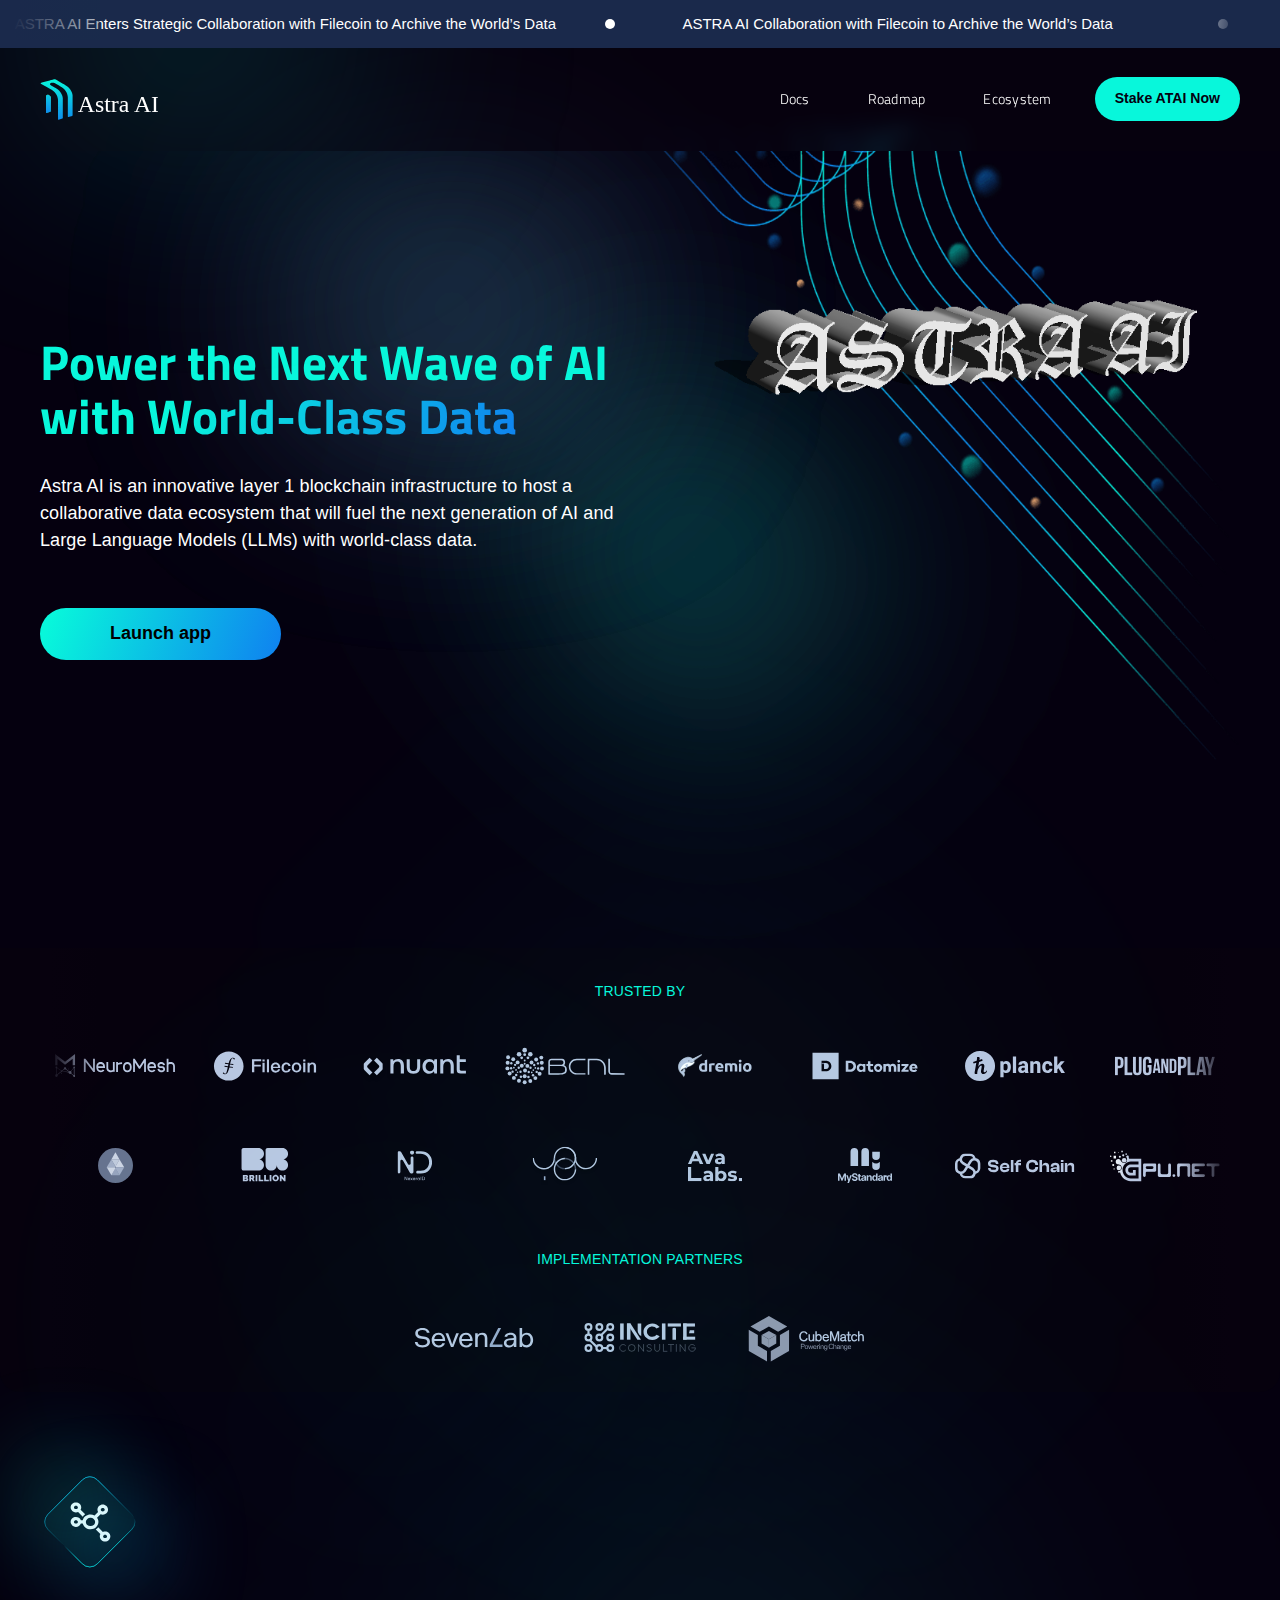
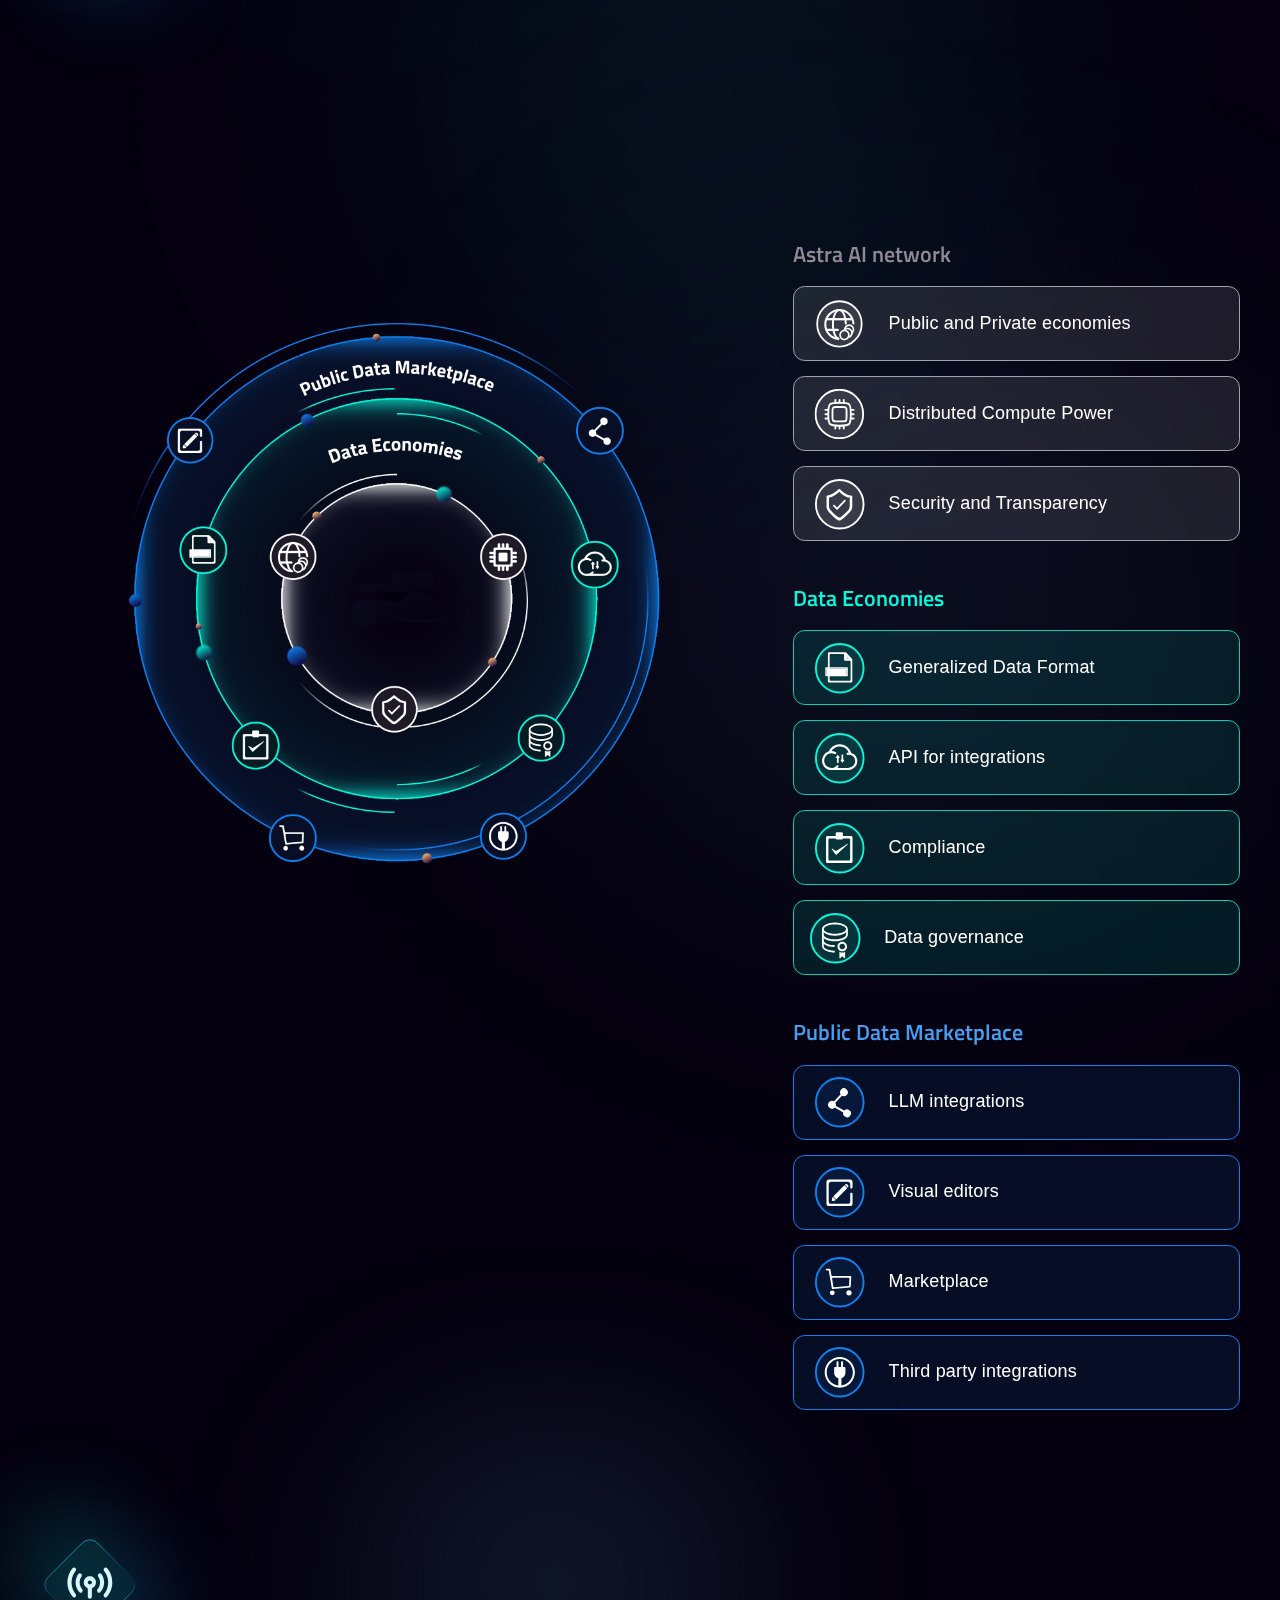
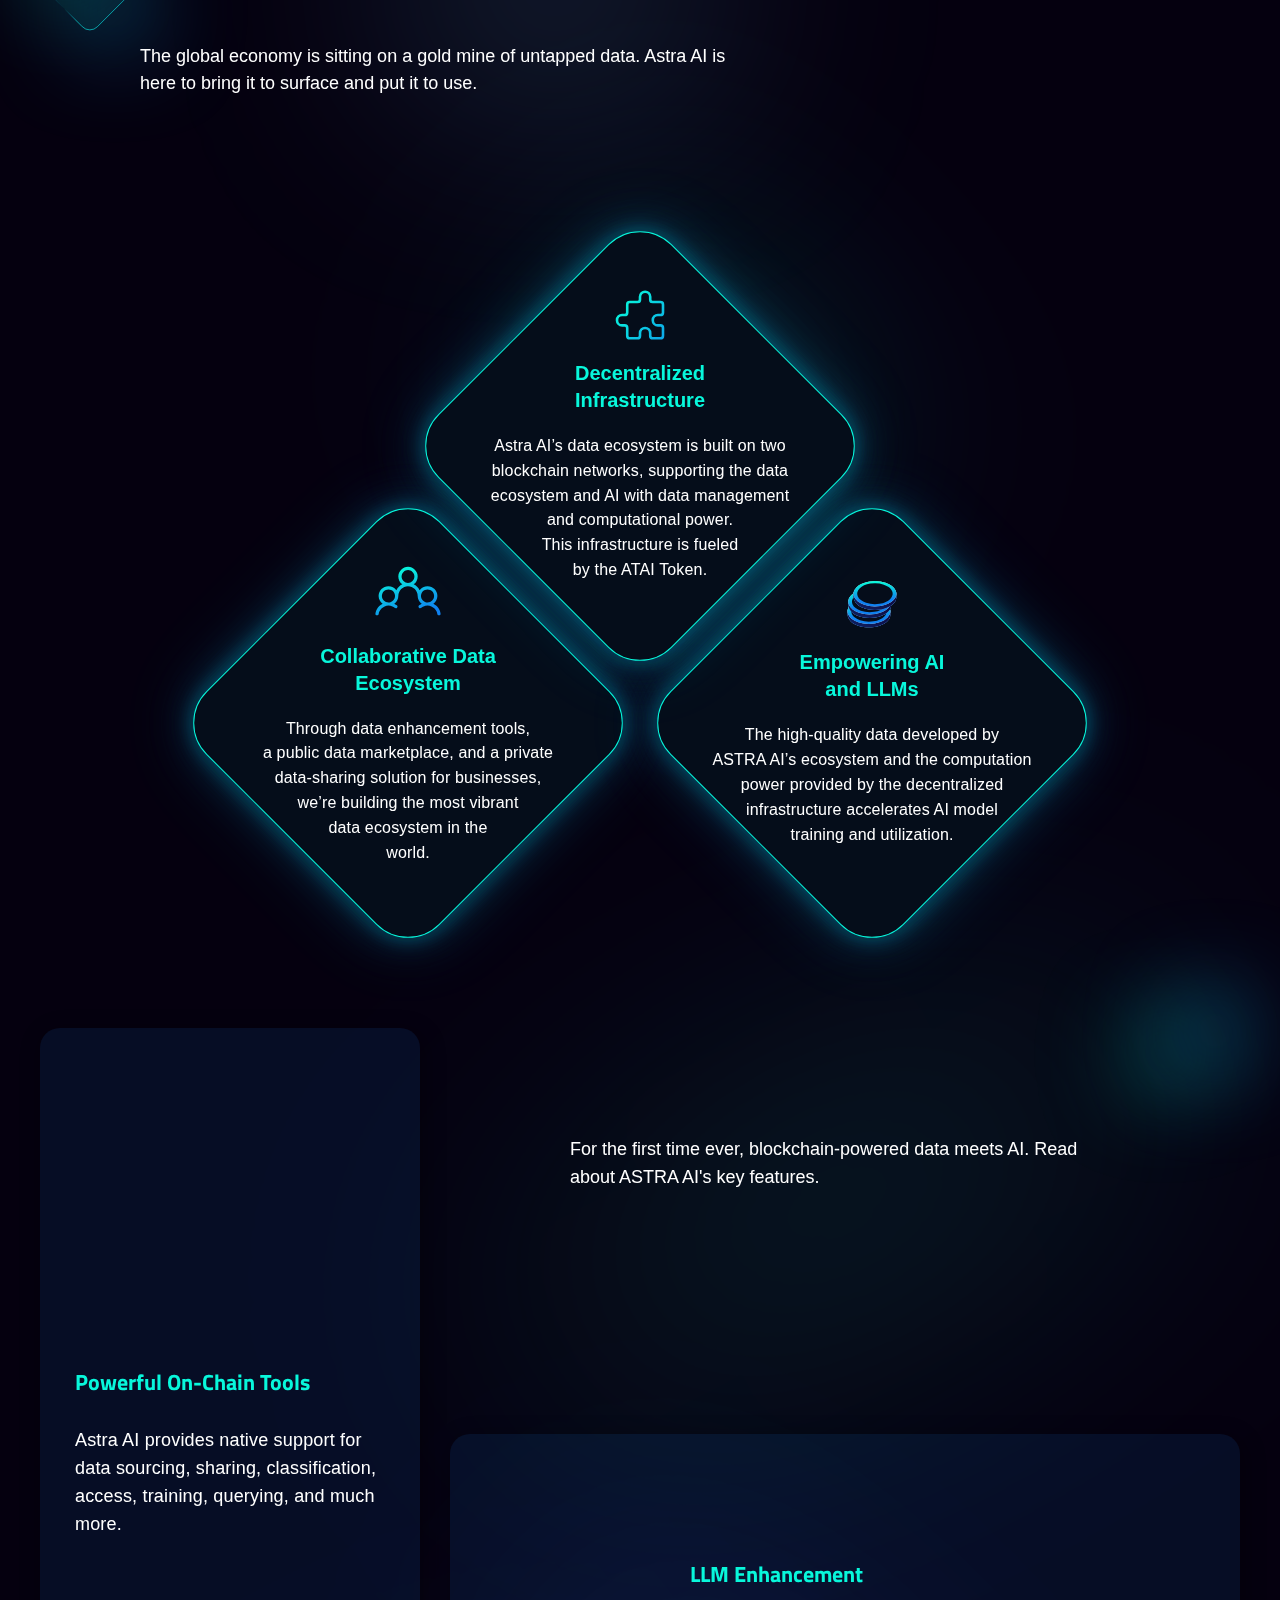
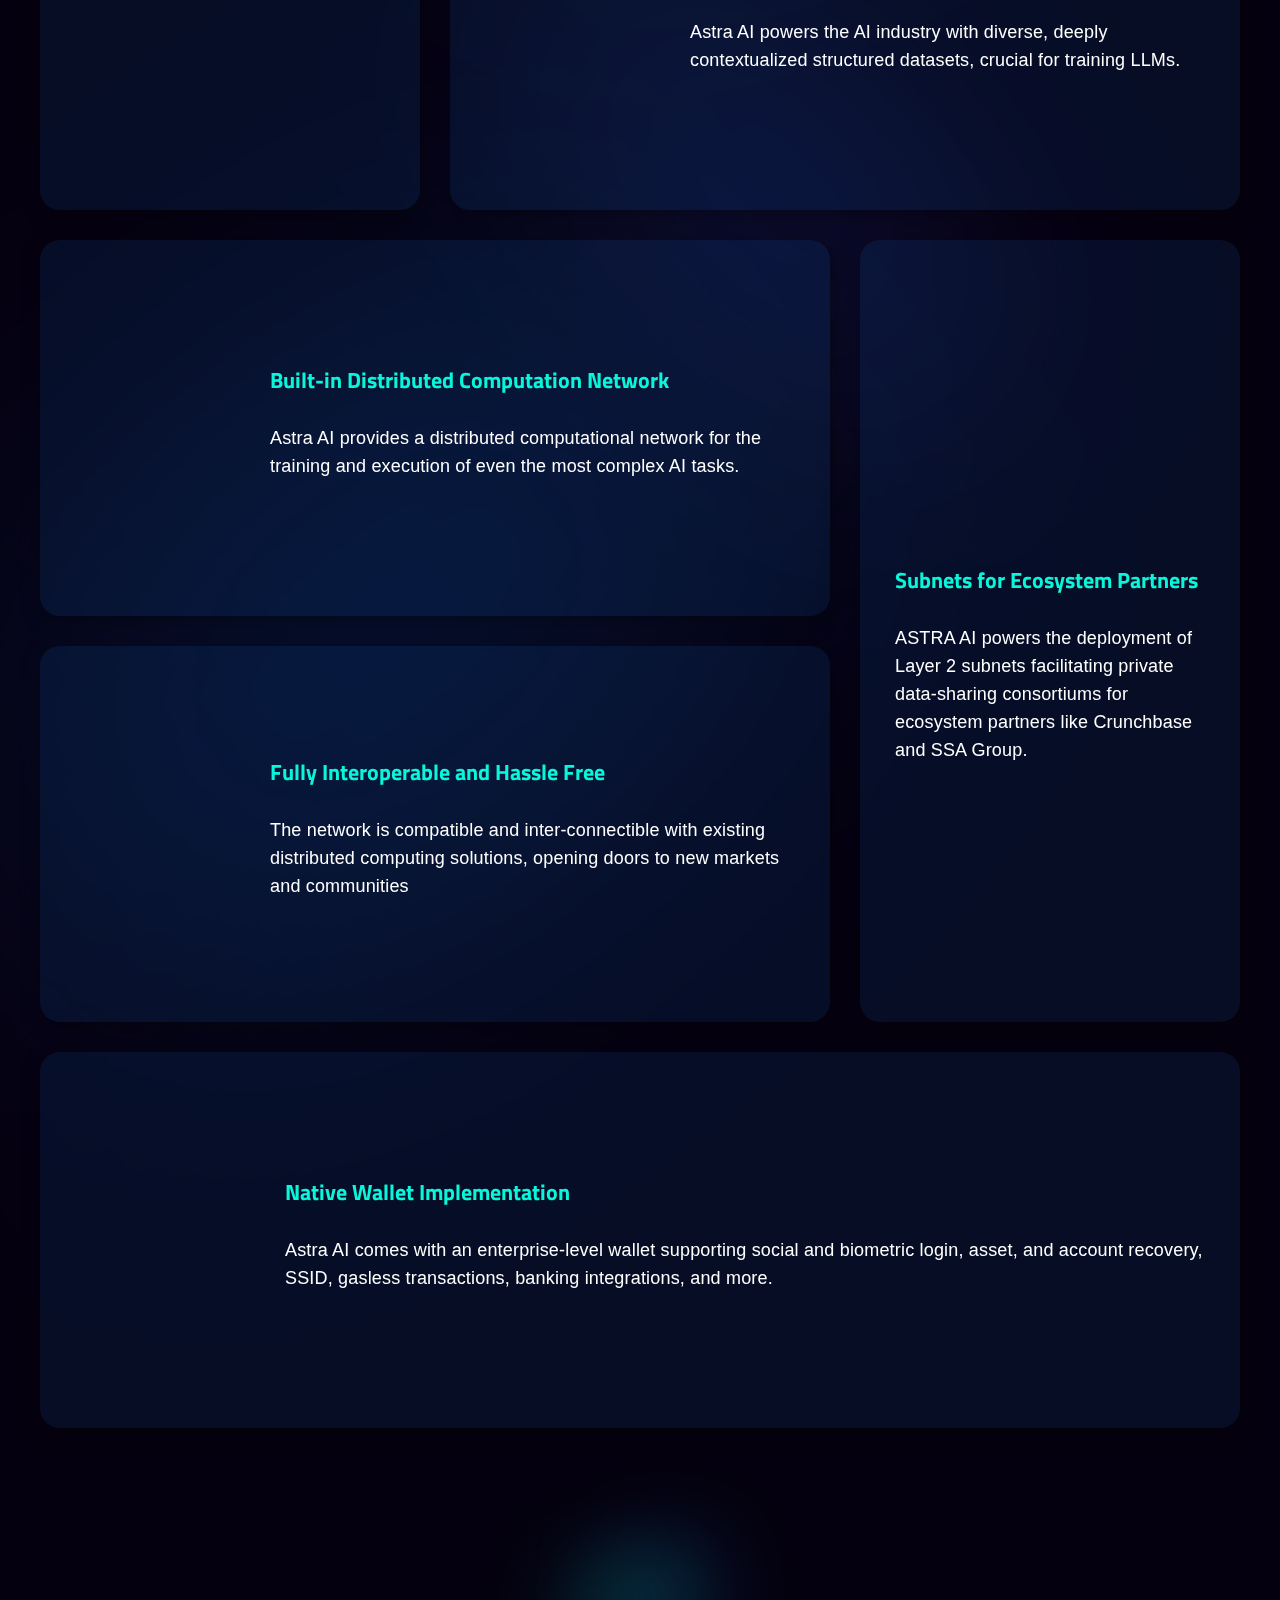
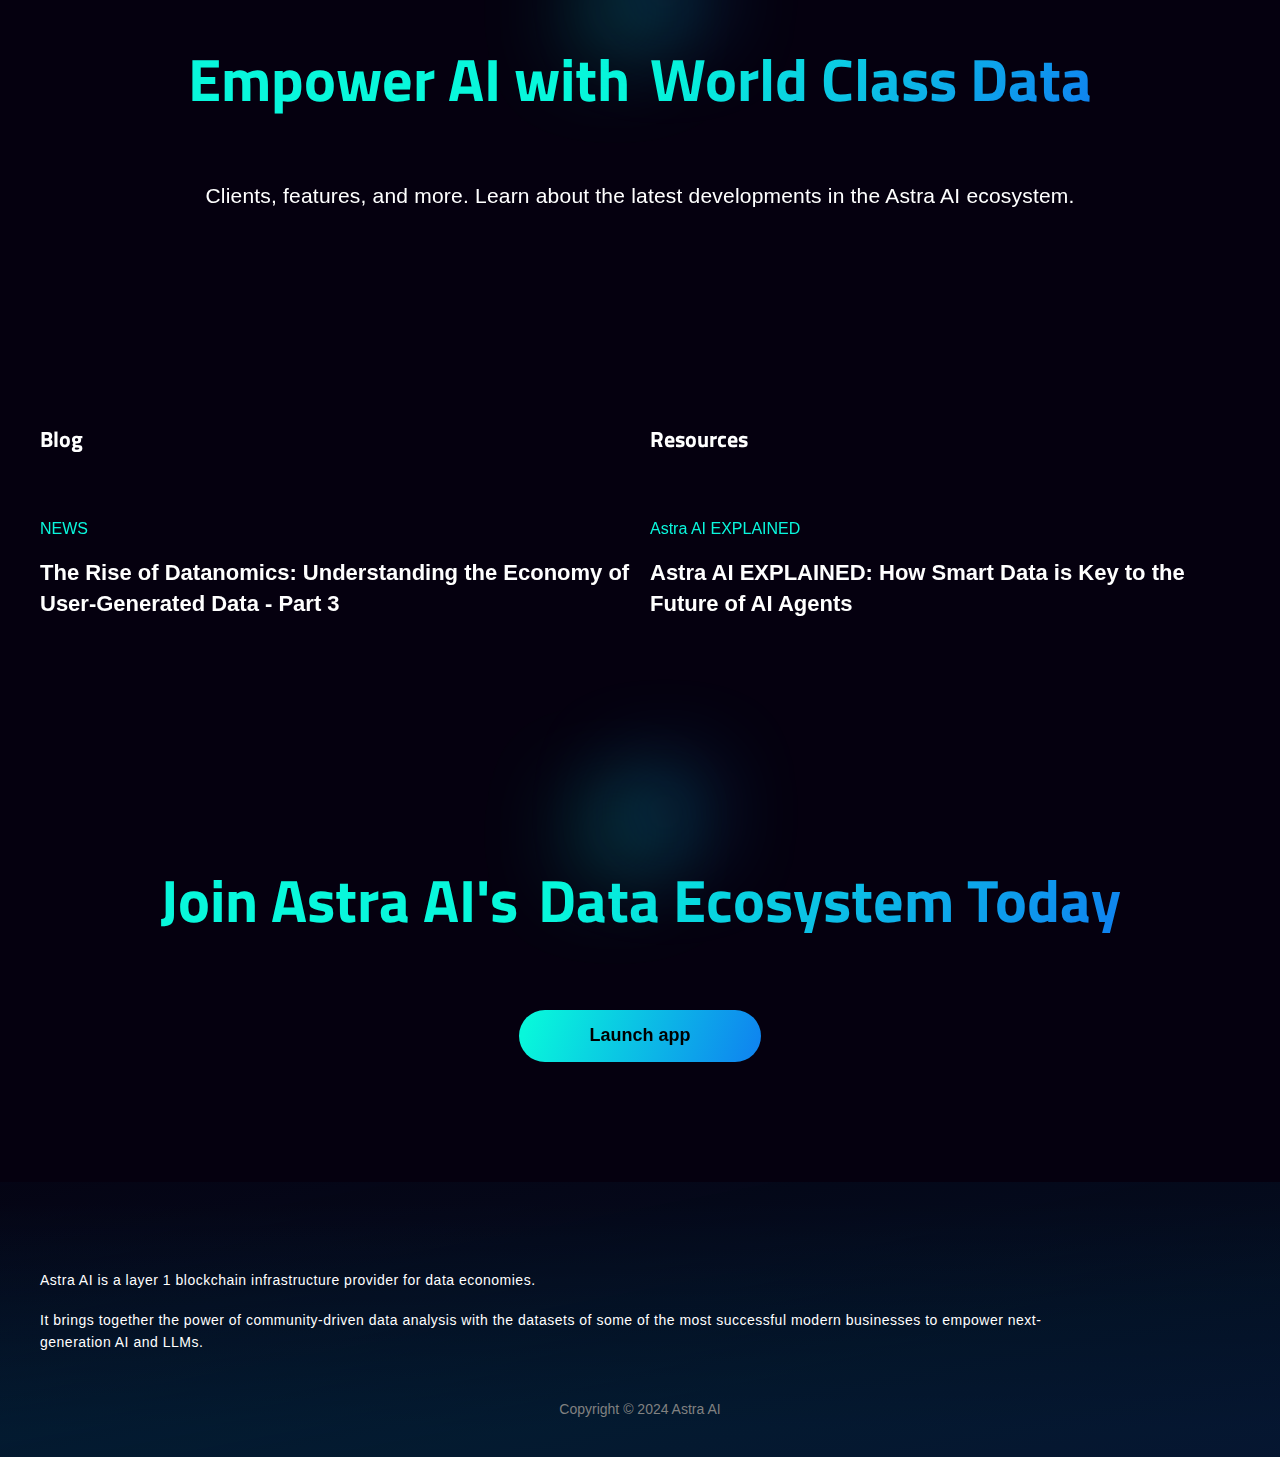
==== commit 1e0790a0: "second commit" ====
--- a/index.html
+++ b/index.html
@@ -293,12 +293,12 @@
         <div class="nav_wrap">
           <nav class="navbar-container"><a href="/" aria-current="page"
               class="logo-container w-nav-brand w--current"><img
-                src="/6553a47b7cee77d6e1f583d5/667053e5a5e62323d63ece25_Logos.png" loading="lazy" width="147.5"
+                src="/6553a47b7cee77d6e1f583d5/667053e5a5e62323d63ece25_Logos.svg" loading="lazy" width="147.5"
                 height="62.77505111694336" alt="" class="nuklai-logo" /></a>
             <nav role="navigation" class="nav-menu bg-color w-nav-menu"><a
                 href="https://mighty-2.gitbook.io/astra-ai" target="_blank" class="nav-link w-nav-link">Docs</a><a href="/roadmap"
                 class="nav-link w-nav-link">Roadmap</a><a href="/ecosystem" class="nav-link w-nav-link">Ecosystem</a><a
-                href="https://astra-dapp.vercel.app/staking" target="_blank"
+                href="https://staking-astra.vercel.app/staking" target="_blank"
                 class="button-primary small-cta">Stake ATAI Now</a></nav>
             <nav class="container-3 w-container">
               <div class="menu-button-2 w-nav-button">
@@ -317,12 +317,12 @@
       <div class="nav_wrap">
         <nav class="navbar-container"><a href="/" aria-current="page" class="logo-container w-nav-brand w--current"><img
               width="147.5" height="62.77505111694336" alt=""
-              src="/6553a47b7cee77d6e1f583d5/667053e5a5e62323d63ece25_Logos.png" loading="lazy"
+              src="/6553a47b7cee77d6e1f583d5/667053e5a5e62323d63ece25_Logos.svg" loading="lazy"
               class="nuklai-logo" /></a>
           <nav role="navigation" class="nav-menu bg-color w-nav-menu"><a
               href="https://mighty-2.gitbook.io/astra-ai" target="_blank" class="nav-link w-nav-link">Docs</a><a href="/roadmap"
               class="nav-link w-nav-link">Roadmap</a><a href="/ecosystem" class="nav-link w-nav-link">Ecosystem</a><a
-              href="https://astra-dapp.vercel.app/staking" target="_blank"
+              href="https://staking-astra.vercel.app/staking" target="_blank"
               class="button-primary small-cta">Stake ATAI Now</a></nav>
           <nav class="container-3 w-container">
             <div class="menu-button-2 w-nav-button">
@@ -345,7 +345,7 @@
               host a collaborative data ecosystem that will fuel the next generation of AI and Large Language Models
               (LLMs) with world-class data.</p>
           </div>
-          <div class="cta-container"><a href="https://astra-dapp.vercel.app/staking" target="_blank" class="button-primary">
+          <div class="cta-container"><a href="https://staking-astra.vercel.app/staking" target="_blank" class="button-primary">
               <div class="text">Launch app</div><img src="/6553a47b7cee77d6e1f583d5/656b83b53a3f6e1cc002ec00_narrow.svg"
                 loading="lazy" height="20" alt="" class="vectors-wrapper" />
             </a></div>
@@ -991,7 +991,7 @@
           <h1 class="h1 brand-gradiend">Data Ecosystem Today</h1>
         </div>
       </div>
-      <div class="cta-container padding-bottom"><a href="https://astra-dapp.vercel.app/staking" target="_blank" class="button-primary">
+      <div class="cta-container padding-bottom"><a href="https://staking-astra.vercel.app/staking" target="_blank" class="button-primary">
           <div class="text">Launch app</div><img src="/6553a47b7cee77d6e1f583d5/656b83b53a3f6e1cc002ec00_narrow.svg"
             loading="lazy" height="20" id="button-narrow" alt="" class="vectors-wrapper" />
         </a></div>
